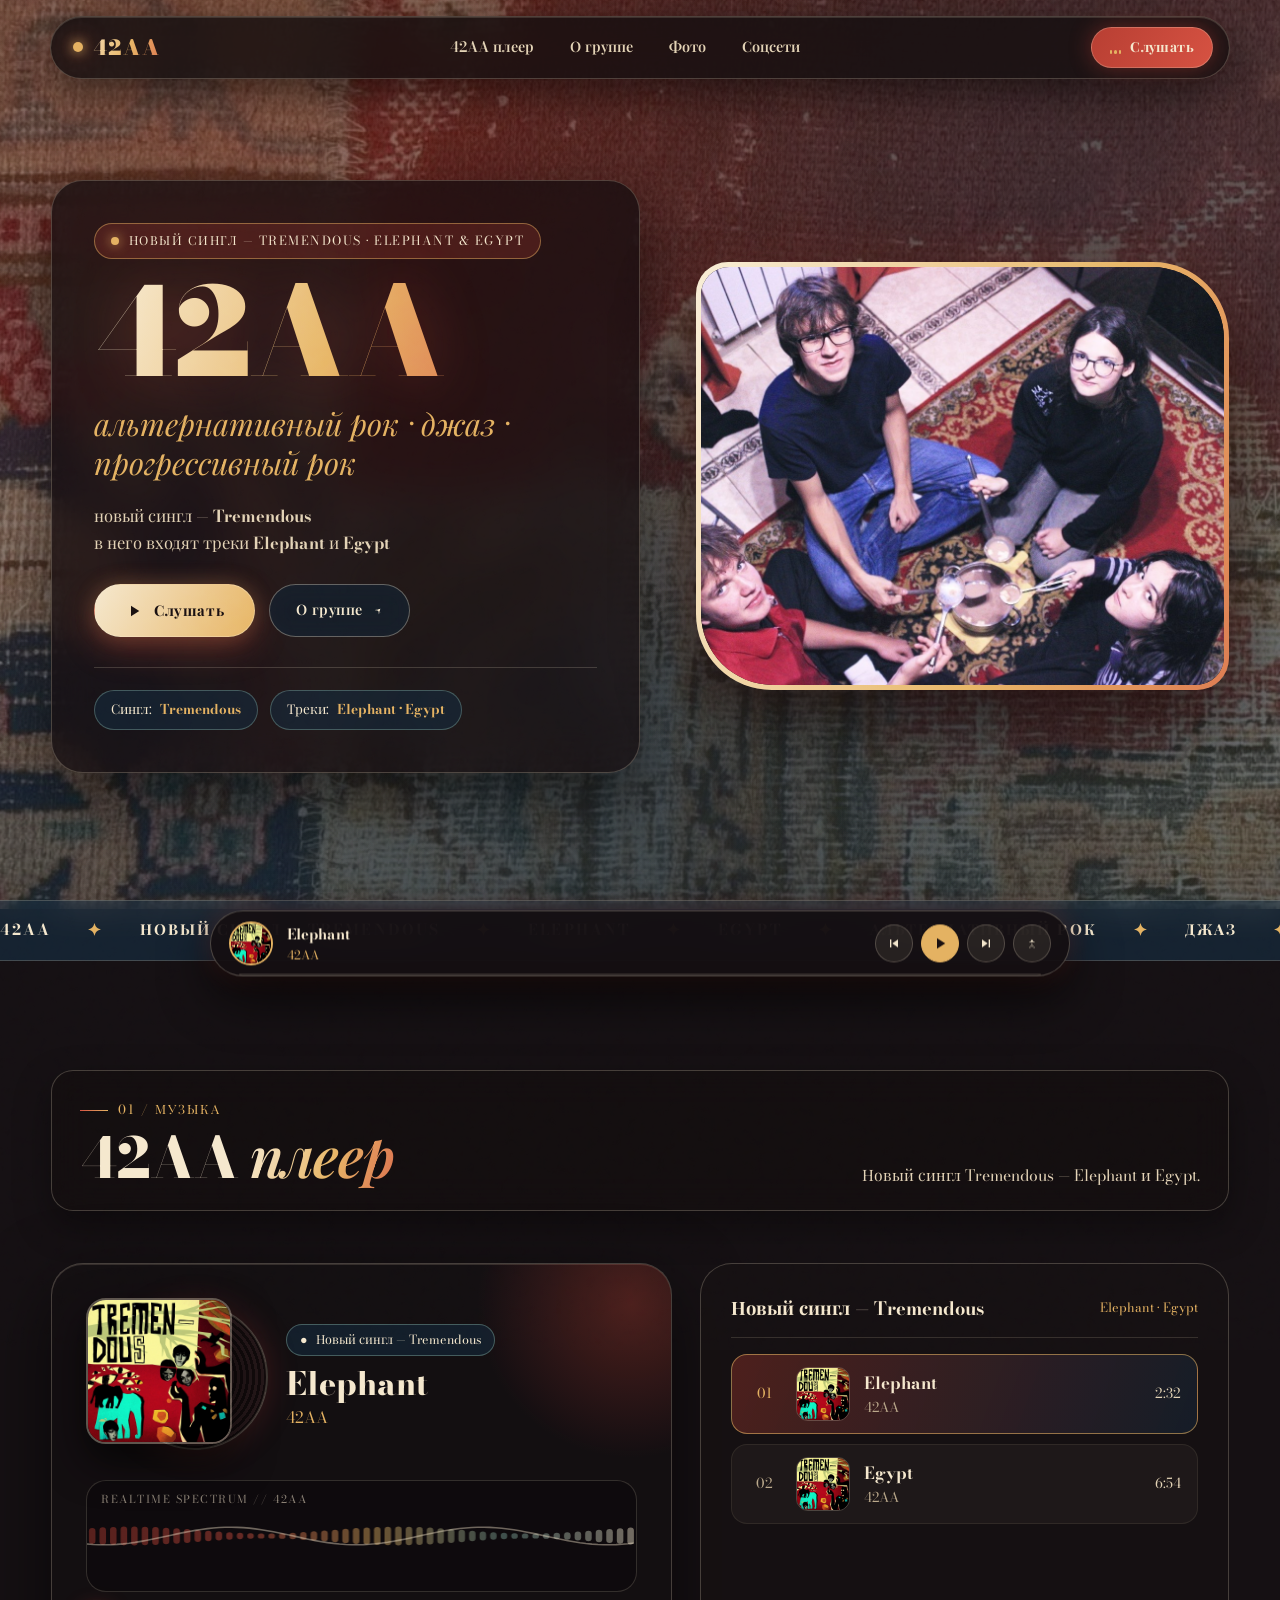
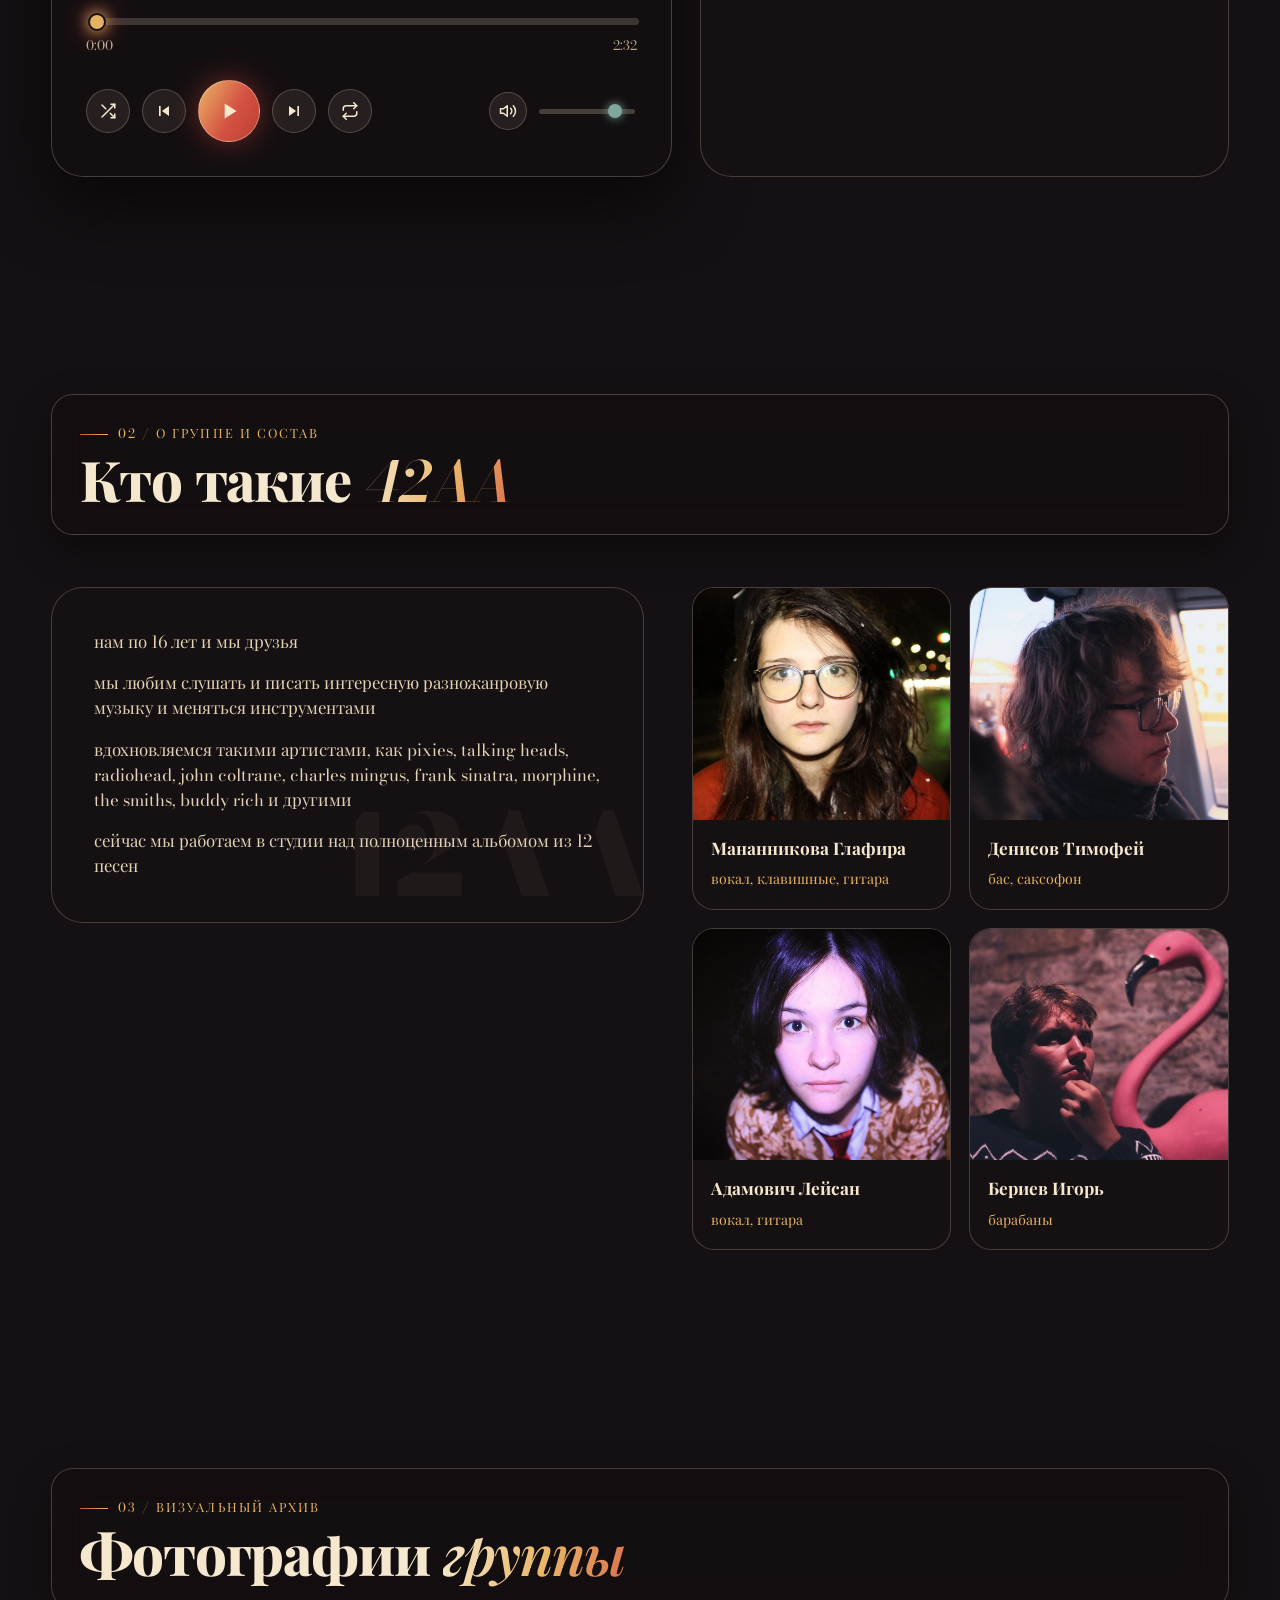
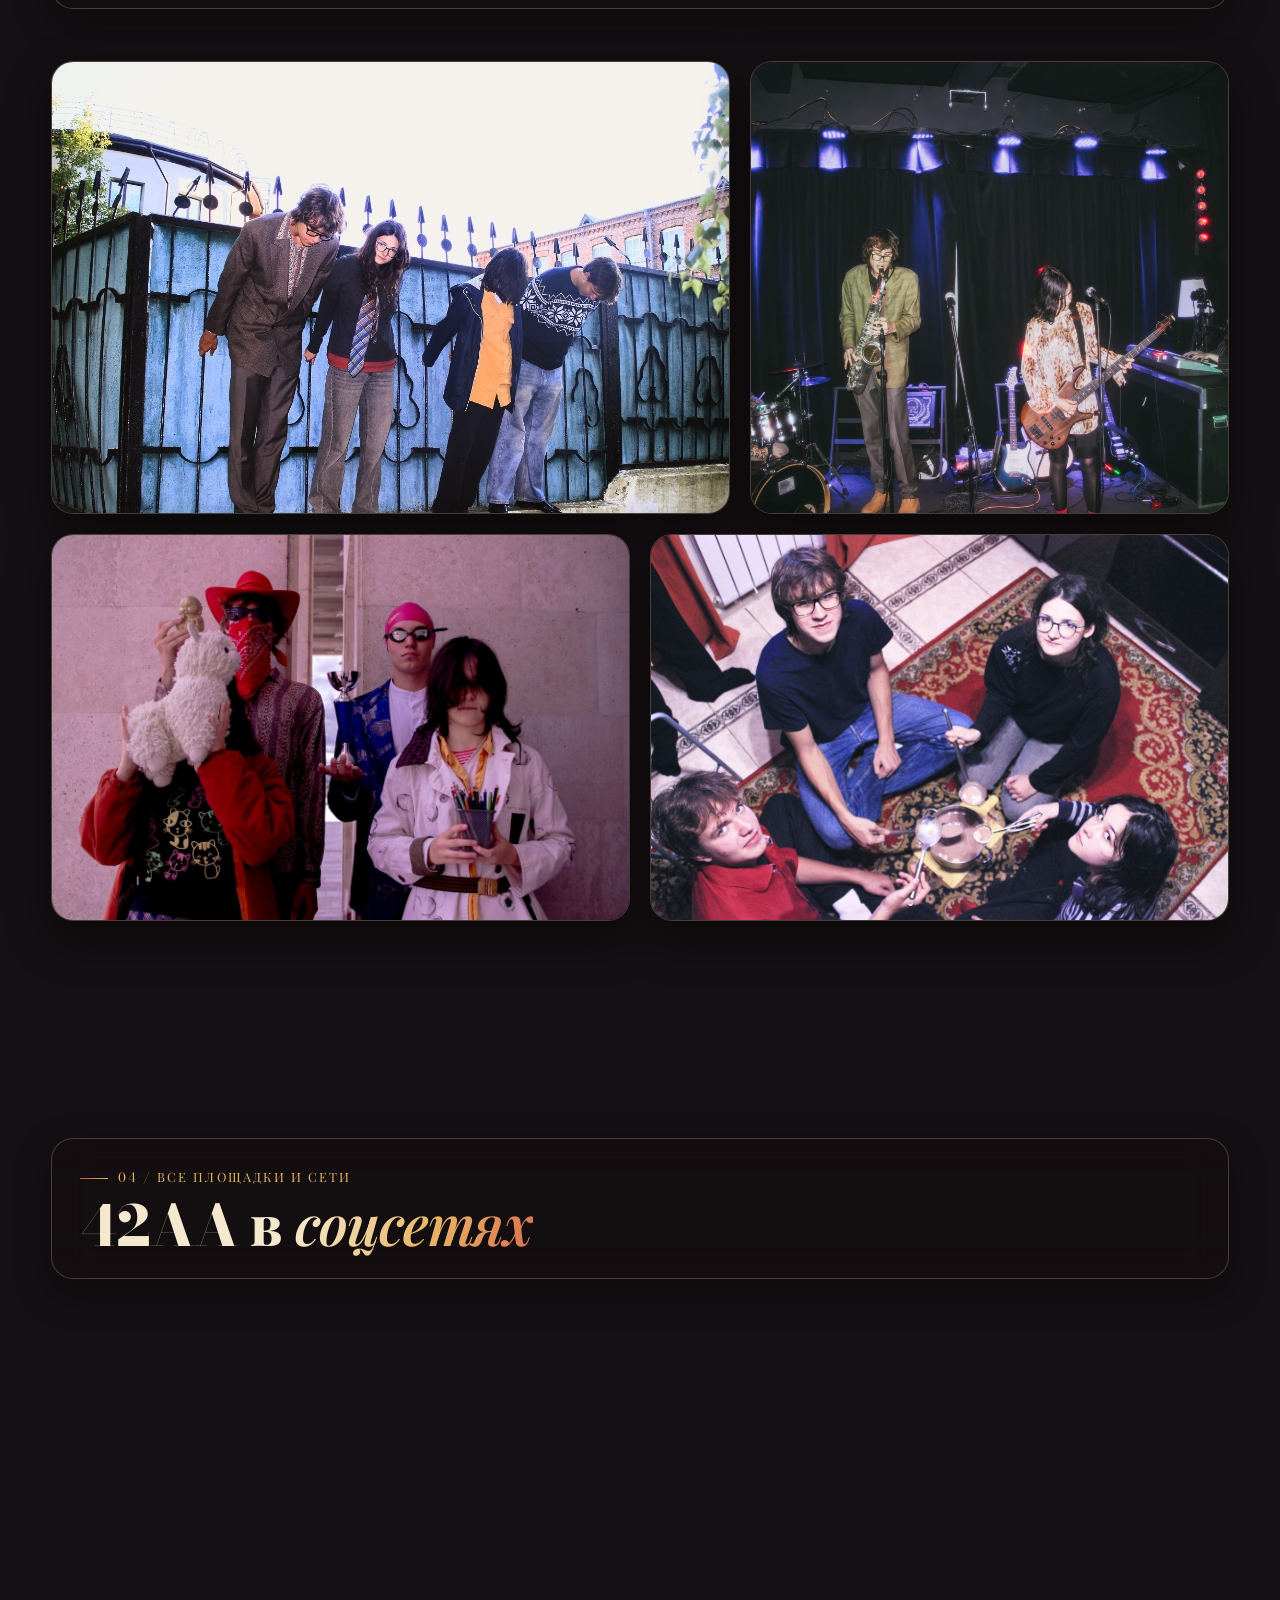
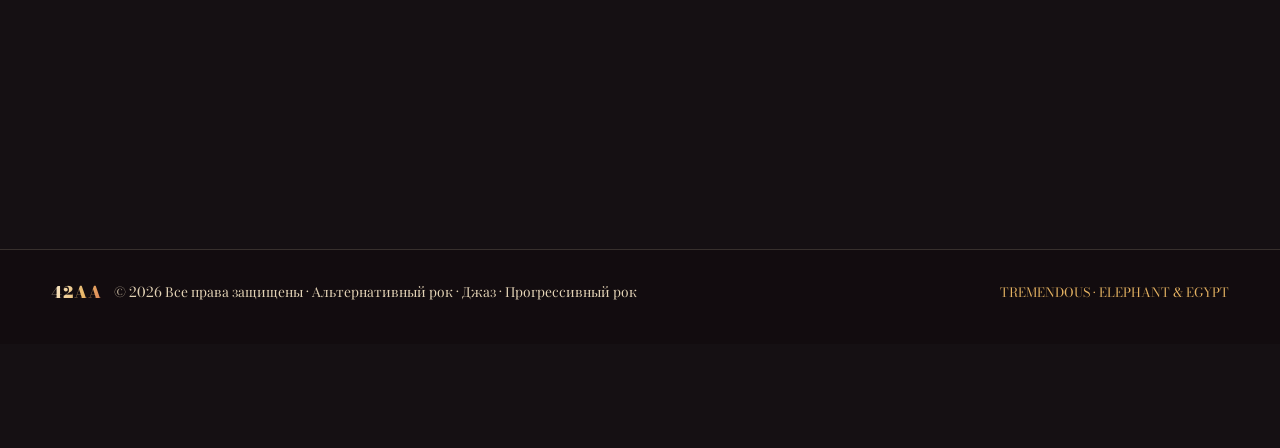
==== index.html @ 9f724779 "Add files via upload" ====
<!DOCTYPE html>
<html lang="ru">
<head>
  <meta charset="UTF-8" />
  <meta name="viewport" content="width=device-width, initial-scale=1.0" />
  <title>42AA — Альтернативный рок · Джаз · Прогрессивный рок</title>
  <meta name="description" content="Официальный сайт-визитка группы 42AA: новый сингл Tremendous (Elephant и Egypt), плеер, участники, фотографии и все соцсети." />

  <link rel="preconnect" href="https://fonts.googleapis.com" />
  <link rel="preconnect" href="https://fonts.gstatic.com" crossorigin />
  <link href="https://fonts.googleapis.com/css2?family=Bodoni+Moda:ital,opsz,wght@0,6..96,400..900;1,6..96,400..900&family=Playfair+Display:ital,wght@0,400..900;1,400..900&display=swap" rel="stylesheet" />

  <link rel="stylesheet" href="css/style.css?v=6" />
</head>
<body>
  <!-- Tapestry Background (Horizontal on Desktop, Vertical on Mobile) -->
  <div class="site-bg" aria-hidden="true"></div>
  <div class="ambient-vignette" aria-hidden="true"></div>
  <div class="grain-overlay" aria-hidden="true"></div>
  <div class="scroll-progress" id="scroll-progress" aria-hidden="true"></div>

  <!-- Navigation -->
  <header class="site-header" id="site-header">
    <nav class="nav-shell" aria-label="Основная навигация">
      <a href="#hero" class="brand-logo" aria-label="42AA на главную">
        <span class="brand-dot" aria-hidden="true"></span>
        <span>42AA</span>
      </a>

      <ul class="nav-links" id="nav-links">
        <li><a href="#music">42AA плеер</a></li>
        <li><a href="#about">О группе</a></li>
        <li><a href="#gallery">Фото</a></li>
        <li><a href="#socials">Соцсети</a></li>
      </ul>

      <div class="nav-actions">
        <button class="nav-listen-btn" id="nav-play-btn" type="button">
          <span class="eq-mini" aria-hidden="true">
            <span></span><span></span><span></span>
          </span>
          <span class="label-text" id="nav-play-label">Слушать</span>
        </button>
        <button class="burger-btn" id="burger-btn" type="button" aria-label="Открыть меню" aria-expanded="false">
          <span></span>
          <span></span>
          <span></span>
        </button>
      </div>
    </nav>
  </header>

  <!-- Mobile Menu Drawer -->
  <div class="mobile-drawer" id="mobile-drawer" aria-hidden="true">
    <a href="#music">42AA плеер</a>
    <a href="#about">О группе</a>
    <a href="#gallery">Фото</a>
    <a href="#socials">Соцсети</a>
  </div>

  <main>
    <!-- ====================================================================
         HERO SECTION
         ==================================================================== -->
    <section class="hero" id="hero">
      <div class="container hero-grid">
        <div class="hero-copy reveal is-visible">
          <div class="hero-badge">
            <span class="pulse-dot" aria-hidden="true"></span>
            <span>НОВЫЙ СИНГЛ — TREMENDOUS · ELEPHANT &amp; EGYPT</span>
          </div>

          <h1 class="hero-title">
            <span class="glitch-word">42AA</span>
          </h1>

          <p class="hero-subtitle">
            альтернативный рок · джаз · прогрессивный рок
          </p>

          <p class="hero-desc">
            новый сингл — <strong>Tremendous</strong><br />
            в него входят треки <strong>Elephant</strong> и <strong>Egypt</strong>
          </p>

          <div class="hero-ctas">
            <button class="btn-primary" id="hero-play-cta" type="button">
              <svg width="18" height="18" viewBox="0 0 24 24" fill="currentColor" aria-hidden="true"><path d="M8 5v14l11-7z"/></svg>
              <span>Слушать</span>
            </button>
            <a class="btn-ghost" href="#about">
              <span>О группе</span>
              <span aria-hidden="true">↗</span>
            </a>
          </div>

          <div class="hero-release-strip">
            <span class="release-pill">Сингл: <strong>Tremendous</strong></span>
            <span class="release-pill">Треки: <strong>Elephant · Egypt</strong></span>
          </div>
        </div>

        <div class="hero-visual reveal is-visible" data-parallax="0.05">
          <div class="hero-frame">
            <div class="hero-frame-inner">
              <img src="assets/images/group-4.jpg" alt="Группа 42AA" />
            </div>
          </div>
        </div>
      </div>
    </section>

    <!-- Kinetic Marquee Ribbon -->
    <div class="marquee-band" aria-hidden="true">
      <div class="marquee-track">
        <div class="marquee-item">
          <span>42AA</span><span class="marquee-star">✦</span>
          <span>НОВЫЙ СИНГЛ — TREMENDOUS</span><span class="marquee-star">✦</span>
          <span>ELEPHANT</span><span class="marquee-star">✦</span>
          <span>EGYPT</span><span class="marquee-star">✦</span>
          <span>АЛЬТЕРНАТИВНЫЙ РОК</span><span class="marquee-star">✦</span>
          <span>ДЖАЗ</span><span class="marquee-star">✦</span>
          <span>ПРОГРЕССИВНЫЙ РОК</span><span class="marquee-star">✦</span>
        </div>
        <div class="marquee-item">
          <span>42AA</span><span class="marquee-star">✦</span>
          <span>НОВЫЙ СИНГЛ — TREMENDOUS</span><span class="marquee-star">✦</span>
          <span>ELEPHANT</span><span class="marquee-star">✦</span>
          <span>EGYPT</span><span class="marquee-star">✦</span>
          <span>АЛЬТЕРНАТИВНЫЙ РОК</span><span class="marquee-star">✦</span>
          <span>ДЖАЗ</span><span class="marquee-star">✦</span>
          <span>ПРОГРЕССИВНЫЙ РОК</span><span class="marquee-star">✦</span>
        </div>
      </div>
    </div>

    <!-- ====================================================================
         42AA PLAYER SECTION
         ==================================================================== -->
    <section class="section" id="music">
      <div class="container">
        <div class="section-header reveal">
          <div>
            <div class="eyebrow">01 / Музыка</div>
            <h2 class="section-title">42AA <span class="italic-art">плеер</span></h2>
          </div>
          <p class="section-lead">
            Новый сингл Tremendous — Elephant и Egypt.
          </p>
        </div>

        <div class="player-grid reveal">
          <!-- Main Deck -->
          <div class="player-deck" id="player-deck">
            <div class="deck-top">
              <div class="vinyl-stage">
                <div class="vinyl-disc" aria-hidden="true"></div>
                <div class="cover-sleeve">
                  <img id="deck-cover" src="assets/images/cover-tremendous.jpg" alt="Обложка сингла Tremendous" />
                </div>
              </div>

              <div class="deck-info">
                <div class="deck-playlist-pill">
                  <span>●</span>
                  <span id="deck-playlist-name">Новый сингл — Tremendous</span>
                </div>
                <h3 class="deck-track-title" id="deck-title">Elephant</h3>
                <p class="deck-track-sub" id="deck-sub">42AA</p>
              </div>
            </div>

            <!-- Live Spectrum Visualizer -->
            <div class="visualizer-box">
              <canvas id="audio-visualizer"></canvas>
              <span class="visualizer-label">REALTIME SPECTRUM // 42AA</span>
            </div>

            <!-- Seek Bar -->
            <div class="progress-wrap">
              <input
                type="range"
                id="seek-slider"
                class="seek-slider"
                min="0"
                max="152"
                value="0"
                step="0.5"
                aria-label="Перемотка трека"
              />
              <div class="time-row">
                <span id="time-current">0:00</span>
                <span id="time-total">2:32</span>
              </div>
            </div>

            <!-- Transport Controls -->
            <div class="transport-row">
              <div class="transport-main">
                <button class="icon-ctrl" id="btn-shuffle" type="button" title="Перемешать" aria-label="Перемешать">
                  <svg width="18" height="18" viewBox="0 0 24 24" fill="none" stroke="currentColor" stroke-width="2" stroke-linecap="round" stroke-linejoin="round"><polyline points="16 3 21 3 21 8"/><line x1="4" y1="20" x2="21" y2="3"/><polyline points="21 16 21 21 16 21"/><line x1="15" y1="15" x2="21" y2="21"/><line x1="4" y1="4" x2="9" y2="9"/></svg>
                </button>
                <button class="icon-ctrl" id="btn-prev" type="button" title="Предыдущий трек" aria-label="Предыдущий трек">
                  <svg width="20" height="20" viewBox="0 0 24 24" fill="currentColor"><path d="M6 6h2v12H6zm3.5 6 8.5 6V6z"/></svg>
                </button>
                <button class="play-main-btn" id="btn-play-main" type="button" title="Играть / Пауза" aria-label="Играть или пауза">
                  <svg id="icon-play-main" width="26" height="26" viewBox="0 0 24 24" fill="currentColor"><path d="M8 5v14l11-7z"/></svg>
                </button>
                <button class="icon-ctrl" id="btn-next" type="button" title="Следующий трек" aria-label="Следующий трек">
                  <svg width="20" height="20" viewBox="0 0 24 24" fill="currentColor"><path d="M6 18l8.5-6L6 6v12zM16 6v12h2V6h-2z"/></svg>
                </button>
                <button class="icon-ctrl" id="btn-repeat" type="button" title="Повтор трека" aria-label="Повтор трека">
                  <svg width="18" height="18" viewBox="0 0 24 24" fill="none" stroke="currentColor" stroke-width="2" stroke-linecap="round" stroke-linejoin="round"><polyline points="17 1 21 5 17 9"/><path d="M3 11V9a4 4 0 0 1 4-4h14"/><polyline points="7 23 3 19 7 15"/><path d="M21 13v2a4 4 0 0 1-4 4H3"/></svg>
                </button>
              </div>

              <div class="volume-box">
                <button class="icon-ctrl" id="btn-mute" type="button" title="Звук" aria-label="Отключить звук" style="width: 38px; height: 38px;">
                  <svg id="icon-volume" width="18" height="18" viewBox="0 0 24 24" fill="none" stroke="currentColor" stroke-width="2" stroke-linecap="round" stroke-linejoin="round"><polygon points="11 5 6 9 2 9 2 15 6 15 11 19 11 5"/><path d="M15.54 8.46a5 5 0 0 1 0 7.07"/><path d="M19.07 4.93a10 10 0 0 1 0 14.14"/></svg>
                </button>
                <input
                  type="range"
                  id="volume-slider"
                  class="volume-slider"
                  min="0"
                  max="1"
                  step="0.01"
                  value="0.85"
                  aria-label="Громкость"
                />
              </div>
            </div>
          </div>

          <!-- Active Tracklist -->
          <div class="tracklist-panel">
            <div class="tracklist-head">
              <h3 id="tracklist-heading">Новый сингл — Tremendous</h3>
              <span class="tracklist-count" id="tracklist-count">Elephant · Egypt</span>
            </div>
            <div class="track-items" id="track-items" role="list">
              <!-- Populated by main.js -->
            </div>
          </div>
        </div>
      </div>
    </section>

    <!-- ====================================================================
         ABOUT THE BAND SECTION
         ==================================================================== -->
    <section class="section" id="about">
      <div class="container">
        <div class="section-header reveal">
          <div>
            <div class="eyebrow">02 / О группе и состав</div>
            <h2 class="section-title">Кто такие <span class="italic-art">42AA</span></h2>
          </div>
        </div>

        <div class="about-layout">
          <div class="about-story reveal">
            <p>нам по 16 лет и мы друзья</p>
            <p>мы любим слушать и писать интересную разножанровую музыку и меняться инструментами</p>
            <p>вдохновляемся такими артистами, как pixies, talking heads, radiohead, john coltrane, charles mingus, frank sinatra, morphine, the smiths, buddy rich и другими</p>
            <p>сейчас мы работаем в студии над полноценным альбомом из 12 песен</p>
          </div>

          <div class="members-grid reveal" id="members-grid">
            <!-- Populated by main.js -->
          </div>
        </div>
      </div>
    </section>

    <!-- ====================================================================
         PHOTO GALLERY SECTION
         ==================================================================== -->
    <section class="section" id="gallery">
      <div class="container">
        <div class="section-header reveal">
          <div>
            <div class="eyebrow">03 / Визуальный архив</div>
            <h2 class="section-title">Фотографии <span class="italic-art">группы</span></h2>
          </div>
        </div>

        <div class="gallery-bento reveal" id="gallery-bento">
          <!-- Populated by main.js -->
        </div>
      </div>
    </section>

    <!-- ====================================================================
         SOCIALS & LINKS SECTION
         ==================================================================== -->
    <section class="section" id="socials">
      <div class="container">
        <div class="section-header reveal">
          <div>
            <div class="eyebrow">04 / Все площадки и сети</div>
            <h2 class="section-title">42AA в <span class="italic-art">соцсетях</span></h2>
          </div>
        </div>

        <div class="socials-grid reveal" id="socials-grid">
          <!-- Populated by main.js -->
        </div>

        <div class="booking-banner reveal">
          <div>
            <h3 style="margin: 0; font-family: var(--font-display); font-size: 1.25rem; font-weight: 600; color: var(--cream);">
              связаться с группой можно в любой соцсети либо по почте
            </h3>
          </div>
          <div class="booking-emails">
            <a class="email-chip" href="mailto:42aaband@mail.ru">42aaband@mail.ru</a>
          </div>
        </div>
      </div>
    </section>
  </main>

  <footer class="site-footer">
    <div class="container footer-inner">
      <div style="display: flex; align-items: center; gap: 12px;">
        <span class="brand-logo" style="font-size: 1rem;">42AA</span>
        <span>© 2026 Все права защищены · Альтернативный рок · Джаз · Прогрессивный рок</span>
      </div>
      <div style="font-size: 0.8rem; color: var(--ochre);">
        TREMENDOUS · ELEPHANT &amp; EGYPT
      </div>
    </div>
  </footer>

  <!-- Persistent Floating Mini-Player -->
  <aside class="mini-player" id="mini-player" aria-label="Мини-плеер">
    <div class="mini-left">
      <img class="mini-cover" id="mini-cover" src="assets/images/cover-tremendous.jpg" alt="" />
      <div class="mini-meta">
        <div class="mini-title" id="mini-title">Elephant</div>
        <div class="mini-sub" id="mini-sub">42AA</div>
      </div>
    </div>
    <div class="mini-controls">
      <button class="mini-btn" id="mini-prev" type="button" aria-label="Предыдущий трек">
        <svg width="16" height="16" viewBox="0 0 24 24" fill="currentColor"><path d="M6 6h2v12H6zm3.5 6 8.5 6V6z"/></svg>
      </button>
      <button class="mini-btn play" id="mini-play" type="button" aria-label="Играть или пауза">
        <svg id="icon-play-mini" width="18" height="18" viewBox="0 0 24 24" fill="currentColor"><path d="M8 5v14l11-7z"/></svg>
      </button>
      <button class="mini-btn" id="mini-next" type="button" aria-label="Следующий трек">
        <svg width="16" height="16" viewBox="0 0 24 24" fill="currentColor"><path d="M6 18l8.5-6L6 6v12zM16 6v12h2V6h-2z"/></svg>
      </button>
      <a class="mini-btn" href="#music" title="Перейти к плееру" aria-label="Перейти к плееру">↑</a>
    </div>
    <div class="mini-progress-bar" aria-hidden="true">
      <div class="mini-progress-fill" id="mini-progress-fill"></div>
    </div>
  </aside>

  <!-- Photo Lightbox Modal -->
  <div class="modal-backdrop" id="lightbox-modal" role="dialog" aria-modal="true" aria-label="Просмотр фотографии">
    <div class="lightbox-shell">
      <div class="lightbox-img-wrap">
        <img id="lightbox-img" src="" alt="" />
        <button class="modal-close" id="lightbox-close" type="button" aria-label="Закрыть">✕</button>
      </div>
      <div class="lightbox-bar">
        <button class="icon-ctrl" id="lightbox-prev" type="button" aria-label="Предыдущее фото">←</button>
        <button class="icon-ctrl" id="lightbox-next" type="button" aria-label="Следующее фото">→</button>
      </div>
    </div>
  </div>

  <!-- Toast Notification -->
  <div class="toast" id="toast" role="status" aria-live="polite"></div>

  <script src="js/data.js?v=6"></script>
  <script src="js/audio-engine.js?v=6"></script>
  <script src="js/main.js?v=6"></script>
</body>
</html>
---- css/style.css ----
/* ==========================================================================
   42AA — Vintage Tapestry Psychedelic Arthouse Stylesheet
   Palette strictly derived from background.jpg:
   - Madder Terracotta Crimson: #B83F33 / #D65242
   - Deep Tapestry Indigo-Navy: #162839 / #1E374D
   - Antique Ochre Gold:        #D8A356 / #ECC078
   - Warm Parchment Cream:      #F5E8CE / #E4D0AE
   - Muted Verdigris Sage:      #6F978E / #8BB8AD
   ========================================================================== */

:root {
  --bg-void: #151013;
  --bg-indigo: #162839;
  --bg-card: rgba(23, 17, 19, 0.78);
  --bg-card-strong: rgba(20, 15, 18, 0.88);
  --border-glass: rgba(245, 232, 206, 0.22);
  --border-glow: rgba(216, 163, 86, 0.58);

  --text-main: #f8eed8;
  --text-soft: #e3d3b6;
  --text-muted: #bba98c;

  --crimson: #b83f33;
  --terracotta: #d65242;
  --ochre: #e4b262;
  --cream: #f5e8ce;
  --sage: #7ea89d;
  --indigo: #1e374d;

  --grad-psych: linear-gradient(110deg, #f8eed8 0%, #e8b768 28%, #d65242 58%, #7ea89d 85%, #f8eed8 100%);
  --grad-btn: linear-gradient(120deg, #e8b768 0%, #d65242 55%, #b83f33 100%);

  --font-display: "Bodoni Moda", "Playfair Display", Georgia, serif;
  --font-serif: "Bodoni Moda", "Playfair Display", Georgia, serif;
  --font-body: "Bodoni Moda", "Playfair Display", Georgia, serif;
  --font-mono: "Bodoni Moda", "Playfair Display", Georgia, serif;

  --radius-sm: 12px;
  --radius-md: 22px;
  --radius-lg: 32px;
  --radius-pill: 999px;

  --ease-fluid: cubic-bezier(0.22, 1, 0.36, 1);
  --container: min(1240px, 92vw);
}

/* Custom Scrollbar */
::-webkit-scrollbar {
  width: 9px;
}
::-webkit-scrollbar-track {
  background: #141013;
}
::-webkit-scrollbar-thumb {
  background: linear-gradient(180deg, var(--terracotta), var(--ochre), var(--sage));
  border-radius: 999px;
}

*,
*::before,
*::after {
  box-sizing: border-box;
}

html {
  scroll-behavior: smooth;
  background: var(--bg-void);
  color: var(--text-main);
  font-family: var(--font-body);
  font-optical-sizing: auto;
  -webkit-font-smoothing: antialiased;
  overflow-x: hidden;
}

body {
  margin: 0;
  padding: 0;
  min-height: 100vh;
  background: transparent;
  color: var(--text-main);
  line-height: 1.6;
  overflow-x: hidden;
  padding-bottom: 104px;
}

img {
  max-width: 100%;
  display: block;
}

button,
input {
  font-family: inherit;
  color: inherit;
}

a {
  color: inherit;
  text-decoration: none;
}

/* ==========================================================================
   Tapestry Background Image (Horizontal on Desktop, Vertical on Mobile)
   ========================================================================== */

.site-bg {
  position: fixed;
  inset: 0;
  width: 100%;
  height: 100%;
  z-index: -3;
  pointer-events: none;
  background-color: var(--bg-void);
  background-image: url("../assets/images/background-horizontal.jpg");
  background-size: cover;
  background-position: center center;
  background-repeat: no-repeat;
  transform: scale(1.02);
  transition: filter 0.6s ease;
}

/* Vertical orientation on mobile / portrait viewports */
@media (max-width: 768px), (orientation: portrait) {
  .site-bg {
    background-image: url("../assets/images/background.jpg");
    background-size: cover;
    background-position: center center;
  }
}

.ambient-vignette {
  position: fixed;
  inset: 0;
  z-index: -2;
  pointer-events: none;
  background:
    radial-gradient(circle at 18% 16%, rgba(184, 63, 51, 0.24), transparent 52%),
    radial-gradient(circle at 84% 25%, rgba(22, 40, 57, 0.42), transparent 54%),
    radial-gradient(circle at 50% 86%, rgba(22, 40, 57, 0.48), transparent 58%),
    linear-gradient(180deg, rgba(18, 12, 14, 0.56) 0%, rgba(18, 13, 16, 0.44) 48%, rgba(16, 22, 30, 0.66) 100%);
  transition: opacity 0.6s ease;
}

body.is-transitioning .site-bg {
  filter: hue-rotate(28deg) saturate(1.45) contrast(1.1);
}

.grain-overlay {
  position: fixed;
  inset: -50%;
  width: 200%;
  height: 200%;
  z-index: 90;
  pointer-events: none;
  opacity: 0.045;
  background-image: url("data:image/svg+xml,%3Csvg viewBox='0 0 220 220' xmlns='http://www.w3.org/2000/svg'%3E%3Cfilter id='n'%3E%3CfeTurbulence type='fractalNoise' baseFrequency='0.82' numOctaves='3' stitchTiles='stitch'/%3E%3C/filter%3E%3Crect width='100%25' height='100%25' filter='url(%23n)'/%3E%3C/svg%3E");
  mix-blend-mode: overlay;
}

/* Top Reading / Scroll Progress Bar */
.scroll-progress {
  position: fixed;
  top: 0;
  left: 0;
  height: 3px;
  width: 0%;
  z-index: 120;
  background: var(--grad-psych);
  box-shadow: 0 0 16px rgba(228, 178, 98, 0.75);
  transition: width 0.08s linear;
}

/* ==========================================================================
   Navigation
   ========================================================================== */

.site-header {
  position: fixed;
  top: 16px;
  left: 50%;
  transform: translateX(-50%);
  width: min(1180px, 94vw);
  z-index: 100;
  transition: transform 0.45s var(--ease-fluid);
}

.nav-shell {
  display: flex;
  align-items: center;
  justify-content: space-between;
  gap: 20px;
  padding: 10px 16px 10px 22px;
  border-radius: var(--radius-pill);
  background: rgba(20, 15, 17, 0.82);
  backdrop-filter: blur(20px) saturate(135%);
  -webkit-backdrop-filter: blur(20px) saturate(135%);
  border: 1px solid rgba(245, 232, 206, 0.22);
  box-shadow: 0 14px 40px rgba(0, 0, 0, 0.5), inset 0 1px 0 rgba(245, 232, 206, 0.14);
}

.brand-logo {
  display: inline-flex;
  align-items: center;
  gap: 10px;
  font-family: var(--font-display);
  font-weight: 900;
  font-size: 1.3rem;
  letter-spacing: 0.06em;
  background: var(--grad-psych);
  background-size: 220% 220%;
  -webkit-background-clip: text;
  background-clip: text;
  color: transparent;
  animation: prismShift 8s ease infinite;
}

.brand-dot {
  width: 10px;
  height: 10px;
  border-radius: 50%;
  background: var(--ochre);
  box-shadow: 0 0 12px var(--ochre), 0 0 24px var(--terracotta);
  flex-shrink: 0;
}

.nav-links {
  display: flex;
  align-items: center;
  gap: 6px;
  list-style: none;
  margin: 0;
  padding: 0;
}

.nav-links a {
  display: inline-block;
  padding: 8px 15px;
  border-radius: var(--radius-pill);
  font-size: 0.9rem;
  font-weight: 600;
  color: var(--text-soft);
  transition: color 0.25s ease, background 0.25s ease, transform 0.25s var(--ease-fluid);
}

.nav-links a:hover,
.nav-links a.active {
  color: var(--cream);
  background: rgba(245, 232, 206, 0.12);
}

.nav-links a.active {
  box-shadow: inset 0 0 0 1px rgba(228, 178, 98, 0.55);
  color: var(--ochre);
}

.nav-actions {
  display: flex;
  align-items: center;
  gap: 10px;
}

.nav-listen-btn {
  display: inline-flex;
  align-items: center;
  gap: 9px;
  padding: 9px 18px;
  border-radius: var(--radius-pill);
  border: 1px solid rgba(245, 232, 206, 0.25);
  cursor: pointer;
  font-size: 0.86rem;
  font-weight: 700;
  letter-spacing: 0.03em;
  background: linear-gradient(120deg, var(--crimson), var(--terracotta));
  color: var(--cream);
  box-shadow: 0 0 22px rgba(184, 63, 51, 0.45);
  transition: transform 0.28s var(--ease-fluid), box-shadow 0.28s ease;
}

.nav-listen-btn:hover {
  transform: translateY(-2px) scale(1.03);
  box-shadow: 0 0 30px rgba(214, 82, 66, 0.72);
}

.eq-mini {
  display: inline-flex;
  align-items: flex-end;
  gap: 2px;
  height: 12px;
}

.eq-mini span {
  width: 2.5px;
  height: 4px;
  border-radius: 2px;
  background: var(--ochre);
  transition: height 0.2s ease;
}

body.is-playing .eq-mini span:nth-child(1) { animation: eqBounce 0.65s ease-in-out infinite; }
body.is-playing .eq-mini span:nth-child(2) { animation: eqBounce 0.5s ease-in-out 0.15s infinite; }
body.is-playing .eq-mini span:nth-child(3) { animation: eqBounce 0.72s ease-in-out 0.3s infinite; }

.burger-btn {
  display: none;
  width: 40px;
  height: 40px;
  border-radius: 50%;
  border: 1px solid rgba(245, 232, 206, 0.28);
  background: rgba(245, 232, 206, 0.08);
  align-items: center;
  justify-content: center;
  flex-direction: column;
  gap: 5px;
  cursor: pointer;
}

.burger-btn span {
  width: 18px;
  height: 2px;
  background: var(--cream);
  border-radius: 2px;
}

/* Mobile Drawer */
.mobile-drawer {
  position: fixed;
  inset: 0;
  z-index: 98;
  background: rgba(20, 14, 16, 0.94);
  backdrop-filter: blur(26px);
  display: flex;
  flex-direction: column;
  align-items: center;
  justify-content: center;
  gap: 24px;
  opacity: 0;
  pointer-events: none;
  transition: opacity 0.35s var(--ease-fluid);
}

.mobile-drawer.open {
  opacity: 1;
  pointer-events: auto;
}

.mobile-drawer a {
  font-family: var(--font-display);
  font-size: 1.65rem;
  font-weight: 700;
  color: var(--cream);
  transition: color 0.2s ease, transform 0.2s ease;
}

.mobile-drawer a:hover {
  color: var(--ochre);
  transform: scale(1.06);
}

/* ==========================================================================
   Shared Layout & Section Headings
   ========================================================================== */

.container {
  width: var(--container);
  margin-inline: auto;
}

.section {
  position: relative;
  padding: clamp(68px, 8.5vw, 118px) 0;
}

.section-header {
  display: flex;
  flex-wrap: wrap;
  align-items: flex-end;
  justify-content: space-between;
  gap: 20px;
  margin-bottom: clamp(32px, 4.2vw, 52px);
  padding: 22px 28px;
  border-radius: var(--radius-md);
  background: rgba(20, 14, 16, 0.74);
  backdrop-filter: blur(18px);
  border: 1px solid var(--border-glass);
  box-shadow: 0 14px 36px rgba(0, 0, 0, 0.36);
}

.eyebrow {
  display: inline-flex;
  align-items: center;
  gap: 10px;
  font-family: var(--font-mono);
  font-size: 0.8rem;
  letter-spacing: 0.16em;
  text-transform: uppercase;
  color: var(--ochre);
  margin-bottom: 8px;
}

.eyebrow::before {
  content: "";
  width: 28px;
  height: 1.5px;
  background: linear-gradient(90deg, var(--terracotta), var(--ochre));
}

.section-title {
  margin: 0;
  font-family: var(--font-display);
  font-size: clamp(2rem, 4.4vw, 3.5rem);
  font-weight: 800;
  line-height: 1.06;
  letter-spacing: -0.02em;
  color: var(--cream);
}

.section-title .italic-art {
  font-style: italic;
  font-weight: 600;
  background: var(--grad-psych);
  background-size: 200% 200%;
  -webkit-background-clip: text;
  background-clip: text;
  color: transparent;
  animation: prismShift 8s ease infinite;
}

.section-lead {
  max-width: 440px;
  margin: 0;
  color: var(--text-soft);
  font-size: 0.98rem;
}

/* Buttons */
.btn-primary {
  display: inline-flex;
  align-items: center;
  justify-content: center;
  gap: 11px;
  padding: 14px 30px;
  border-radius: var(--radius-pill);
  border: 1px solid rgba(245, 232, 206, 0.35);
  cursor: pointer;
  font-family: var(--font-display);
  font-size: 0.92rem;
  font-weight: 700;
  letter-spacing: 0.04em;
  color: #191011;
  background: linear-gradient(120deg, #f5e8ce 0%, #e8b768 48%, #d65242 100%);
  background-size: 200% 200%;
  box-shadow: 0 12px 32px rgba(184, 63, 51, 0.38), 0 0 20px rgba(228, 178, 98, 0.25);
  transition: transform 0.35s var(--ease-fluid), box-shadow 0.35s ease, background-position 0.5s ease;
}

.btn-primary:hover {
  transform: translateY(-3px) scale(1.02);
  background-position: 100% 50%;
  box-shadow: 0 16px 40px rgba(214, 82, 66, 0.55);
}

.btn-ghost {
  display: inline-flex;
  align-items: center;
  justify-content: center;
  gap: 10px;
  padding: 14px 26px;
  border-radius: var(--radius-pill);
  border: 1px solid rgba(245, 232, 206, 0.34);
  background: rgba(22, 40, 57, 0.58);
  backdrop-filter: blur(12px);
  color: var(--cream);
  cursor: pointer;
  font-family: var(--font-display);
  font-size: 0.9rem;
  font-weight: 600;
  letter-spacing: 0.03em;
  transition: transform 0.32s var(--ease-fluid), border-color 0.3s ease, background 0.3s ease;
}

.btn-ghost:hover {
  transform: translateY(-3px);
  border-color: var(--ochre);
  background: rgba(184, 63, 51, 0.35);
}

/* Scroll Reveal Animations */
.reveal {
  opacity: 0;
  transform: translateY(30px) scale(0.99);
  transition: opacity 0.8s var(--ease-fluid), transform 0.8s var(--ease-fluid);
  will-change: opacity, transform;
}

.reveal.is-visible {
  opacity: 1;
  transform: translateY(0) scale(1);
}

/* ==========================================================================
   HERO SECTION
   ========================================================================== */

.hero {
  position: relative;
  min-height: 100vh;
  display: flex;
  align-items: center;
  padding: 120px 0 68px;
  overflow: hidden;
}

.hero-grid {
  display: grid;
  grid-template-columns: minmax(0, 1.05fr) minmax(0, 0.95fr);
  align-items: center;
  gap: clamp(28px, 4.5vw, 56px);
}

.hero-copy {
  padding: clamp(26px, 3.6vw, 42px);
  border-radius: var(--radius-lg);
  background: rgba(21, 14, 16, 0.78);
  backdrop-filter: blur(22px) saturate(130%);
  -webkit-backdrop-filter: blur(22px) saturate(130%);
  border: 1px solid var(--border-glass);
  box-shadow: 0 24px 64px rgba(0, 0, 0, 0.55);
}

.hero-badge {
  display: inline-flex;
  align-items: center;
  gap: 10px;
  padding: 7px 16px;
  border-radius: var(--radius-pill);
  border: 1px solid rgba(228, 178, 98, 0.48);
  background: rgba(184, 63, 51, 0.24);
  font-size: 0.78rem;
  letter-spacing: 0.12em;
  text-transform: uppercase;
  color: var(--cream);
  margin-bottom: 18px;
}

.hero-badge .pulse-dot {
  width: 8px;
  height: 8px;
  border-radius: 50%;
  background: var(--ochre);
  box-shadow: 0 0 12px var(--ochre);
  animation: pulseDot 1.8s ease-in-out infinite;
}

.hero-title {
  margin: 0;
  font-family: var(--font-display);
  font-weight: 900;
  font-size: clamp(3.8rem, 9.5vw, 7.6rem);
  line-height: 0.92;
  letter-spacing: -0.03em;
}

.hero-title .glitch-word {
  display: inline-block;
  background: var(--grad-psych);
  background-size: 240% 240%;
  -webkit-background-clip: text;
  background-clip: text;
  color: transparent;
  animation: prismShift 7.5s ease infinite;
  filter: drop-shadow(0 0 28px rgba(184, 63, 51, 0.35));
}

.hero-subtitle {
  margin: 16px 0 20px;
  font-style: italic;
  font-size: clamp(1.35rem, 2.4vw, 1.95rem);
  line-height: 1.28;
  color: var(--ochre);
}

.hero-desc {
  margin: 0 0 28px;
  max-width: 520px;
  color: var(--text-soft);
  font-size: 1.03rem;
}

.hero-ctas {
  display: flex;
  flex-wrap: wrap;
  gap: 14px;
  margin-bottom: 30px;
}

.hero-release-strip {
  display: flex;
  flex-wrap: wrap;
  align-items: center;
  gap: 12px;
  padding-top: 22px;
  border-top: 1px solid rgba(245, 232, 206, 0.18);
}

.release-pill {
  display: inline-flex;
  align-items: center;
  gap: 8px;
  padding: 8px 16px;
  border-radius: var(--radius-pill);
  background: rgba(22, 40, 57, 0.65);
  border: 1px solid rgba(126, 168, 157, 0.42);
  font-size: 0.84rem;
  color: var(--cream);
}

.release-pill strong {
  color: var(--ochre);
}

/* Hero Visual Arthouse Frame */
.hero-visual {
  position: relative;
}

.hero-frame {
  position: relative;
  border-radius: 32px 76px 32px 76px;
  padding: 5px;
  background: var(--grad-psych);
  background-size: 220% 220%;
  animation: prismShift 10s ease infinite;
  box-shadow:
    0 28px 75px rgba(0, 0, 0, 0.68),
    0 0 54px rgba(184, 63, 51, 0.28);
  transition: transform 0.6s var(--ease-fluid);
}

.hero-frame:hover {
  transform: translateY(-6px) rotate(-0.5deg);
}

.hero-frame-inner {
  position: relative;
  border-radius: 28px 72px 28px 72px;
  overflow: hidden;
  aspect-ratio: 4 / 3.2;
  background: #161012;
}

.hero-frame-inner img {
  width: 100%;
  height: 100%;
  object-fit: cover;
  transform: scale(1.02);
  transition: transform 1.2s var(--ease-fluid);
}

.hero-frame:hover .hero-frame-inner img {
  transform: scale(1.06);
}

/* Psychedelic Kinetic Marquee */
.marquee-band {
  position: relative;
  overflow: hidden;
  padding: 16px 0;
  border-top: 1px solid rgba(245, 232, 206, 0.2);
  border-bottom: 1px solid rgba(245, 232, 206, 0.2);
  background: rgba(22, 40, 57, 0.78);
  backdrop-filter: blur(14px);
}

.marquee-track {
  display: flex;
  width: max-content;
  gap: 36px;
  animation: marqueeScroll 28s linear infinite;
}

.marquee-item {
  display: inline-flex;
  align-items: center;
  gap: 36px;
  font-family: var(--font-display);
  font-size: 0.94rem;
  font-weight: 700;
  letter-spacing: 0.14em;
  text-transform: uppercase;
  white-space: nowrap;
  color: var(--cream);
}

.marquee-star {
  color: var(--ochre);
  font-size: 1.05rem;
}

/* ==========================================================================
   MUSIC PLAYER SECTION
   ========================================================================== */

.player-grid {
  display: grid;
  grid-template-columns: minmax(0, 1.08fr) minmax(0, 0.92fr);
  gap: 28px;
  align-items: stretch;
}

.player-deck {
  position: relative;
  border-radius: var(--radius-lg);
  padding: clamp(22px, 3vw, 34px);
  background: var(--bg-card-strong);
  backdrop-filter: blur(24px) saturate(135%);
  border: 1px solid var(--border-glass);
  box-shadow: 0 24px 70px rgba(0, 0, 0, 0.58), inset 0 1px 0 rgba(245, 232, 206, 0.14);
  overflow: hidden;
  display: flex;
  flex-direction: column;
  justify-content: space-between;
  gap: 24px;
  transition: box-shadow 0.5s ease, border-color 0.5s ease;
}

body.is-transitioning .player-deck {
  border-color: var(--ochre);
  box-shadow: 0 0 46px rgba(228, 178, 98, 0.48), 0 0 80px rgba(184, 63, 51, 0.42);
}

.player-deck::before {
  content: "";
  position: absolute;
  top: -120px;
  right: -120px;
  width: 320px;
  height: 320px;
  border-radius: 50%;
  background: radial-gradient(circle, var(--player-glow, rgba(184, 63, 51, 0.34)), transparent 68%);
  pointer-events: none;
  transition: background 0.6s ease;
}

.deck-top {
  display: flex;
  align-items: center;
  gap: 24px;
  position: relative;
  z-index: 2;
}

/* Vinyl + Cover Art */
.vinyl-stage {
  position: relative;
  width: 158px;
  height: 158px;
  flex-shrink: 0;
}

.vinyl-disc {
  position: absolute;
  inset: 6px;
  border-radius: 50%;
  background: repeating-radial-gradient(circle at center, #26181a 0 3px, #120b0c 3px 6px);
  border: 2px solid rgba(245, 232, 206, 0.2);
  transform: translateX(30px);
  transition: transform 0.7s var(--ease-fluid);
  box-shadow: 0 0 30px rgba(184, 63, 51, 0.25);
}

.vinyl-disc::after {
  content: "";
  position: absolute;
  inset: 34%;
  border-radius: 50%;
  background: var(--grad-psych);
  box-shadow: inset 0 0 0 8px #181012;
}

body.is-playing .vinyl-disc {
  transform: translateX(46px);
  animation: spinVinyl 7s linear infinite;
}

.cover-sleeve {
  position: relative;
  z-index: 2;
  width: 146px;
  height: 146px;
  border-radius: 20px;
  overflow: hidden;
  border: 2px solid rgba(245, 232, 206, 0.32);
  box-shadow: 0 18px 40px rgba(0, 0, 0, 0.65);
}

.cover-sleeve img {
  width: 100%;
  height: 100%;
  object-fit: cover;
  transition: transform 0.6s var(--ease-fluid);
}

.deck-info {
  flex: 1;
  min-width: 0;
  padding-left: 18px;
}

.deck-playlist-pill {
  display: inline-flex;
  align-items: center;
  gap: 8px;
  padding: 5px 13px;
  border-radius: var(--radius-pill);
  background: rgba(22, 40, 57, 0.65);
  border: 1px solid rgba(126, 168, 157, 0.45);
  font-size: 0.78rem;
  color: var(--cream);
  margin-bottom: 10px;
}

.deck-track-title {
  margin: 0 0 4px;
  font-family: var(--font-display);
  font-size: clamp(1.45rem, 2.5vw, 2.05rem);
  font-weight: 800;
  line-height: 1.12;
  color: var(--cream);
}

.deck-track-sub {
  margin: 0;
  color: var(--ochre);
  font-size: 0.98rem;
}

/* Audio Visualizer Canvas */
.visualizer-box {
  position: relative;
  height: 112px;
  border-radius: 20px;
  background: rgba(15, 11, 13, 0.72);
  border: 1px solid rgba(245, 232, 206, 0.16);
  overflow: hidden;
}

#audio-visualizer {
  width: 100%;
  height: 100%;
  display: block;
}

.visualizer-label {
  position: absolute;
  top: 10px;
  left: 14px;
  font-size: 0.68rem;
  letter-spacing: 0.14em;
  text-transform: uppercase;
  color: rgba(245, 232, 206, 0.55);
  pointer-events: none;
}

/* Progress / Seek Bar */
.progress-wrap {
  display: flex;
  flex-direction: column;
  gap: 8px;
}

.seek-slider {
  -webkit-appearance: none;
  appearance: none;
  width: 100%;
  height: 7px;
  border-radius: 999px;
  background: rgba(245, 232, 206, 0.18);
  outline: none;
  cursor: pointer;
}

.seek-slider::-webkit-slider-thumb {
  -webkit-appearance: none;
  appearance: none;
  width: 18px;
  height: 18px;
  border-radius: 50%;
  background: var(--ochre);
  border: 2px solid #181012;
  box-shadow: 0 0 14px var(--ochre), 0 0 24px var(--terracotta);
  cursor: pointer;
  transition: transform 0.2s ease;
}

.seek-slider::-webkit-slider-thumb:hover {
  transform: scale(1.2);
}

.time-row {
  display: flex;
  justify-content: space-between;
  font-size: 0.82rem;
  color: var(--text-muted);
}

/* Transport Controls */
.transport-row {
  display: flex;
  align-items: center;
  justify-content: space-between;
  gap: 14px;
  flex-wrap: wrap;
}

.transport-main {
  display: flex;
  align-items: center;
  gap: 12px;
}

.icon-ctrl {
  width: 44px;
  height: 44px;
  border-radius: 50%;
  border: 1px solid rgba(245, 232, 206, 0.22);
  background: rgba(245, 232, 206, 0.08);
  display: inline-flex;
  align-items: center;
  justify-content: center;
  cursor: pointer;
  color: var(--cream);
  transition: transform 0.25s var(--ease-fluid), background 0.25s ease, border-color 0.25s ease, color 0.25s ease;
}

.icon-ctrl:hover {
  transform: scale(1.08);
  background: rgba(184, 63, 51, 0.28);
  border-color: var(--ochre);
}

.icon-ctrl.active-toggle {
  color: var(--ochre);
  border-color: var(--ochre);
  background: rgba(228, 178, 98, 0.16);
}

.play-main-btn {
  width: 62px;
  height: 62px;
  border-radius: 50%;
  border: 1px solid rgba(245, 232, 206, 0.38);
  cursor: pointer;
  display: inline-flex;
  align-items: center;
  justify-content: center;
  background: var(--grad-btn);
  color: var(--cream);
  box-shadow: 0 0 28px rgba(184, 63, 51, 0.55);
  transition: transform 0.3s var(--ease-fluid), box-shadow 0.3s ease;
}

.play-main-btn:hover {
  transform: scale(1.08);
  box-shadow: 0 0 42px rgba(228, 178, 98, 0.65);
}

.volume-box {
  display: flex;
  align-items: center;
  gap: 10px;
}

.volume-slider {
  -webkit-appearance: none;
  appearance: none;
  width: 96px;
  height: 5px;
  border-radius: 999px;
  background: rgba(245, 232, 206, 0.22);
  cursor: pointer;
}

.volume-slider::-webkit-slider-thumb {
  -webkit-appearance: none;
  appearance: none;
  width: 14px;
  height: 14px;
  border-radius: 50%;
  background: var(--sage);
  box-shadow: 0 0 10px var(--sage);
}

/* Tracklist Panel */
.tracklist-panel {
  border-radius: var(--radius-lg);
  padding: clamp(20px, 2.6vw, 30px);
  background: var(--bg-card);
  backdrop-filter: blur(22px);
  border: 1px solid var(--border-glass);
  display: flex;
  flex-direction: column;
  gap: 16px;
}

.tracklist-head {
  display: flex;
  align-items: center;
  justify-content: space-between;
  gap: 12px;
  padding-bottom: 14px;
  border-bottom: 1px solid rgba(245, 232, 206, 0.14);
}

.tracklist-head h3 {
  margin: 0;
  font-family: var(--font-display);
  font-size: 1.15rem;
  color: var(--cream);
}

.tracklist-count {
  font-size: 0.8rem;
  color: var(--ochre);
}

.track-items {
  display: flex;
  flex-direction: column;
  gap: 10px;
}

.track-row {
  display: grid;
  grid-template-columns: 34px 54px minmax(0, 1fr) auto;
  align-items: center;
  gap: 14px;
  padding: 12px 16px;
  border-radius: 16px;
  border: 1px solid rgba(245, 232, 206, 0.08);
  background: rgba(245, 232, 206, 0.04);
  cursor: pointer;
  transition: background 0.25s ease, border-color 0.25s ease, transform 0.25s var(--ease-fluid);
}

.track-row:hover {
  background: rgba(184, 63, 51, 0.2);
  transform: translateX(4px);
}

.track-row.active {
  background: linear-gradient(110deg, rgba(184, 63, 51, 0.34), rgba(22, 40, 57, 0.55));
  border-color: rgba(228, 178, 98, 0.58);
}

.track-num {
  font-size: 0.86rem;
  color: var(--text-muted);
  text-align: center;
}

.track-row.active .track-num {
  color: var(--ochre);
}

.track-thumb {
  width: 54px;
  height: 54px;
  border-radius: 12px;
  overflow: hidden;
  border: 1px solid rgba(245, 232, 206, 0.22);
}

.track-thumb img {
  width: 100%;
  height: 100%;
  object-fit: cover;
}

.track-meta {
  min-width: 0;
}

.track-name {
  font-weight: 700;
  font-size: 1.05rem;
  color: var(--cream);
  white-space: nowrap;
  overflow: hidden;
  text-overflow: ellipsis;
}

.track-subline {
  font-size: 0.84rem;
  color: var(--text-muted);
}

.track-dur {
  font-size: 0.86rem;
  color: var(--text-soft);
}

.transition-hint {
  margin-top: auto;
  padding: 14px 16px;
  border-radius: 16px;
  background: rgba(22, 40, 57, 0.52);
  border: 1px dashed rgba(228, 178, 98, 0.38);
  font-size: 0.84rem;
  color: var(--text-soft);
}

.transition-hint strong {
  color: var(--ochre);
}

/* ==========================================================================
   ABOUT THE BAND & MEMBER PORTRAITS SECTION
   ========================================================================== */

.about-layout {
  display: grid;
  grid-template-columns: minmax(0, 1.05fr) minmax(0, 0.95fr);
  gap: clamp(26px, 4vw, 48px);
  align-items: start;
}

.about-story {
  padding: clamp(26px, 3.5vw, 42px);
  border-radius: var(--radius-lg);
  background: var(--bg-card);
  backdrop-filter: blur(22px);
  border: 1px solid var(--border-glass);
  position: relative;
  overflow: hidden;
}

.about-story::after {
  content: "42AA";
  position: absolute;
  right: -10px;
  bottom: -24px;
  font-family: var(--font-display);
  font-size: 7rem;
  font-weight: 900;
  color: rgba(245, 232, 206, 0.045);
  pointer-events: none;
}

.manifesto-lead {
  font-style: italic;
  font-size: clamp(1.35rem, 2.3vw, 1.85rem);
  line-height: 1.32;
  color: var(--cream);
  margin: 0 0 22px;
}

.about-story p {
  color: var(--text-soft);
  margin: 0 0 16px;
  font-size: 1.05rem;
  line-height: 1.5;
}

.about-story p:last-child {
  margin-bottom: 0;
}

.quote-box {
  margin-top: 26px;
  padding: 20px 24px;
  border-radius: 20px;
  background: linear-gradient(120deg, rgba(184, 63, 51, 0.24), rgba(22, 40, 57, 0.52));
  border-left: 4px solid var(--ochre);
}

.quote-box blockquote {
  margin: 0 0 8px;
  font-style: italic;
  color: var(--cream);
  font-size: 1.02rem;
}

.quote-box cite {
  font-style: normal;
  font-size: 0.78rem;
  letter-spacing: 0.08em;
  color: var(--ochre);
}

.members-grid {
  display: grid;
  grid-template-columns: repeat(2, minmax(0, 1fr));
  gap: 18px;
}

.member-card {
  border-radius: var(--radius-md);
  background: var(--bg-card);
  backdrop-filter: blur(20px);
  border: 1px solid var(--border-glass);
  overflow: hidden;
  display: flex;
  flex-direction: column;
  transition: transform 0.35s var(--ease-fluid), border-color 0.3s ease, box-shadow 0.35s ease;
}

.member-card:hover {
  transform: translateY(-6px);
  border-color: var(--member-accent, var(--ochre));
  box-shadow: 0 20px 44px rgba(0, 0, 0, 0.55);
}

.member-photo-wrap {
  width: 100%;
  aspect-ratio: 4 / 3.6;
  overflow: hidden;
  background: #140f11;
}

.member-photo-wrap img {
  width: 100%;
  height: 100%;
  object-fit: cover;
  object-position: center 22%;
  transition: transform 0.75s var(--ease-fluid);
}

.member-card:hover .member-photo-wrap img {
  transform: scale(1.06);
}

.member-body {
  padding: 16px 18px 18px;
}

.member-name {
  margin: 0 0 5px;
  font-family: var(--font-display);
  font-size: 1.08rem;
  font-weight: 700;
  color: var(--cream);
}

.member-role {
  margin: 0;
  font-size: 0.88rem;
  color: var(--ochre);
}

/* ==========================================================================
   PHOTO GALLERY SECTION (PURE PHOTOS, ZERO OVERLAY TEXT)
   ========================================================================== */

.gallery-bento {
  display: grid;
  grid-template-columns: repeat(12, minmax(0, 1fr));
  gap: 20px;
}

.photo-card {
  position: relative;
  border-radius: var(--radius-md);
  overflow: hidden;
  border: 1px solid var(--border-glass);
  background: #140f11;
  cursor: pointer;
  min-height: 310px;
  grid-column: span 6;
  box-shadow: 0 18px 46px rgba(0, 0, 0, 0.45);
  transition: transform 0.45s var(--ease-fluid), border-color 0.35s ease, box-shadow 0.45s ease;
}

.photo-card.span-wide {
  grid-column: span 7;
  min-height: 390px;
}

.photo-card.span-tall {
  grid-column: span 5;
  min-height: 390px;
}

.photo-card:hover {
  transform: translateY(-6px);
  border-color: var(--ochre);
  box-shadow: 0 24px 56px rgba(0, 0, 0, 0.65), 0 0 32px rgba(184, 63, 51, 0.32);
}

.photo-card img {
  width: 100%;
  height: 100%;
  object-fit: cover;
  transition: transform 0.9s var(--ease-fluid);
}

.photo-card:hover img {
  transform: scale(1.06);
}

/* ==========================================================================
   SOCIALS & CONTACT HUB
   ========================================================================== */

.socials-grid {
  display: grid;
  grid-template-columns: repeat(4, minmax(0, 1fr));
  gap: 16px;
}

.social-card {
  position: relative;
  padding: 20px;
  border-radius: var(--radius-md);
  background: var(--bg-card);
  backdrop-filter: blur(18px);
  border: 1px solid var(--border-glass);
  display: flex;
  flex-direction: column;
  gap: 14px;
  overflow: hidden;
  transition: transform 0.35s var(--ease-fluid), border-color 0.3s ease, box-shadow 0.35s ease;
}

.social-card::before {
  content: "";
  position: absolute;
  inset: 0;
  background: radial-gradient(circle at top right, var(--social-color, var(--ochre)), transparent 68%);
  opacity: 0.16;
  transition: opacity 0.35s ease;
}

.social-card:hover {
  transform: translateY(-6px);
  border-color: var(--social-color, var(--ochre));
  box-shadow: 0 18px 40px rgba(0, 0, 0, 0.5);
}

.social-card:hover::before {
  opacity: 0.3;
}

.social-top {
  display: flex;
  align-items: center;
  justify-content: space-between;
  position: relative;
  z-index: 1;
}

.social-icon-wrap {
  width: 44px;
  height: 44px;
  border-radius: 14px;
  display: flex;
  align-items: center;
  justify-content: center;
  background: rgba(245, 232, 206, 0.08);
  color: var(--social-color, var(--ochre));
  border: 1px solid rgba(245, 232, 206, 0.16);
}

.social-arrow {
  font-size: 1.1rem;
  color: var(--text-muted);
  transition: transform 0.3s var(--ease-fluid), color 0.3s ease;
}

.social-card:hover .social-arrow {
  transform: translate(3px, -3px);
  color: var(--cream);
}

.social-name {
  font-family: var(--font-display);
  font-size: 1rem;
  font-weight: 700;
  color: var(--cream);
  position: relative;
  z-index: 1;
}

.social-handle {
  font-size: 0.78rem;
  color: var(--ochre);
  position: relative;
  z-index: 1;
}

.social-desc {
  font-size: 0.84rem;
  color: var(--text-soft);
  margin: 0;
  position: relative;
  z-index: 1;
}

/* Clean Booking Contact Banner (no email input form) */
.booking-banner {
  margin-top: 28px;
  padding: clamp(24px, 3.2vw, 34px);
  border-radius: var(--radius-lg);
  background: linear-gradient(125deg, rgba(184, 63, 51, 0.32), rgba(20, 14, 16, 0.88) 48%, rgba(22, 40, 57, 0.72));
  border: 1px solid var(--border-glass);
  display: flex;
  flex-wrap: wrap;
  align-items: center;
  justify-content: space-between;
  gap: 24px;
}

.booking-emails {
  display: flex;
  flex-wrap: wrap;
  gap: 14px;
}

.email-chip {
  padding: 10px 20px;
  border-radius: var(--radius-pill);
  background: rgba(245, 232, 206, 0.1);
  border: 1px solid rgba(245, 232, 206, 0.26);
  font-size: 0.88rem;
  color: var(--cream);
  transition: border-color 0.25s ease, color 0.25s ease, background 0.25s ease;
}

.email-chip:hover {
  border-color: var(--ochre);
  color: var(--ochre);
  background: rgba(228, 178, 98, 0.14);
}

/* Footer */
.site-footer {
  padding: 30px 0 38px;
  border-top: 1px solid rgba(245, 232, 206, 0.16);
  background: rgba(18, 12, 14, 0.72);
  backdrop-filter: blur(14px);
}

.footer-inner {
  display: flex;
  flex-wrap: wrap;
  align-items: center;
  justify-content: space-between;
  gap: 16px;
  font-size: 0.86rem;
  color: var(--text-soft);
}

/* ==========================================================================
   FLOATING PERSISTENT MINI-PLAYER
   ========================================================================== */

.mini-player {
  position: fixed;
  left: 50%;
  bottom: 16px;
  transform: translate(-50%, 140%);
  width: min(860px, 94vw);
  z-index: 96;
  padding: 10px 18px;
  border-radius: var(--radius-pill);
  background: rgba(20, 14, 16, 0.9);
  backdrop-filter: blur(24px) saturate(140%);
  -webkit-backdrop-filter: blur(24px) saturate(140%);
  border: 1px solid rgba(245, 232, 206, 0.26);
  box-shadow: 0 20px 50px rgba(0, 0, 0, 0.68), 0 0 26px rgba(184, 63, 51, 0.28);
  display: flex;
  align-items: center;
  justify-content: space-between;
  gap: 16px;
  transition: transform 0.55s var(--ease-fluid);
}

.mini-player.visible {
  transform: translate(-50%, 0);
}

.mini-left {
  display: flex;
  align-items: center;
  gap: 14px;
  min-width: 0;
  flex: 1;
}

.mini-cover {
  width: 44px;
  height: 44px;
  border-radius: 50%;
  object-fit: cover;
  border: 2px solid var(--ochre);
  flex-shrink: 0;
  position: relative;
  z-index: 1;
}

body.is-playing .mini-cover {
  animation: spinCover 9s linear infinite;
}

.mini-meta {
  min-width: 0;
  position: relative;
  z-index: 2;
}

.mini-title {
  font-family: var(--font-display);
  font-size: 0.92rem;
  font-weight: 700;
  color: var(--cream);
  white-space: nowrap;
  overflow: hidden;
  text-overflow: ellipsis;
}

.mini-sub {
  font-size: 0.76rem;
  color: var(--ochre);
}

.mini-controls {
  display: flex;
  align-items: center;
  gap: 8px;
}

.mini-btn {
  width: 38px;
  height: 38px;
  border-radius: 50%;
  border: 1px solid rgba(245, 232, 206, 0.22);
  background: rgba(245, 232, 206, 0.08);
  color: var(--cream);
  display: inline-flex;
  align-items: center;
  justify-content: center;
  cursor: pointer;
  transition: transform 0.2s ease, background 0.2s ease;
}

.mini-btn.play {
  background: var(--ochre);
  color: #191011;
  border-color: var(--ochre);
}

.mini-btn:hover {
  transform: scale(1.08);
}

.mini-progress-bar {
  position: absolute;
  left: 28px;
  right: 28px;
  bottom: 0;
  height: 2.5px;
  background: rgba(245, 232, 206, 0.14);
  border-radius: 999px;
  overflow: hidden;
}

.mini-progress-fill {
  height: 100%;
  width: 0%;
  background: var(--grad-psych);
}

/* ==========================================================================
   MODAL LIGHTBOX & TOAST
   ========================================================================== */

.modal-backdrop {
  position: fixed;
  inset: 0;
  z-index: 140;
  background: rgba(14, 10, 12, 0.9);
  backdrop-filter: blur(18px);
  display: flex;
  align-items: center;
  justify-content: center;
  padding: 24px;
  opacity: 0;
  pointer-events: none;
  transition: opacity 0.32s var(--ease-fluid);
}

.modal-backdrop.open {
  opacity: 1;
  pointer-events: auto;
}

.lightbox-shell {
  position: relative;
  max-width: min(1040px, 94vw);
  width: 100%;
  display: flex;
  flex-direction: column;
  gap: 16px;
}

.lightbox-img-wrap {
  position: relative;
  border-radius: 24px;
  overflow: hidden;
  border: 1px solid rgba(245, 232, 206, 0.28);
  box-shadow: 0 30px 90px rgba(0, 0, 0, 0.82);
  max-height: 78vh;
  display: flex;
  align-items: center;
  justify-content: center;
  background: #140e10;
}

.lightbox-img-wrap img {
  max-height: 78vh;
  width: auto;
  max-width: 100%;
  object-fit: contain;
}

.lightbox-bar {
  display: flex;
  align-items: center;
  justify-content: flex-end;
  gap: 12px;
}

.modal-close {
  position: absolute;
  top: 16px;
  right: 16px;
  width: 40px;
  height: 40px;
  border-radius: 50%;
  border: 1px solid rgba(245, 232, 206, 0.3);
  background: rgba(20, 14, 16, 0.78);
  color: var(--cream);
  font-size: 1.2rem;
  cursor: pointer;
}

.toast {
  position: fixed;
  top: 90px;
  right: 24px;
  z-index: 160;
  padding: 14px 22px;
  border-radius: 16px;
  background: rgba(22, 16, 18, 0.94);
  border: 1px solid var(--ochre);
  color: var(--cream);
  font-size: 0.9rem;
  box-shadow: 0 18px 44px rgba(0, 0, 0, 0.58);
  transform: translateY(-20px);
  opacity: 0;
  pointer-events: none;
  transition: all 0.35s var(--ease-fluid);
}

.toast.show {
  transform: translateY(0);
  opacity: 1;
}

/* ==========================================================================
   KEYFRAMES & RESPONSIVE
   ========================================================================== */

@keyframes prismShift {
  0% { background-position: 0% 50%; }
  50% { background-position: 100% 50%; }
  100% { background-position: 0% 50%; }
}

@keyframes pulseDot {
  0%, 100% { transform: scale(1); opacity: 1; }
  50% { transform: scale(1.45); opacity: 0.65; }
}

@keyframes marqueeScroll {
  0% { transform: translateX(0); }
  100% { transform: translateX(-50%); }
}

@keyframes spinVinyl {
  from { transform: translateX(46px) rotate(0deg); }
  to { transform: translateX(46px) rotate(360deg); }
}

@keyframes spinCover {
  from { transform: rotate(0deg); }
  to { transform: rotate(360deg); }
}

@keyframes eqBounce {
  0%, 100% { height: 4px; }
  50% { height: 12px; }
}

@media (max-width: 1120px) {
  .socials-grid {
    grid-template-columns: repeat(2, minmax(0, 1fr));
  }
}

@media (max-width: 920px) {
  .nav-links {
    display: none;
  }
  .burger-btn {
    display: inline-flex;
  }
  .hero-grid,
  .player-grid,
  .about-layout {
    grid-template-columns: 1fr;
  }
  .hero {
    padding-top: 110px;
  }
  .photo-card,
  .photo-card.span-wide,
  .photo-card.span-tall {
    grid-column: span 12;
    min-height: 270px;
  }
  .deck-top {
    flex-direction: column;
    align-items: flex-start;
  }
  .deck-info {
    padding-left: 0;
  }
  .vinyl-stage {
    width: 148px;
    height: 148px;
  }
}

@media (max-width: 600px) {
  .members-grid,
  .socials-grid {
    grid-template-columns: 1fr;
  }
  .nav-listen-btn span.label-text {
    display: none;
  }
  .mini-sub {
    display: none;
  }
}

@media (prefers-reduced-motion: reduce) {
  html {
    scroll-behavior: auto;
  }
  *,
  *::before,
  *::after {
    animation-duration: 0.01ms !important;
    animation-iteration-count: 1 !important;
    transition-duration: 0.01ms !important;
  }
}
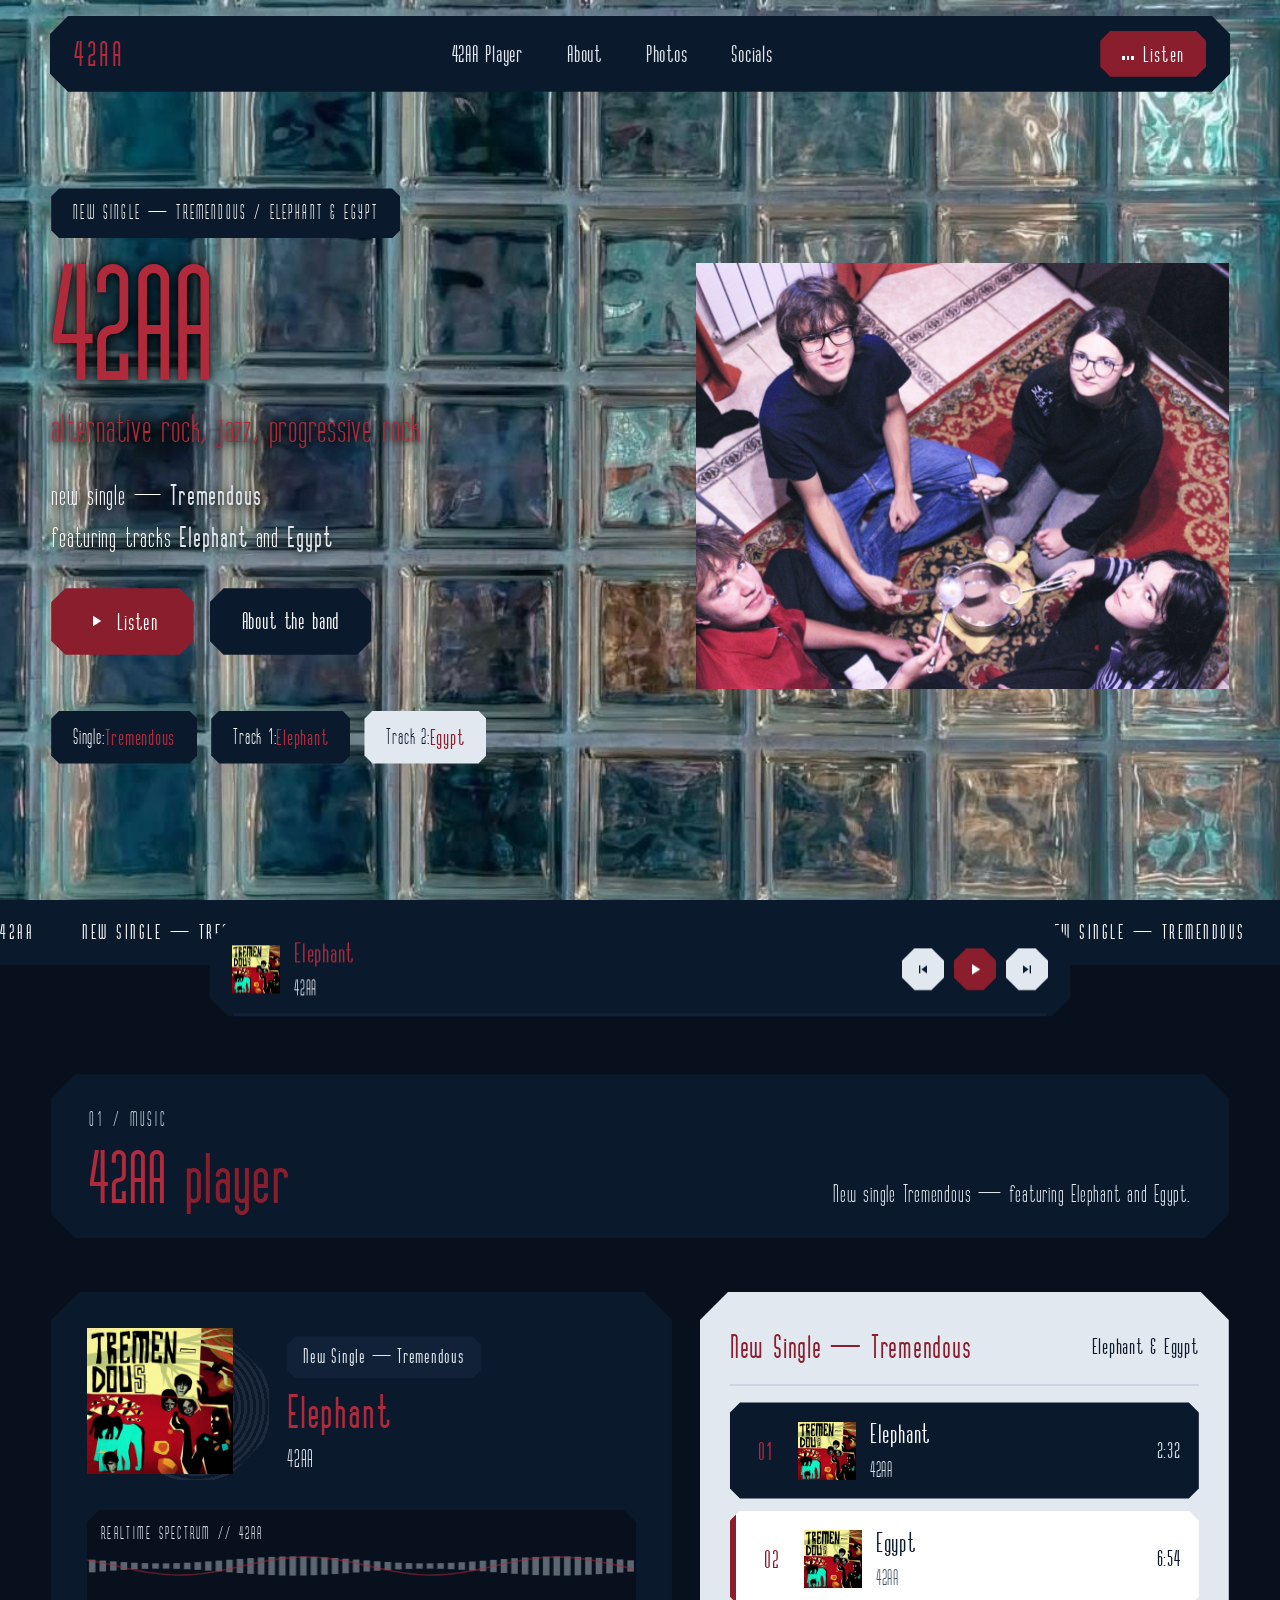
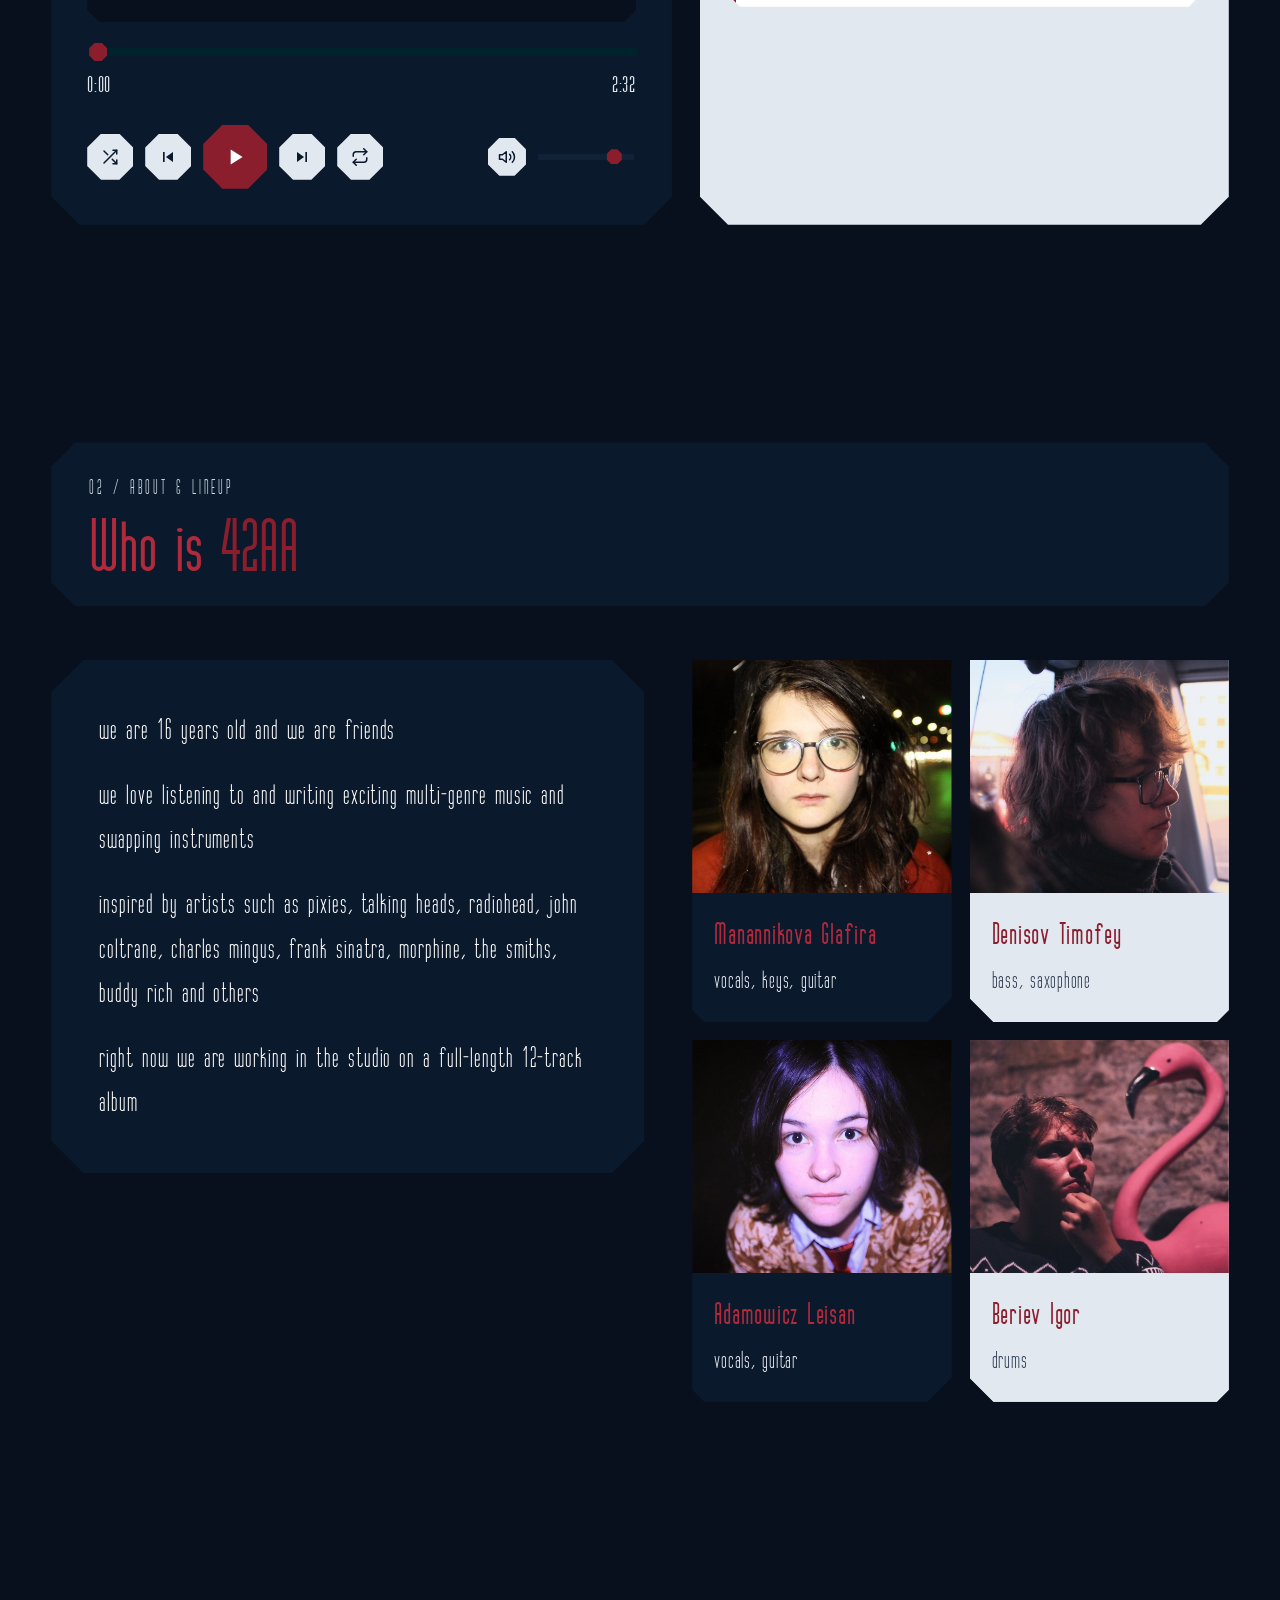
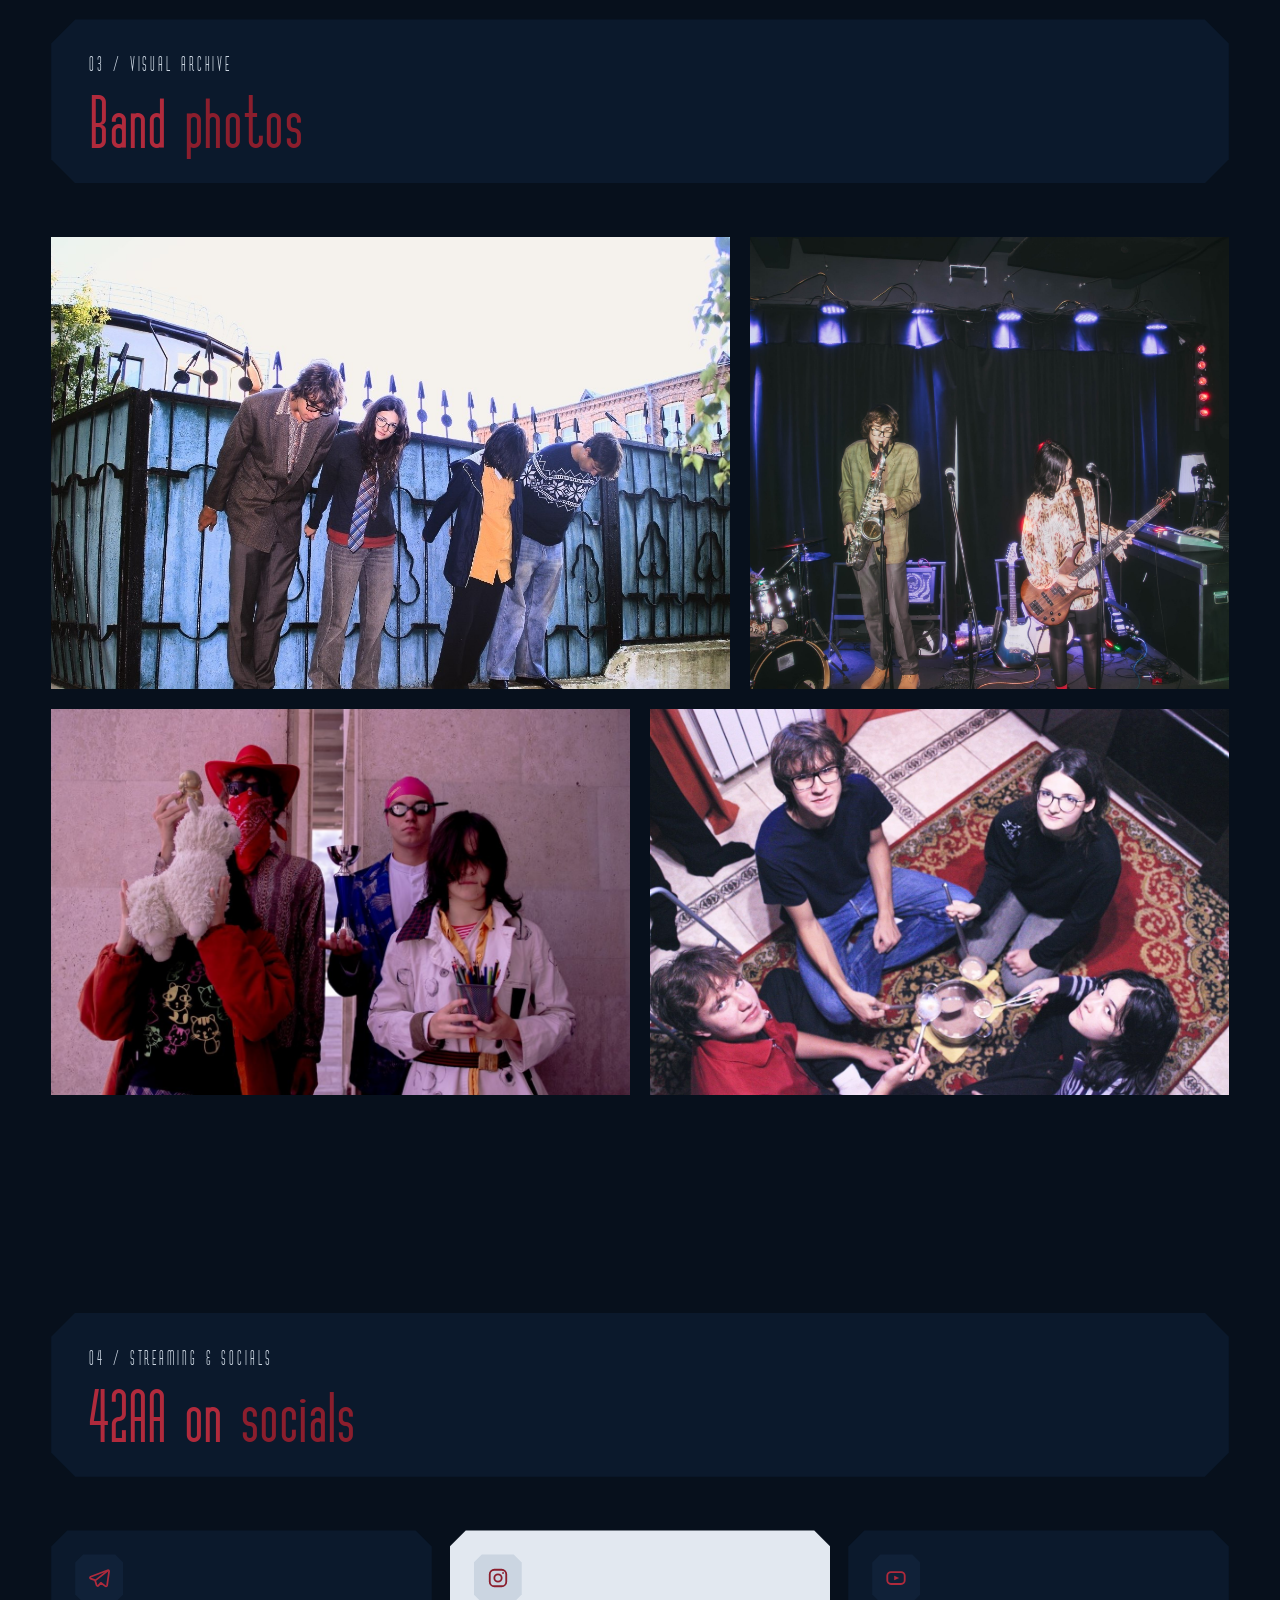
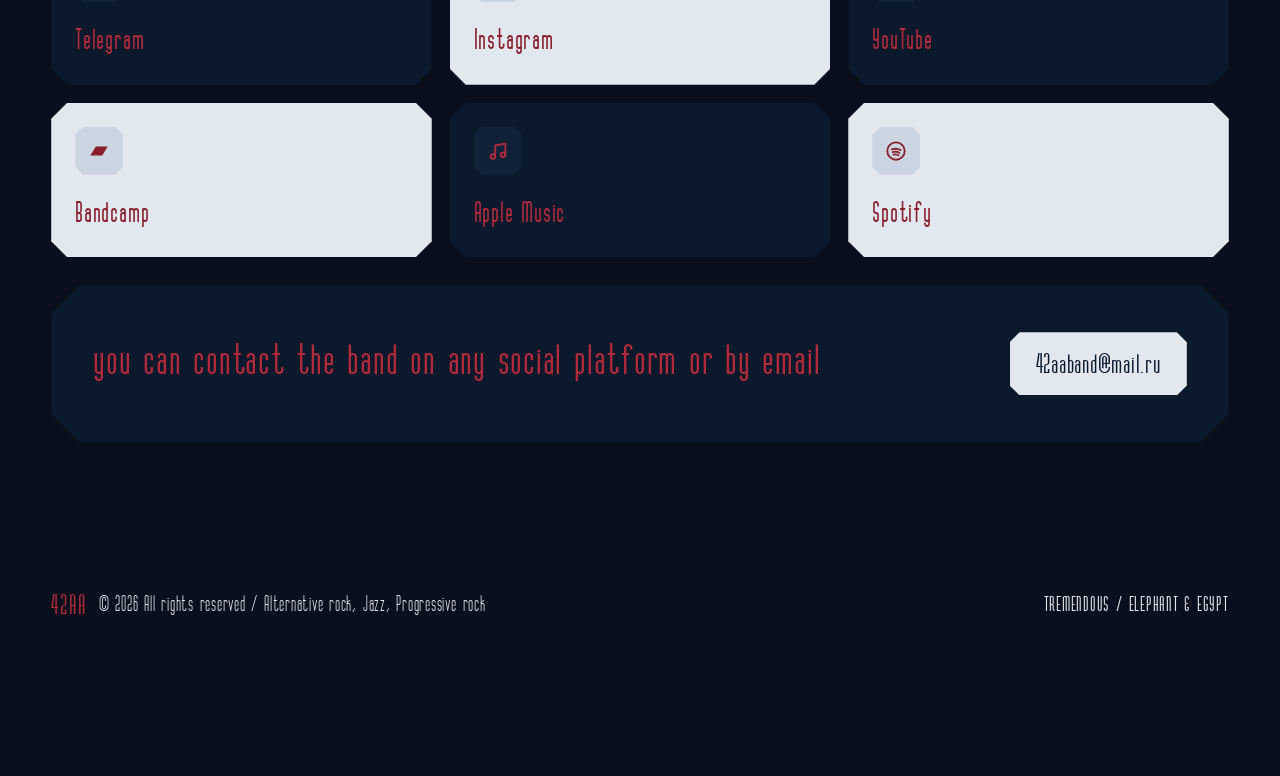
==== commit 935edc0c: "Add files via upload" ====
--- a/index.html
+++ b/index.html
@@ -1,16 +1,16 @@
 <!DOCTYPE html>
-<html lang="ru">
+<html lang="en">
 <head>
   <meta charset="UTF-8" />
   <meta name="viewport" content="width=device-width, initial-scale=1.0" />
-  <title>42AA — Альтернативный рок · Джаз · Прогрессивный рок</title>
-  <meta name="description" content="Официальный сайт-визитка группы 42AA: новый сингл Tremendous (Elephant и Egypt), плеер, участники, фотографии и все соцсети." />
+  <title>42AA — Alternative Rock / Jazz / Progressive Rock</title>
+  <meta name="description" content="Official website of 42AA: new single Tremendous (Elephant &amp; Egypt), audio player, band members, gallery, and streaming links." />
 
   <link rel="preconnect" href="https://fonts.googleapis.com" />
   <link rel="preconnect" href="https://fonts.gstatic.com" crossorigin />
   <link href="https://fonts.googleapis.com/css2?family=Bodoni+Moda:ital,opsz,wght@0,6..96,400..900;1,6..96,400..900&family=Playfair+Display:ital,wght@0,400..900;1,400..900&display=swap" rel="stylesheet" />
 
-  <link rel="stylesheet" href="css/style.css?v=6" />
+  <link rel="stylesheet" href="css/style.css?v=15" />
 </head>
 <body>
   <!-- Tapestry Background (Horizontal on Desktop, Vertical on Mobile) -->
@@ -21,17 +21,16 @@
 
   <!-- Navigation -->
   <header class="site-header" id="site-header">
-    <nav class="nav-shell" aria-label="Основная навигация">
-      <a href="#hero" class="brand-logo" aria-label="42AA на главную">
-        <span class="brand-dot" aria-hidden="true"></span>
+    <nav class="nav-shell" aria-label="Main Navigation">
+      <a href="#hero" class="brand-logo" aria-label="42AA Home">
         <span>42AA</span>
       </a>
 
       <ul class="nav-links" id="nav-links">
-        <li><a href="#music">42AA плеер</a></li>
-        <li><a href="#about">О группе</a></li>
-        <li><a href="#gallery">Фото</a></li>
-        <li><a href="#socials">Соцсети</a></li>
+        <li><a href="#music">42AA Player</a></li>
+        <li><a href="#about">About</a></li>
+        <li><a href="#gallery">Photos</a></li>
+        <li><a href="#socials">Socials</a></li>
       </ul>
 
       <div class="nav-actions">
@@ -39,9 +38,9 @@
           <span class="eq-mini" aria-hidden="true">
             <span></span><span></span><span></span>
           </span>
-          <span class="label-text" id="nav-play-label">Слушать</span>
+          <span class="label-text" id="nav-play-label">Listen</span>
         </button>
-        <button class="burger-btn" id="burger-btn" type="button" aria-label="Открыть меню" aria-expanded="false">
+        <button class="burger-btn" id="burger-btn" type="button" aria-label="Open menu" aria-expanded="false">
           <span></span>
           <span></span>
           <span></span>
@@ -52,10 +51,10 @@
 
   <!-- Mobile Menu Drawer -->
   <div class="mobile-drawer" id="mobile-drawer" aria-hidden="true">
-    <a href="#music">42AA плеер</a>
-    <a href="#about">О группе</a>
-    <a href="#gallery">Фото</a>
-    <a href="#socials">Соцсети</a>
+    <a href="#music">42AA Player</a>
+    <a href="#about">About</a>
+    <a href="#gallery">Photos</a>
+    <a href="#socials">Socials</a>
   </div>
 
   <main>
@@ -64,10 +63,9 @@
          ==================================================================== -->
     <section class="hero" id="hero">
       <div class="container hero-grid">
-        <div class="hero-copy reveal is-visible">
+        <div class="hero-copy">
           <div class="hero-badge">
-            <span class="pulse-dot" aria-hidden="true"></span>
-            <span>НОВЫЙ СИНГЛ — TREMENDOUS · ELEPHANT &amp; EGYPT</span>
+            <span>NEW SINGLE — TREMENDOUS / ELEPHANT &amp; EGYPT</span>
           </div>
 
           <h1 class="hero-title">
@@ -75,35 +73,35 @@
           </h1>
 
           <p class="hero-subtitle">
-            альтернативный рок · джаз · прогрессивный рок
+            alternative rock, jazz, progressive rock
           </p>
 
           <p class="hero-desc">
-            новый сингл — <strong>Tremendous</strong><br />
-            в него входят треки <strong>Elephant</strong> и <strong>Egypt</strong>
+            new single — <strong>Tremendous</strong><br />
+            featuring tracks <strong>Elephant</strong> and <strong>Egypt</strong>
           </p>
 
           <div class="hero-ctas">
             <button class="btn-primary" id="hero-play-cta" type="button">
               <svg width="18" height="18" viewBox="0 0 24 24" fill="currentColor" aria-hidden="true"><path d="M8 5v14l11-7z"/></svg>
-              <span>Слушать</span>
+              <span>Listen</span>
             </button>
             <a class="btn-ghost" href="#about">
-              <span>О группе</span>
-              <span aria-hidden="true">↗</span>
+              <span>About the band</span>
             </a>
           </div>
 
           <div class="hero-release-strip">
-            <span class="release-pill">Сингл: <strong>Tremendous</strong></span>
-            <span class="release-pill">Треки: <strong>Elephant · Egypt</strong></span>
-          </div>
-        </div>
-
-        <div class="hero-visual reveal is-visible" data-parallax="0.05">
+            <span class="release-pill">Single: <strong>Tremendous</strong></span>
+            <span class="release-pill pill-elephant">Track 1: <strong>Elephant</strong></span>
+            <span class="release-pill pill-egypt">Track 2: <strong>Egypt</strong></span>
+          </div>
+        </div>
+
+        <div class="hero-visual">
           <div class="hero-frame">
             <div class="hero-frame-inner">
-              <img src="assets/images/group-4.jpg" alt="Группа 42AA" />
+              <img src="assets/images/group-4.jpg" alt="42AA band" />
             </div>
           </div>
         </div>
@@ -114,22 +112,22 @@
     <div class="marquee-band" aria-hidden="true">
       <div class="marquee-track">
         <div class="marquee-item">
-          <span>42AA</span><span class="marquee-star">✦</span>
-          <span>НОВЫЙ СИНГЛ — TREMENDOUS</span><span class="marquee-star">✦</span>
-          <span>ELEPHANT</span><span class="marquee-star">✦</span>
-          <span>EGYPT</span><span class="marquee-star">✦</span>
-          <span>АЛЬТЕРНАТИВНЫЙ РОК</span><span class="marquee-star">✦</span>
-          <span>ДЖАЗ</span><span class="marquee-star">✦</span>
-          <span>ПРОГРЕССИВНЫЙ РОК</span><span class="marquee-star">✦</span>
+          <span>42AA</span>
+          <span>NEW SINGLE — TREMENDOUS</span>
+          <span>ELEPHANT</span>
+          <span>EGYPT</span>
+          <span>ALTERNATIVE ROCK</span>
+          <span>JAZZ</span>
+          <span>PROGRESSIVE ROCK</span>
         </div>
         <div class="marquee-item">
-          <span>42AA</span><span class="marquee-star">✦</span>
-          <span>НОВЫЙ СИНГЛ — TREMENDOUS</span><span class="marquee-star">✦</span>
-          <span>ELEPHANT</span><span class="marquee-star">✦</span>
-          <span>EGYPT</span><span class="marquee-star">✦</span>
-          <span>АЛЬТЕРНАТИВНЫЙ РОК</span><span class="marquee-star">✦</span>
-          <span>ДЖАЗ</span><span class="marquee-star">✦</span>
-          <span>ПРОГРЕССИВНЫЙ РОК</span><span class="marquee-star">✦</span>
+          <span>42AA</span>
+          <span>NEW SINGLE — TREMENDOUS</span>
+          <span>ELEPHANT</span>
+          <span>EGYPT</span>
+          <span>ALTERNATIVE ROCK</span>
+          <span>JAZZ</span>
+          <span>PROGRESSIVE ROCK</span>
         </div>
       </div>
     </div>
@@ -141,11 +139,11 @@
       <div class="container">
         <div class="section-header reveal">
           <div>
-            <div class="eyebrow">01 / Музыка</div>
-            <h2 class="section-title">42AA <span class="italic-art">плеер</span></h2>
+            <div class="eyebrow">01 / Music</div>
+            <h2 class="section-title">42AA <span class="italic-art">player</span></h2>
           </div>
           <p class="section-lead">
-            Новый сингл Tremendous — Elephant и Egypt.
+            New single Tremendous — featuring Elephant and Egypt.
           </p>
         </div>
 
@@ -156,14 +154,13 @@
               <div class="vinyl-stage">
                 <div class="vinyl-disc" aria-hidden="true"></div>
                 <div class="cover-sleeve">
-                  <img id="deck-cover" src="assets/images/cover-tremendous.jpg" alt="Обложка сингла Tremendous" />
+                  <img id="deck-cover" src="assets/images/cover-tremendous.jpg" alt="Tremendous single cover" />
                 </div>
               </div>
 
               <div class="deck-info">
                 <div class="deck-playlist-pill">
-                  <span>●</span>
-                  <span id="deck-playlist-name">Новый сингл — Tremendous</span>
+                  <span id="deck-playlist-name">New Single — Tremendous</span>
                 </div>
                 <h3 class="deck-track-title" id="deck-title">Elephant</h3>
                 <p class="deck-track-sub" id="deck-sub">42AA</p>
@@ -186,7 +183,7 @@
                 max="152"
                 value="0"
                 step="0.5"
-                aria-label="Перемотка трека"
+                aria-label="Seek track"
               />
               <div class="time-row">
                 <span id="time-current">0:00</span>
@@ -197,25 +194,25 @@
             <!-- Transport Controls -->
             <div class="transport-row">
               <div class="transport-main">
-                <button class="icon-ctrl" id="btn-shuffle" type="button" title="Перемешать" aria-label="Перемешать">
+                <button class="icon-ctrl" id="btn-shuffle" type="button" title="Shuffle" aria-label="Shuffle">
                   <svg width="18" height="18" viewBox="0 0 24 24" fill="none" stroke="currentColor" stroke-width="2" stroke-linecap="round" stroke-linejoin="round"><polyline points="16 3 21 3 21 8"/><line x1="4" y1="20" x2="21" y2="3"/><polyline points="21 16 21 21 16 21"/><line x1="15" y1="15" x2="21" y2="21"/><line x1="4" y1="4" x2="9" y2="9"/></svg>
                 </button>
-                <button class="icon-ctrl" id="btn-prev" type="button" title="Предыдущий трек" aria-label="Предыдущий трек">
+                <button class="icon-ctrl" id="btn-prev" type="button" title="Previous track" aria-label="Previous track">
                   <svg width="20" height="20" viewBox="0 0 24 24" fill="currentColor"><path d="M6 6h2v12H6zm3.5 6 8.5 6V6z"/></svg>
                 </button>
-                <button class="play-main-btn" id="btn-play-main" type="button" title="Играть / Пауза" aria-label="Играть или пауза">
+                <button class="play-main-btn" id="btn-play-main" type="button" title="Play / Pause" aria-label="Play or pause">
                   <svg id="icon-play-main" width="26" height="26" viewBox="0 0 24 24" fill="currentColor"><path d="M8 5v14l11-7z"/></svg>
                 </button>
-                <button class="icon-ctrl" id="btn-next" type="button" title="Следующий трек" aria-label="Следующий трек">
+                <button class="icon-ctrl" id="btn-next" type="button" title="Next track" aria-label="Next track">
                   <svg width="20" height="20" viewBox="0 0 24 24" fill="currentColor"><path d="M6 18l8.5-6L6 6v12zM16 6v12h2V6h-2z"/></svg>
                 </button>
-                <button class="icon-ctrl" id="btn-repeat" type="button" title="Повтор трека" aria-label="Повтор трека">
+                <button class="icon-ctrl" id="btn-repeat" type="button" title="Repeat track" aria-label="Repeat track">
                   <svg width="18" height="18" viewBox="0 0 24 24" fill="none" stroke="currentColor" stroke-width="2" stroke-linecap="round" stroke-linejoin="round"><polyline points="17 1 21 5 17 9"/><path d="M3 11V9a4 4 0 0 1 4-4h14"/><polyline points="7 23 3 19 7 15"/><path d="M21 13v2a4 4 0 0 1-4 4H3"/></svg>
                 </button>
               </div>
 
               <div class="volume-box">
-                <button class="icon-ctrl" id="btn-mute" type="button" title="Звук" aria-label="Отключить звук" style="width: 38px; height: 38px;">
+                <button class="icon-ctrl" id="btn-mute" type="button" title="Sound" aria-label="Mute sound" style="width: 38px; height: 38px;">
                   <svg id="icon-volume" width="18" height="18" viewBox="0 0 24 24" fill="none" stroke="currentColor" stroke-width="2" stroke-linecap="round" stroke-linejoin="round"><polygon points="11 5 6 9 2 9 2 15 6 15 11 19 11 5"/><path d="M15.54 8.46a5 5 0 0 1 0 7.07"/><path d="M19.07 4.93a10 10 0 0 1 0 14.14"/></svg>
                 </button>
                 <input
@@ -226,7 +223,7 @@
                   max="1"
                   step="0.01"
                   value="0.85"
-                  aria-label="Громкость"
+                  aria-label="Volume"
                 />
               </div>
             </div>
@@ -235,8 +232,8 @@
           <!-- Active Tracklist -->
           <div class="tracklist-panel">
             <div class="tracklist-head">
-              <h3 id="tracklist-heading">Новый сингл — Tremendous</h3>
-              <span class="tracklist-count" id="tracklist-count">Elephant · Egypt</span>
+              <h3 id="tracklist-heading">New Single — Tremendous</h3>
+              <span class="tracklist-count" id="tracklist-count">Elephant &amp; Egypt</span>
             </div>
             <div class="track-items" id="track-items" role="list">
               <!-- Populated by main.js -->
@@ -253,17 +250,17 @@
       <div class="container">
         <div class="section-header reveal">
           <div>
-            <div class="eyebrow">02 / О группе и состав</div>
-            <h2 class="section-title">Кто такие <span class="italic-art">42AA</span></h2>
+            <div class="eyebrow">02 / About &amp; Lineup</div>
+            <h2 class="section-title">Who is <span class="italic-art">42AA</span></h2>
           </div>
         </div>
 
         <div class="about-layout">
           <div class="about-story reveal">
-            <p>нам по 16 лет и мы друзья</p>
-            <p>мы любим слушать и писать интересную разножанровую музыку и меняться инструментами</p>
-            <p>вдохновляемся такими артистами, как pixies, talking heads, radiohead, john coltrane, charles mingus, frank sinatra, morphine, the smiths, buddy rich и другими</p>
-            <p>сейчас мы работаем в студии над полноценным альбомом из 12 песен</p>
+            <p>we are 16 years old and we are friends</p>
+            <p>we love listening to and writing exciting multi-genre music and swapping instruments</p>
+            <p>inspired by artists such as pixies, talking heads, radiohead, john coltrane, charles mingus, frank sinatra, morphine, the smiths, buddy rich and others</p>
+            <p>right now we are working in the studio on a full-length 12-track album</p>
           </div>
 
           <div class="members-grid reveal" id="members-grid">
@@ -280,8 +277,8 @@
       <div class="container">
         <div class="section-header reveal">
           <div>
-            <div class="eyebrow">03 / Визуальный архив</div>
-            <h2 class="section-title">Фотографии <span class="italic-art">группы</span></h2>
+            <div class="eyebrow">03 / Visual Archive</div>
+            <h2 class="section-title">Band <span class="italic-art">photos</span></h2>
           </div>
         </div>
 
@@ -298,8 +295,8 @@
       <div class="container">
         <div class="section-header reveal">
           <div>
-            <div class="eyebrow">04 / Все площадки и сети</div>
-            <h2 class="section-title">42AA в <span class="italic-art">соцсетях</span></h2>
+            <div class="eyebrow">04 / Streaming &amp; Socials</div>
+            <h2 class="section-title">42AA on <span class="italic-art">socials</span></h2>
           </div>
         </div>
 
@@ -308,10 +305,8 @@
         </div>
 
         <div class="booking-banner reveal">
-          <div>
-            <h3 style="margin: 0; font-family: var(--font-display); font-size: 1.25rem; font-weight: 600; color: var(--cream);">
-              связаться с группой можно в любой соцсети либо по почте
-            </h3>
+          <div class="booking-info">
+            <h3>you can contact the band on any social platform or by email</h3>
           </div>
           <div class="booking-emails">
             <a class="email-chip" href="mailto:42aaband@mail.ru">42aaband@mail.ru</a>
@@ -324,17 +319,17 @@
   <footer class="site-footer">
     <div class="container footer-inner">
       <div style="display: flex; align-items: center; gap: 12px;">
-        <span class="brand-logo" style="font-size: 1rem;">42AA</span>
-        <span>© 2026 Все права защищены · Альтернативный рок · Джаз · Прогрессивный рок</span>
-      </div>
-      <div style="font-size: 0.8rem; color: var(--ochre);">
-        TREMENDOUS · ELEPHANT &amp; EGYPT
+        <span class="brand-logo" style="font-size: 1.25rem;">42AA</span>
+        <span>© 2026 All rights reserved / Alternative rock, Jazz, Progressive rock</span>
+      </div>
+      <div style="font-size: 0.95rem; color: var(--c-gray-plaque); font-weight: 600;">
+        TREMENDOUS / ELEPHANT &amp; EGYPT
       </div>
     </div>
   </footer>
 
   <!-- Persistent Floating Mini-Player -->
-  <aside class="mini-player" id="mini-player" aria-label="Мини-плеер">
+  <aside class="mini-player" id="mini-player" aria-label="Mini player">
     <div class="mini-left">
       <img class="mini-cover" id="mini-cover" src="assets/images/cover-tremendous.jpg" alt="" />
       <div class="mini-meta">
@@ -343,16 +338,15 @@
       </div>
     </div>
     <div class="mini-controls">
-      <button class="mini-btn" id="mini-prev" type="button" aria-label="Предыдущий трек">
+      <button class="mini-btn" id="mini-prev" type="button" aria-label="Previous track">
         <svg width="16" height="16" viewBox="0 0 24 24" fill="currentColor"><path d="M6 6h2v12H6zm3.5 6 8.5 6V6z"/></svg>
       </button>
-      <button class="mini-btn play" id="mini-play" type="button" aria-label="Играть или пауза">
+      <button class="mini-btn play" id="mini-play" type="button" aria-label="Play or pause">
         <svg id="icon-play-mini" width="18" height="18" viewBox="0 0 24 24" fill="currentColor"><path d="M8 5v14l11-7z"/></svg>
       </button>
-      <button class="mini-btn" id="mini-next" type="button" aria-label="Следующий трек">
+      <button class="mini-btn" id="mini-next" type="button" aria-label="Next track">
         <svg width="16" height="16" viewBox="0 0 24 24" fill="currentColor"><path d="M6 18l8.5-6L6 6v12zM16 6v12h2V6h-2z"/></svg>
       </button>
-      <a class="mini-btn" href="#music" title="Перейти к плееру" aria-label="Перейти к плееру">↑</a>
     </div>
     <div class="mini-progress-bar" aria-hidden="true">
       <div class="mini-progress-fill" id="mini-progress-fill"></div>
@@ -360,15 +354,15 @@
   </aside>
 
   <!-- Photo Lightbox Modal -->
-  <div class="modal-backdrop" id="lightbox-modal" role="dialog" aria-modal="true" aria-label="Просмотр фотографии">
+  <div class="modal-backdrop" id="lightbox-modal" role="dialog" aria-modal="true" aria-label="Photo preview">
     <div class="lightbox-shell">
       <div class="lightbox-img-wrap">
         <img id="lightbox-img" src="" alt="" />
-        <button class="modal-close" id="lightbox-close" type="button" aria-label="Закрыть">✕</button>
+        <button class="modal-close" id="lightbox-close" type="button" aria-label="Close">✕</button>
       </div>
       <div class="lightbox-bar">
-        <button class="icon-ctrl" id="lightbox-prev" type="button" aria-label="Предыдущее фото">←</button>
-        <button class="icon-ctrl" id="lightbox-next" type="button" aria-label="Следующее фото">→</button>
+        <button class="icon-ctrl" id="lightbox-prev" type="button" aria-label="Previous photo">←</button>
+        <button class="icon-ctrl" id="lightbox-next" type="button" aria-label="Next photo">→</button>
       </div>
     </div>
   </div>
@@ -376,8 +370,8 @@
   <!-- Toast Notification -->
   <div class="toast" id="toast" role="status" aria-live="polite"></div>
 
-  <script src="js/data.js?v=6"></script>
-  <script src="js/audio-engine.js?v=6"></script>
-  <script src="js/main.js?v=6"></script>
+  <script src="js/data.js?v=15"></script>
+  <script src="js/audio-engine.js?v=15"></script>
+  <script src="js/main.js?v=15"></script>
 </body>
-</html>
+</html>
--- a/css/style.css
+++ b/css/style.css
@@ -1,46 +1,68 @@
 /* ==========================================================================
-   42AA — Vintage Tapestry Psychedelic Arthouse Stylesheet
-   Palette strictly derived from background.jpg:
-   - Madder Terracotta Crimson: #B83F33 / #D65242
-   - Deep Tapestry Indigo-Navy: #162839 / #1E374D
-   - Antique Ochre Gold:        #D8A356 / #ECC078
-   - Warm Parchment Cream:      #F5E8CE / #E4D0AE
-   - Muted Verdigris Sage:      #6F978E / #8BB8AD
+   42AA — Glass Block Wall & Authentic Palette Stylesheet
+   Palette:
+   - Burgundy (Headings & Primary CTA): #8B1E2D / #B02A3C / #63121C
+   - Dark Navy Blue (Plaques & Surfaces): #0B192C / #102138 / #162B47
+   - Light Gray (Plaques, Cards & Accents): #E2E8F0 / #F1F5F9 / #CBD5E1
+   - High Contrast Text: Pure White (#FFFFFF) on dark, Navy (#0B192C) on light
+   - ZERO Yellow Shades
+   - Background: Horizontal on PC, Vertical on Mobile
+   - ALL Photos: Rectangular (clip-path: none !important; border-radius: 0 !important;)
+   - Typography: Vertigo FLF with enlarged readable scaling
    ========================================================================== */
 
+@font-face {
+  font-family: 'Vertigo FLF';
+  src: url('../assets/fonts/VertigoFLF.ttf') format('truetype');
+  font-weight: 400;
+  font-style: normal;
+  font-display: swap;
+}
+
+@font-face {
+  font-family: 'Vertigo FLF';
+  src: url('../assets/fonts/VertigoFLF_Bold.ttf') format('truetype');
+  font-weight: 700;
+  font-style: normal;
+  font-display: swap;
+}
+
 :root {
-  --bg-void: #151013;
-  --bg-indigo: #162839;
-  --bg-card: rgba(23, 17, 19, 0.78);
-  --bg-card-strong: rgba(20, 15, 18, 0.88);
-  --border-glass: rgba(245, 232, 206, 0.22);
-  --border-glow: rgba(216, 163, 86, 0.58);
-
-  --text-main: #f8eed8;
-  --text-soft: #e3d3b6;
-  --text-muted: #bba98c;
-
-  --crimson: #b83f33;
-  --terracotta: #d65242;
-  --ochre: #e4b262;
-  --cream: #f5e8ce;
-  --sage: #7ea89d;
-  --indigo: #1e374d;
-
-  --grad-psych: linear-gradient(110deg, #f8eed8 0%, #e8b768 28%, #d65242 58%, #7ea89d 85%, #f8eed8 100%);
-  --grad-btn: linear-gradient(120deg, #e8b768 0%, #d65242 55%, #b83f33 100%);
-
-  --font-display: "Bodoni Moda", "Playfair Display", Georgia, serif;
-  --font-serif: "Bodoni Moda", "Playfair Display", Georgia, serif;
-  --font-body: "Bodoni Moda", "Playfair Display", Georgia, serif;
-  --font-mono: "Bodoni Moda", "Playfair Display", Georgia, serif;
-
-  --radius-sm: 12px;
-  --radius-md: 22px;
-  --radius-lg: 32px;
-  --radius-pill: 999px;
-
-  --ease-fluid: cubic-bezier(0.22, 1, 0.36, 1);
+  /* Burgundy for Headings */
+  --c-burgundy: #8B1E2D;
+  --c-burgundy-light: #B02A3C;
+  --c-burgundy-dark: #63121C;
+
+  /* Dark Navy Blue for Plaques */
+  --c-navy: #0B192C;
+  --c-navy-alt: #102138;
+  --c-navy-deep: #07101C;
+  --c-navy-hover: #162B47;
+
+  /* Light Gray for Plaques */
+  --c-gray-plaque: #E2E8F0;
+  --c-gray-card: #F1F5F9;
+  --c-gray-border: #CBD5E1;
+  --c-gray-hover: #D8DFE9;
+
+  /* Plaque Defaults */
+  --bg-card: #0B192C;
+  --bg-card-alt: #102138;
+  --bg-card-strong: #162B47;
+
+  /* High-Contrast Text */
+  --text-main: #FFFFFF;
+  --text-soft: #E2E8F0;
+  --text-muted: #CBD5E1;
+  --text-dark: #0B192C;
+  --text-dark-soft: #334155;
+
+  /* Fonts */
+  --font-display: "Vertigo FLF", "VertigoFLF", Georgia, serif;
+  --font-serif: "Vertigo FLF", "VertigoFLF", Georgia, serif;
+  --font-body: "Vertigo FLF", "VertigoFLF", sans-serif;
+  --font-mono: "Vertigo FLF", "VertigoFLF", monospace;
+
   --container: min(1240px, 92vw);
 }
 
@@ -49,27 +71,31 @@
   width: 9px;
 }
 ::-webkit-scrollbar-track {
-  background: #141013;
+  background: var(--c-navy-deep);
 }
 ::-webkit-scrollbar-thumb {
-  background: linear-gradient(180deg, var(--terracotta), var(--ochre), var(--sage));
-  border-radius: 999px;
+  background: var(--c-burgundy);
+  border-radius: 0;
 }
 
 *,
 *::before,
 *::after {
   box-sizing: border-box;
+  font-style: normal !important;
 }
 
 html {
+  font-size: 19px; /* Generous readable scaling */
   scroll-behavior: smooth;
-  background: var(--bg-void);
+  background: var(--c-navy-deep);
   color: var(--text-main);
   font-family: var(--font-body);
   font-optical-sizing: auto;
+  font-style: normal;
   -webkit-font-smoothing: antialiased;
   overflow-x: hidden;
+  letter-spacing: 0.035em;
 }
 
 body {
@@ -78,29 +104,37 @@
   min-height: 100vh;
   background: transparent;
   color: var(--text-main);
-  line-height: 1.6;
+  font-size: 1.15rem;
+  line-height: 1.65;
+  letter-spacing: 0.035em;
+  font-style: normal;
   overflow-x: hidden;
-  padding-bottom: 104px;
-}
-
+  padding-bottom: 110px;
+}
+
+/* ALL PHOTOS STRICTLY RECTANGULAR */
 img {
   max-width: 100%;
   display: block;
+  clip-path: none !important;
+  border-radius: 0 !important;
 }
 
 button,
 input {
   font-family: inherit;
   color: inherit;
+  font-style: normal;
 }
 
 a {
   color: inherit;
   text-decoration: none;
+  font-style: normal;
 }
 
 /* ==========================================================================
-   Tapestry Background Image (Horizontal on Desktop, Vertical on Mobile)
+   Background: Horizontal on PC, Vertical on Mobile
    ========================================================================== */
 
 .site-bg {
@@ -110,68 +144,39 @@
   height: 100%;
   z-index: -3;
   pointer-events: none;
-  background-color: var(--bg-void);
-  background-image: url("../assets/images/background-horizontal.jpg");
+  background-color: var(--c-navy-deep);
+  background-image: url("../assets/images/new-background-h.jpg"); /* PC Horizontal */
   background-size: cover;
   background-position: center center;
   background-repeat: no-repeat;
-  transform: scale(1.02);
-  transition: filter 0.6s ease;
-}
-
-/* Vertical orientation on mobile / portrait viewports */
-@media (max-width: 768px), (orientation: portrait) {
+  transform: none !important;
+}
+
+@media (max-width: 768px) {
   .site-bg {
-    background-image: url("../assets/images/background.jpg");
-    background-size: cover;
-    background-position: center center;
+    background-image: url("../assets/images/new-background.jpg"); /* Mobile Vertical */
   }
 }
 
-.ambient-vignette {
-  position: fixed;
-  inset: 0;
-  z-index: -2;
-  pointer-events: none;
-  background:
-    radial-gradient(circle at 18% 16%, rgba(184, 63, 51, 0.24), transparent 52%),
-    radial-gradient(circle at 84% 25%, rgba(22, 40, 57, 0.42), transparent 54%),
-    radial-gradient(circle at 50% 86%, rgba(22, 40, 57, 0.48), transparent 58%),
-    linear-gradient(180deg, rgba(18, 12, 14, 0.56) 0%, rgba(18, 13, 16, 0.44) 48%, rgba(16, 22, 30, 0.66) 100%);
-  transition: opacity 0.6s ease;
-}
-
-body.is-transitioning .site-bg {
-  filter: hue-rotate(28deg) saturate(1.45) contrast(1.1);
-}
-
+.ambient-vignette,
 .grain-overlay {
-  position: fixed;
-  inset: -50%;
-  width: 200%;
-  height: 200%;
-  z-index: 90;
-  pointer-events: none;
-  opacity: 0.045;
-  background-image: url("data:image/svg+xml,%3Csvg viewBox='0 0 220 220' xmlns='http://www.w3.org/2000/svg'%3E%3Cfilter id='n'%3E%3CfeTurbulence type='fractalNoise' baseFrequency='0.82' numOctaves='3' stitchTiles='stitch'/%3E%3C/filter%3E%3Crect width='100%25' height='100%25' filter='url(%23n)'/%3E%3C/svg%3E");
-  mix-blend-mode: overlay;
-}
-
-/* Top Reading / Scroll Progress Bar */
+  display: none;
+}
+
+/* Scroll Reading Progress (Solid Burgundy) */
 .scroll-progress {
   position: fixed;
   top: 0;
   left: 0;
-  height: 3px;
-  width: 0%;
+  height: 4px;
   z-index: 120;
-  background: var(--grad-psych);
-  box-shadow: 0 0 16px rgba(228, 178, 98, 0.75);
+  background: var(--c-burgundy);
+  box-shadow: none;
   transition: width 0.08s linear;
 }
 
 /* ==========================================================================
-   Navigation
+   Navigation (Dark Blue Plaque, Zero Yellow, Zero Outlines)
    ========================================================================== */
 
 .site-header {
@@ -181,7 +186,6 @@
   transform: translateX(-50%);
   width: min(1180px, 94vw);
   z-index: 100;
-  transition: transform 0.45s var(--ease-fluid);
 }
 
 .nav-shell {
@@ -189,44 +193,30 @@
   align-items: center;
   justify-content: space-between;
   gap: 20px;
-  padding: 10px 16px 10px 22px;
-  border-radius: var(--radius-pill);
-  background: rgba(20, 15, 17, 0.82);
-  backdrop-filter: blur(20px) saturate(135%);
-  -webkit-backdrop-filter: blur(20px) saturate(135%);
-  border: 1px solid rgba(245, 232, 206, 0.22);
-  box-shadow: 0 14px 40px rgba(0, 0, 0, 0.5), inset 0 1px 0 rgba(245, 232, 206, 0.14);
+  padding: 12px 24px;
+  border-radius: 0 !important;
+  clip-path: polygon(18px 0, calc(100% - 18px) 0, 100% 18px, 100% calc(100% - 18px), calc(100% - 18px) 100%, 18px 100%, 0 calc(100% - 18px), 0 18px);
+  background: var(--c-navy); /* Dark Blue */
+  border: none !important;
+  box-shadow: none !important;
 }
 
 .brand-logo {
   display: inline-flex;
   align-items: center;
-  gap: 10px;
   font-family: var(--font-display);
   font-weight: 900;
-  font-size: 1.3rem;
-  letter-spacing: 0.06em;
-  background: var(--grad-psych);
-  background-size: 220% 220%;
-  -webkit-background-clip: text;
-  background-clip: text;
-  color: transparent;
-  animation: prismShift 8s ease infinite;
-}
-
-.brand-dot {
-  width: 10px;
-  height: 10px;
-  border-radius: 50%;
-  background: var(--ochre);
-  box-shadow: 0 0 12px var(--ochre), 0 0 24px var(--terracotta);
-  flex-shrink: 0;
+  font-size: 1.65rem;
+  letter-spacing: 0.08em;
+  background: none;
+  color: var(--c-burgundy-light) !important;
+  font-style: normal;
 }
 
 .nav-links {
   display: flex;
   align-items: center;
-  gap: 6px;
+  gap: 8px;
   list-style: none;
   margin: 0;
   padding: 0;
@@ -234,23 +224,21 @@
 
 .nav-links a {
   display: inline-block;
-  padding: 8px 15px;
-  border-radius: var(--radius-pill);
-  font-size: 0.9rem;
+  padding: 8px 18px;
+  border-radius: 0 !important;
+  clip-path: polygon(8px 0, calc(100% - 8px) 0, 100% 8px, 100% calc(100% - 8px), calc(100% - 8px) 100%, 8px 100%, 0 calc(100% - 8px), 0 8px);
+  font-size: 1.1rem;
   font-weight: 600;
-  color: var(--text-soft);
-  transition: color 0.25s ease, background 0.25s ease, transform 0.25s var(--ease-fluid);
+  font-style: normal;
+  color: var(--c-gray-plaque);
+  border: none !important;
+  transition: color 0.2s ease, background 0.2s ease;
 }
 
 .nav-links a:hover,
 .nav-links a.active {
-  color: var(--cream);
-  background: rgba(245, 232, 206, 0.12);
-}
-
-.nav-links a.active {
-  box-shadow: inset 0 0 0 1px rgba(228, 178, 98, 0.55);
-  color: var(--ochre);
+  color: #FFFFFF;
+  background: var(--c-navy-alt);
 }
 
 .nav-actions {
@@ -263,22 +251,24 @@
   display: inline-flex;
   align-items: center;
   gap: 9px;
-  padding: 9px 18px;
-  border-radius: var(--radius-pill);
-  border: 1px solid rgba(245, 232, 206, 0.25);
+  padding: 10px 22px;
+  border-radius: 0 !important;
+  clip-path: polygon(10px 0, calc(100% - 10px) 0, 100% 10px, 100% calc(100% - 10px), calc(100% - 10px) 100%, 10px 100%, 0 calc(100% - 10px), 0 10px);
+  border: none !important;
   cursor: pointer;
-  font-size: 0.86rem;
+  font-size: 1.05rem;
   font-weight: 700;
-  letter-spacing: 0.03em;
-  background: linear-gradient(120deg, var(--crimson), var(--terracotta));
-  color: var(--cream);
-  box-shadow: 0 0 22px rgba(184, 63, 51, 0.45);
-  transition: transform 0.28s var(--ease-fluid), box-shadow 0.28s ease;
+  font-style: normal;
+  letter-spacing: 0.06em;
+  background: var(--c-burgundy);
+  color: #FFFFFF;
+  box-shadow: none !important;
+  transition: background 0.2s ease;
 }
 
 .nav-listen-btn:hover {
-  transform: translateY(-2px) scale(1.03);
-  box-shadow: 0 0 30px rgba(214, 82, 66, 0.72);
+  background: var(--c-burgundy-light);
+  box-shadow: none !important;
 }
 
 .eq-mini {
@@ -291,8 +281,8 @@
 .eq-mini span {
   width: 2.5px;
   height: 4px;
-  border-radius: 2px;
-  background: var(--ochre);
+  border-radius: 0 !important;
+  background: #FFFFFF;
   transition: height 0.2s ease;
 }
 
@@ -302,23 +292,25 @@
 
 .burger-btn {
   display: none;
-  width: 40px;
-  height: 40px;
-  border-radius: 50%;
-  border: 1px solid rgba(245, 232, 206, 0.28);
-  background: rgba(245, 232, 206, 0.08);
+  width: 44px;
+  height: 44px;
+  border-radius: 0 !important;
+  clip-path: polygon(30% 0%, 70% 0%, 100% 30%, 100% 70%, 70% 100%, 30% 100%, 0% 70%, 0% 30%);
+  border: none !important;
+  background: var(--c-navy-alt);
   align-items: center;
   justify-content: center;
   flex-direction: column;
   gap: 5px;
   cursor: pointer;
+  box-shadow: none !important;
 }
 
 .burger-btn span {
-  width: 18px;
+  width: 20px;
   height: 2px;
-  background: var(--cream);
-  border-radius: 2px;
+  background: #FFFFFF;
+  border-radius: 0 !important;
 }
 
 /* Mobile Drawer */
@@ -326,16 +318,15 @@
   position: fixed;
   inset: 0;
   z-index: 98;
-  background: rgba(20, 14, 16, 0.94);
-  backdrop-filter: blur(26px);
+  background: var(--c-navy-deep);
   display: flex;
   flex-direction: column;
   align-items: center;
   justify-content: center;
-  gap: 24px;
+  gap: 28px;
   opacity: 0;
   pointer-events: none;
-  transition: opacity 0.35s var(--ease-fluid);
+  transition: opacity 0.25s ease;
 }
 
 .mobile-drawer.open {
@@ -345,19 +336,19 @@
 
 .mobile-drawer a {
   font-family: var(--font-display);
-  font-size: 1.65rem;
+  font-size: 1.85rem;
   font-weight: 700;
-  color: var(--cream);
-  transition: color 0.2s ease, transform 0.2s ease;
+  font-style: normal;
+  color: #FFFFFF;
+  transition: color 0.2s ease;
 }
 
 .mobile-drawer a:hover {
-  color: var(--ochre);
-  transform: scale(1.06);
+  color: var(--c-burgundy-light);
 }
 
 /* ==========================================================================
-   Shared Layout & Section Headings
+   Shared Layout & Section Headings (Dark Blue & Light Gray Plaques, Burgundy Headings)
    ========================================================================== */
 
 .container {
@@ -367,138 +358,135 @@
 
 .section {
   position: relative;
-  padding: clamp(68px, 8.5vw, 118px) 0;
-}
-
+  padding: clamp(72px, 8.5vw, 124px) 0;
+}
+
+/* Section Header: Dark Blue Plaque */
 .section-header {
   display: flex;
   flex-wrap: wrap;
   align-items: flex-end;
   justify-content: space-between;
   gap: 20px;
-  margin-bottom: clamp(32px, 4.2vw, 52px);
-  padding: 22px 28px;
-  border-radius: var(--radius-md);
-  background: rgba(20, 14, 16, 0.74);
-  backdrop-filter: blur(18px);
-  border: 1px solid var(--border-glass);
-  box-shadow: 0 14px 36px rgba(0, 0, 0, 0.36);
+  margin-bottom: clamp(34px, 4.2vw, 56px);
+  padding: 26px 38px;
+  border-radius: 0 !important;
+  clip-path: polygon(24px 0, calc(100% - 24px) 0, 100% 24px, 100% calc(100% - 24px), calc(100% - 24px) 100%, 24px 100%, 0 calc(100% - 24px), 0 24px);
+  background: var(--c-navy); /* Dark Blue */
+  border: none !important;
+  box-shadow: none !important;
 }
 
 .eyebrow {
-  display: inline-flex;
-  align-items: center;
-  gap: 10px;
+  display: inline-block;
   font-family: var(--font-mono);
-  font-size: 0.8rem;
+  font-size: 0.95rem;
   letter-spacing: 0.16em;
   text-transform: uppercase;
-  color: var(--ochre);
+  color: var(--c-gray-border);
   margin-bottom: 8px;
+  font-style: normal;
 }
 
 .eyebrow::before {
-  content: "";
-  width: 28px;
-  height: 1.5px;
-  background: linear-gradient(90deg, var(--terracotta), var(--ochre));
-}
-
+  display: none !important;
+}
+
+/* Section Title: Burgundy */
 .section-title {
   margin: 0;
   font-family: var(--font-display);
-  font-size: clamp(2rem, 4.4vw, 3.5rem);
+  font-size: clamp(2.4rem, 5vw, 4.2rem);
   font-weight: 800;
-  line-height: 1.06;
-  letter-spacing: -0.02em;
-  color: var(--cream);
+  font-style: normal;
+  line-height: 1.08;
+  letter-spacing: -0.01em;
+  color: var(--c-burgundy-light) !important;
 }
 
 .section-title .italic-art {
-  font-style: italic;
-  font-weight: 600;
-  background: var(--grad-psych);
-  background-size: 200% 200%;
-  -webkit-background-clip: text;
-  background-clip: text;
-  color: transparent;
-  animation: prismShift 8s ease infinite;
+  font-style: normal;
+  font-weight: 700;
+  background: none;
+  color: var(--c-burgundy) !important;
 }
 
 .section-lead {
-  max-width: 440px;
+  max-width: 480px;
   margin: 0;
   color: var(--text-soft);
-  font-size: 0.98rem;
-}
-
-/* Buttons */
+  font-size: 1.15rem;
+  line-height: 1.6;
+  font-style: normal;
+}
+
+/* Buttons (Solid, Zero Glow, Zero Gradient, Zero Yellow, Burgundy & Dark Navy) */
 .btn-primary {
   display: inline-flex;
   align-items: center;
   justify-content: center;
-  gap: 11px;
-  padding: 14px 30px;
-  border-radius: var(--radius-pill);
-  border: 1px solid rgba(245, 232, 206, 0.35);
+  gap: 12px;
+  padding: 16px 36px;
+  border-radius: 0 !important;
+  clip-path: polygon(14px 0, calc(100% - 14px) 0, 100% 14px, 100% calc(100% - 14px), calc(100% - 14px) 100%, 14px 100%, 0 calc(100% - 14px), 0 14px);
+  border: none !important;
   cursor: pointer;
   font-family: var(--font-display);
-  font-size: 0.92rem;
+  font-size: 1.12rem;
   font-weight: 700;
-  letter-spacing: 0.04em;
-  color: #191011;
-  background: linear-gradient(120deg, #f5e8ce 0%, #e8b768 48%, #d65242 100%);
-  background-size: 200% 200%;
-  box-shadow: 0 12px 32px rgba(184, 63, 51, 0.38), 0 0 20px rgba(228, 178, 98, 0.25);
-  transition: transform 0.35s var(--ease-fluid), box-shadow 0.35s ease, background-position 0.5s ease;
+  font-style: normal;
+  letter-spacing: 0.05em;
+  color: #FFFFFF;
+  background: var(--c-burgundy);
+  box-shadow: none !important;
+  transition: background 0.2s ease;
 }
 
 .btn-primary:hover {
-  transform: translateY(-3px) scale(1.02);
-  background-position: 100% 50%;
-  box-shadow: 0 16px 40px rgba(214, 82, 66, 0.55);
+  background: var(--c-burgundy-light);
+  box-shadow: none !important;
 }
 
 .btn-ghost {
   display: inline-flex;
   align-items: center;
   justify-content: center;
-  gap: 10px;
-  padding: 14px 26px;
-  border-radius: var(--radius-pill);
-  border: 1px solid rgba(245, 232, 206, 0.34);
-  background: rgba(22, 40, 57, 0.58);
-  backdrop-filter: blur(12px);
-  color: var(--cream);
+  gap: 11px;
+  padding: 16px 32px;
+  border-radius: 0 !important;
+  clip-path: polygon(14px 0, calc(100% - 14px) 0, 100% 14px, 100% calc(100% - 14px), calc(100% - 14px) 100%, 14px 100%, 0 calc(100% - 14px), 0 14px);
+  border: none !important;
+  background: var(--c-navy);
+  color: #FFFFFF;
   cursor: pointer;
   font-family: var(--font-display);
-  font-size: 0.9rem;
+  font-size: 1.1rem;
   font-weight: 600;
-  letter-spacing: 0.03em;
-  transition: transform 0.32s var(--ease-fluid), border-color 0.3s ease, background 0.3s ease;
+  font-style: normal;
+  letter-spacing: 0.04em;
+  box-shadow: none !important;
+  transition: background 0.2s ease;
 }
 
 .btn-ghost:hover {
-  transform: translateY(-3px);
-  border-color: var(--ochre);
-  background: rgba(184, 63, 51, 0.35);
-}
-
-/* Scroll Reveal Animations */
+  background: var(--c-navy-alt);
+  box-shadow: none !important;
+}
+
+/* Static Reading: Zero Movement on Scroll! */
 .reveal {
-  opacity: 0;
-  transform: translateY(30px) scale(0.99);
-  transition: opacity 0.8s var(--ease-fluid), transform 0.8s var(--ease-fluid);
-  will-change: opacity, transform;
+  opacity: 1 !important;
+  transform: none !important;
+  transition: none !important;
 }
 
 .reveal.is-visible {
-  opacity: 1;
-  transform: translateY(0) scale(1);
+  opacity: 1 !important;
+  transform: none !important;
 }
 
 /* ==========================================================================
-   HERO SECTION
+   HERO SECTION (Typography sits directly on background - Zero Plaque)
    ========================================================================== */
 
 .hero {
@@ -506,7 +494,7 @@
   min-height: 100vh;
   display: flex;
   align-items: center;
-  padding: 120px 0 68px;
+  padding: 124px 0 72px;
   overflow: hidden;
 }
 
@@ -518,186 +506,193 @@
 }
 
 .hero-copy {
-  padding: clamp(26px, 3.6vw, 42px);
-  border-radius: var(--radius-lg);
-  background: rgba(21, 14, 16, 0.78);
-  backdrop-filter: blur(22px) saturate(130%);
-  -webkit-backdrop-filter: blur(22px) saturate(130%);
-  border: 1px solid var(--border-glass);
-  box-shadow: 0 24px 64px rgba(0, 0, 0, 0.55);
+  padding: 0 !important;
+  border-radius: 0 !important;
+  background: transparent !important;
+  border: none !important;
+  box-shadow: none !important;
+  backdrop-filter: none !important;
+  -webkit-backdrop-filter: none !important;
 }
 
 .hero-badge {
   display: inline-flex;
   align-items: center;
-  gap: 10px;
-  padding: 7px 16px;
-  border-radius: var(--radius-pill);
-  border: 1px solid rgba(228, 178, 98, 0.48);
-  background: rgba(184, 63, 51, 0.24);
-  font-size: 0.78rem;
+  padding: 10px 22px;
+  border-radius: 0 !important;
+  clip-path: polygon(8px 0, calc(100% - 8px) 0, 100% 8px, 100% calc(100% - 8px), calc(100% - 8px) 100%, 8px 100%, 0 calc(100% - 8px), 0 8px);
+  border: none !important;
+  background: var(--c-navy); /* Dark Blue */
+  font-size: 0.95rem;
   letter-spacing: 0.12em;
   text-transform: uppercase;
-  color: var(--cream);
-  margin-bottom: 18px;
-}
-
-.hero-badge .pulse-dot {
-  width: 8px;
-  height: 8px;
-  border-radius: 50%;
-  background: var(--ochre);
-  box-shadow: 0 0 12px var(--ochre);
-  animation: pulseDot 1.8s ease-in-out infinite;
-}
-
+  color: #FFFFFF;
+  margin-bottom: 20px;
+  font-style: normal;
+}
+
+/* Hero Title: Burgundy */
 .hero-title {
   margin: 0;
   font-family: var(--font-display);
   font-weight: 900;
-  font-size: clamp(3.8rem, 9.5vw, 7.6rem);
+  font-style: normal;
+  font-size: clamp(4.5rem, 11vw, 8.8rem);
   line-height: 0.92;
-  letter-spacing: -0.03em;
+  letter-spacing: -0.02em;
+  color: var(--c-burgundy-light) !important;
+  text-shadow: 0 4px 20px rgba(0, 0, 0, 0.98), 0 0 8px rgba(0, 0, 0, 0.9);
 }
 
 .hero-title .glitch-word {
   display: inline-block;
-  background: var(--grad-psych);
-  background-size: 240% 240%;
-  -webkit-background-clip: text;
-  background-clip: text;
-  color: transparent;
-  animation: prismShift 7.5s ease infinite;
-  filter: drop-shadow(0 0 28px rgba(184, 63, 51, 0.35));
+  background: none;
+  color: var(--c-burgundy-light) !important;
+  font-style: normal;
 }
 
 .hero-subtitle {
-  margin: 16px 0 20px;
-  font-style: italic;
-  font-size: clamp(1.35rem, 2.4vw, 1.95rem);
+  margin: 18px 0 22px;
+  font-style: normal;
+  font-size: clamp(1.6rem, 2.8vw, 2.4rem);
   line-height: 1.28;
-  color: var(--ochre);
+  color: var(--c-burgundy-light) !important;
+  text-shadow: 0 2px 14px rgba(0, 0, 0, 0.98), 0 0 6px rgba(0, 0, 0, 0.9);
 }
 
 .hero-desc {
-  margin: 0 0 28px;
-  max-width: 520px;
-  color: var(--text-soft);
-  font-size: 1.03rem;
+  margin: 0 0 30px;
+  max-width: 560px;
+  color: #FFFFFF;
+  font-size: 1.35rem;
+  line-height: 1.65;
+  letter-spacing: 0.035em;
+  font-style: normal;
+  text-shadow: 0 2px 10px rgba(0, 0, 0, 0.9);
+}
+
+.hero-desc strong {
+  color: var(--c-gray-plaque);
 }
 
 .hero-ctas {
   display: flex;
   flex-wrap: wrap;
+  gap: 16px;
+  margin-bottom: 32px;
+}
+
+.hero-release-strip {
+  display: flex;
+  flex-wrap: wrap;
+  align-items: center;
   gap: 14px;
-  margin-bottom: 30px;
-}
-
-.hero-release-strip {
-  display: flex;
-  flex-wrap: wrap;
-  align-items: center;
-  gap: 12px;
-  padding-top: 22px;
-  border-top: 1px solid rgba(245, 232, 206, 0.18);
+  padding-top: 24px;
 }
 
 .release-pill {
   display: inline-flex;
   align-items: center;
-  gap: 8px;
-  padding: 8px 16px;
-  border-radius: var(--radius-pill);
-  background: rgba(22, 40, 57, 0.65);
-  border: 1px solid rgba(126, 168, 157, 0.42);
-  font-size: 0.84rem;
-  color: var(--cream);
+  padding: 10px 22px;
+  border-radius: 0 !important;
+  clip-path: polygon(8px 0, calc(100% - 8px) 0, 100% 8px, 100% calc(100% - 8px), calc(100% - 8px) 100%, 8px 100%, 0 calc(100% - 8px), 0 8px);
+  background: var(--c-navy);
+  border: none !important;
+  font-size: 1.05rem;
+  color: #FFFFFF;
+  font-style: normal;
+  box-shadow: none !important;
 }
 
 .release-pill strong {
-  color: var(--ochre);
-}
-
-/* Hero Visual Arthouse Frame */
+  color: var(--c-burgundy-light);
+}
+
+/* Distinct Track Colors in Hero Release Strip */
+.release-pill.pill-elephant {
+  background: var(--c-navy) !important;
+  color: #FFFFFF !important;
+}
+.release-pill.pill-elephant strong {
+  color: var(--c-burgundy-light) !important;
+}
+
+.release-pill.pill-egypt {
+  background: var(--c-gray-plaque) !important;
+  color: var(--c-navy) !important;
+}
+.release-pill.pill-egypt strong {
+  color: var(--c-burgundy) !important;
+}
+
+/* Hero Visual: ALL PHOTOS RECTANGULAR */
 .hero-visual {
   position: relative;
+  transform: none !important;
 }
 
 .hero-frame {
   position: relative;
-  border-radius: 32px 76px 32px 76px;
-  padding: 5px;
-  background: var(--grad-psych);
-  background-size: 220% 220%;
-  animation: prismShift 10s ease infinite;
-  box-shadow:
-    0 28px 75px rgba(0, 0, 0, 0.68),
-    0 0 54px rgba(184, 63, 51, 0.28);
-  transition: transform 0.6s var(--ease-fluid);
-}
-
-.hero-frame:hover {
-  transform: translateY(-6px) rotate(-0.5deg);
+  border-radius: 0 !important;
+  clip-path: none !important; /* Pure Rectangle */
+  padding: 0;
+  background: none;
+  border: none !important;
+  box-shadow: none !important;
+  transform: none !important;
+  overflow: hidden;
 }
 
 .hero-frame-inner {
   position: relative;
-  border-radius: 28px 72px 28px 72px;
+  border-radius: 0 !important;
+  clip-path: none !important; /* Pure Rectangle */
   overflow: hidden;
   aspect-ratio: 4 / 3.2;
-  background: #161012;
+  background: var(--c-navy);
 }
 
 .hero-frame-inner img {
   width: 100%;
   height: 100%;
   object-fit: cover;
-  transform: scale(1.02);
-  transition: transform 1.2s var(--ease-fluid);
-}
-
-.hero-frame:hover .hero-frame-inner img {
-  transform: scale(1.06);
-}
-
-/* Psychedelic Kinetic Marquee */
+  border-radius: 0 !important;
+  clip-path: none !important; /* Pure Rectangle */
+  transform: none !important;
+}
+
+/* Kinetic Marquee Ribbon (Dark Blue, Burgundy Text) */
 .marquee-band {
   position: relative;
   overflow: hidden;
-  padding: 16px 0;
-  border-top: 1px solid rgba(245, 232, 206, 0.2);
-  border-bottom: 1px solid rgba(245, 232, 206, 0.2);
-  background: rgba(22, 40, 57, 0.78);
-  backdrop-filter: blur(14px);
+  padding: 18px 0;
+  border: none !important;
+  background: var(--c-navy); /* Dark Blue */
 }
 
 .marquee-track {
   display: flex;
   width: max-content;
-  gap: 36px;
+  gap: 48px;
   animation: marqueeScroll 28s linear infinite;
 }
 
 .marquee-item {
   display: inline-flex;
   align-items: center;
-  gap: 36px;
+  gap: 48px; /* Clean Spacing instead of Symbols */
   font-family: var(--font-display);
   font-size: 0.94rem;
   font-weight: 700;
+  font-style: normal;
   letter-spacing: 0.14em;
   text-transform: uppercase;
   white-space: nowrap;
-  color: var(--cream);
-}
-
-.marquee-star {
-  color: var(--ochre);
-  font-size: 1.05rem;
+  color: var(--c-cream);
 }
 
 /* ==========================================================================
-   MUSIC PLAYER SECTION
+   MUSIC PLAYER SECTION (Sculpted Deck & Diverse Complementary Tracklist)
    ========================================================================== */
 
 .player-grid {
@@ -707,38 +702,20 @@
   align-items: stretch;
 }
 
+/* Player Deck: Polygonal Octagonal Silhouette, Dark Blue Plaque, Zero Borders */
 .player-deck {
   position: relative;
-  border-radius: var(--radius-lg);
-  padding: clamp(22px, 3vw, 34px);
-  background: var(--bg-card-strong);
-  backdrop-filter: blur(24px) saturate(135%);
-  border: 1px solid var(--border-glass);
-  box-shadow: 0 24px 70px rgba(0, 0, 0, 0.58), inset 0 1px 0 rgba(245, 232, 206, 0.14);
+  border-radius: 0 !important;
+  clip-path: polygon(28px 0, calc(100% - 28px) 0, 100% 28px, 100% calc(100% - 28px), calc(100% - 28px) 100%, 28px 100%, 0 calc(100% - 28px), 0 28px);
+  padding: clamp(24px, 3.2vw, 36px);
+  background: var(--c-navy); /* Dark Blue Plaque */
+  border: none !important;
+  box-shadow: none !important;
   overflow: hidden;
   display: flex;
   flex-direction: column;
   justify-content: space-between;
   gap: 24px;
-  transition: box-shadow 0.5s ease, border-color 0.5s ease;
-}
-
-body.is-transitioning .player-deck {
-  border-color: var(--ochre);
-  box-shadow: 0 0 46px rgba(228, 178, 98, 0.48), 0 0 80px rgba(184, 63, 51, 0.42);
-}
-
-.player-deck::before {
-  content: "";
-  position: absolute;
-  top: -120px;
-  right: -120px;
-  width: 320px;
-  height: 320px;
-  border-radius: 50%;
-  background: radial-gradient(circle, var(--player-glow, rgba(184, 63, 51, 0.34)), transparent 68%);
-  pointer-events: none;
-  transition: background 0.6s ease;
 }
 
 .deck-top {
@@ -760,21 +737,23 @@
 .vinyl-disc {
   position: absolute;
   inset: 6px;
-  border-radius: 50%;
-  background: repeating-radial-gradient(circle at center, #26181a 0 3px, #120b0c 3px 6px);
-  border: 2px solid rgba(245, 232, 206, 0.2);
+  border-radius: 0 !important;
+  clip-path: polygon(30% 0%, 70% 0%, 100% 30%, 100% 70%, 70% 100%, 30% 100%, 0% 70%, 0% 30%);
+  background: repeating-radial-gradient(circle at center, #1E293B 0 3px, #0B192C 3px 6px);
+  border: none;
   transform: translateX(30px);
-  transition: transform 0.7s var(--ease-fluid);
-  box-shadow: 0 0 30px rgba(184, 63, 51, 0.25);
+  transition: transform 0.7s ease;
+  box-shadow: none !important;
 }
 
 .vinyl-disc::after {
   content: "";
   position: absolute;
   inset: 34%;
-  border-radius: 50%;
-  background: var(--grad-psych);
-  box-shadow: inset 0 0 0 8px #181012;
+  border-radius: 0 !important;
+  clip-path: polygon(30% 0%, 70% 0%, 100% 30%, 100% 70%, 70% 100%, 30% 100%, 0% 70%, 0% 30%);
+  background: var(--c-burgundy);
+  box-shadow: inset 0 0 0 8px #0B192C;
 }
 
 body.is-playing .vinyl-disc {
@@ -782,22 +761,25 @@
   animation: spinVinyl 7s linear infinite;
 }
 
+/* Cover Sleeve: ALL PHOTOS STRICTLY RECTANGULAR */
 .cover-sleeve {
   position: relative;
   z-index: 2;
   width: 146px;
   height: 146px;
-  border-radius: 20px;
+  border-radius: 0 !important;
+  clip-path: none !important; /* Pure Rectangle */
   overflow: hidden;
-  border: 2px solid rgba(245, 232, 206, 0.32);
-  box-shadow: 0 18px 40px rgba(0, 0, 0, 0.65);
+  border: none !important;
+  box-shadow: none !important;
 }
 
 .cover-sleeve img {
   width: 100%;
   height: 100%;
   object-fit: cover;
-  transition: transform 0.6s var(--ease-fluid);
+  border-radius: 0 !important;
+  clip-path: none !important; /* Pure Rectangle */
 }
 
 .deck-info {
@@ -809,38 +791,45 @@
 .deck-playlist-pill {
   display: inline-flex;
   align-items: center;
-  gap: 8px;
-  padding: 5px 13px;
-  border-radius: var(--radius-pill);
-  background: rgba(22, 40, 57, 0.65);
-  border: 1px solid rgba(126, 168, 157, 0.45);
-  font-size: 0.78rem;
-  color: var(--cream);
+  padding: 6px 16px;
+  border-radius: 0 !important;
+  clip-path: polygon(8px 0, calc(100% - 8px) 0, 100% 8px, 100% calc(100% - 8px), calc(100% - 8px) 100%, 8px 100%, 0 calc(100% - 8px), 0 8px);
+  background: var(--c-navy-alt);
+  border: none !important;
+  font-size: 0.95rem;
+  font-weight: 600;
+  color: var(--c-gray-plaque);
   margin-bottom: 10px;
-}
-
+  font-style: normal;
+}
+
+/* Deck Track Title: Burgundy Heading */
 .deck-track-title {
-  margin: 0 0 4px;
+  margin: 0 0 6px;
   font-family: var(--font-display);
-  font-size: clamp(1.45rem, 2.5vw, 2.05rem);
+  font-size: clamp(1.8rem, 3.2vw, 2.5rem);
   font-weight: 800;
-  line-height: 1.12;
-  color: var(--cream);
+  font-style: normal;
+  line-height: 1.15;
+  color: var(--c-burgundy-light) !important;
 }
 
 .deck-track-sub {
   margin: 0;
-  color: var(--ochre);
-  font-size: 0.98rem;
-}
-
-/* Audio Visualizer Canvas */
+  color: var(--c-gray-plaque);
+  font-size: 1.15rem;
+  font-weight: 500;
+  font-style: normal;
+}
+
+/* Audio Visualizer Box */
 .visualizer-box {
   position: relative;
   height: 112px;
-  border-radius: 20px;
-  background: rgba(15, 11, 13, 0.72);
-  border: 1px solid rgba(245, 232, 206, 0.16);
+  border-radius: 0 !important;
+  clip-path: polygon(12px 0, calc(100% - 12px) 0, 100% 12px, 100% calc(100% - 12px), calc(100% - 12px) 100%, 12px 100%, 0 calc(100% - 12px), 0 12px);
+  background: var(--c-navy-deep);
+  border: none !important;
   overflow: hidden;
 }
 
@@ -854,28 +843,30 @@
   position: absolute;
   top: 10px;
   left: 14px;
-  font-size: 0.68rem;
+  font-size: 0.85rem;
   letter-spacing: 0.14em;
   text-transform: uppercase;
-  color: rgba(245, 232, 206, 0.55);
+  color: var(--c-gray-plaque);
   pointer-events: none;
+  font-style: normal;
 }
 
 /* Progress / Seek Bar */
 .progress-wrap {
   display: flex;
   flex-direction: column;
-  gap: 8px;
+  gap: 10px;
 }
 
 .seek-slider {
   -webkit-appearance: none;
   appearance: none;
   width: 100%;
-  height: 7px;
-  border-radius: 999px;
-  background: rgba(245, 232, 206, 0.18);
+  height: 8px;
+  border-radius: 0 !important;
+  background: var(--c-navy-alt);
   outline: none;
+  border: none !important;
   cursor: pointer;
 }
 
@@ -884,26 +875,24 @@
   appearance: none;
   width: 18px;
   height: 18px;
-  border-radius: 50%;
-  background: var(--ochre);
-  border: 2px solid #181012;
-  box-shadow: 0 0 14px var(--ochre), 0 0 24px var(--terracotta);
+  border-radius: 0 !important;
+  clip-path: polygon(30% 0%, 70% 0%, 100% 30%, 100% 70%, 70% 100%, 30% 100%, 0% 70%, 0% 30%);
+  background: var(--c-burgundy);
+  border: none;
+  box-shadow: none;
   cursor: pointer;
-  transition: transform 0.2s ease;
-}
-
-.seek-slider::-webkit-slider-thumb:hover {
-  transform: scale(1.2);
 }
 
 .time-row {
   display: flex;
   justify-content: space-between;
-  font-size: 0.82rem;
-  color: var(--text-muted);
-}
-
-/* Transport Controls */
+  font-size: 1.05rem;
+  color: var(--c-gray-plaque);
+  font-weight: 600;
+  font-style: normal;
+}
+
+/* Transport Controls: Light Gray & Burgundy */
 .transport-row {
   display: flex;
   align-items: center;
@@ -919,49 +908,52 @@
 }
 
 .icon-ctrl {
-  width: 44px;
-  height: 44px;
-  border-radius: 50%;
-  border: 1px solid rgba(245, 232, 206, 0.22);
-  background: rgba(245, 232, 206, 0.08);
+  width: 46px;
+  height: 46px;
+  border-radius: 0 !important;
+  clip-path: polygon(30% 0%, 70% 0%, 100% 30%, 100% 70%, 70% 100%, 30% 100%, 0% 70%, 0% 30%);
+  border: none !important;
+  background: var(--c-gray-plaque); /* Light Gray */
   display: inline-flex;
   align-items: center;
   justify-content: center;
   cursor: pointer;
-  color: var(--cream);
-  transition: transform 0.25s var(--ease-fluid), background 0.25s ease, border-color 0.25s ease, color 0.25s ease;
+  color: var(--c-navy);
+  box-shadow: none !important;
+  transition: background 0.2s ease, color 0.2s ease;
 }
 
 .icon-ctrl:hover {
-  transform: scale(1.08);
-  background: rgba(184, 63, 51, 0.28);
-  border-color: var(--ochre);
+  background: #FFFFFF;
+  color: var(--c-navy-deep);
+  box-shadow: none !important;
 }
 
 .icon-ctrl.active-toggle {
-  color: var(--ochre);
-  border-color: var(--ochre);
-  background: rgba(228, 178, 98, 0.16);
+  color: #FFFFFF;
+  background: var(--c-burgundy);
+  box-shadow: none !important;
 }
 
 .play-main-btn {
-  width: 62px;
-  height: 62px;
-  border-radius: 50%;
-  border: 1px solid rgba(245, 232, 206, 0.38);
+  width: 64px;
+  height: 64px;
+  border-radius: 0 !important;
+  clip-path: polygon(30% 0%, 70% 0%, 100% 30%, 100% 70%, 70% 100%, 30% 100%, 0% 70%, 0% 30%);
+  border: none !important;
   cursor: pointer;
   display: inline-flex;
   align-items: center;
   justify-content: center;
-  background: var(--grad-btn);
-  color: var(--cream);
-  box-shadow: 0 0 28px rgba(184, 63, 51, 0.55);
-  transition: transform 0.3s var(--ease-fluid), box-shadow 0.3s ease;
+  background: var(--c-burgundy); /* Burgundy */
+  color: #FFFFFF;
+  box-shadow: none !important;
+  transition: background 0.2s ease;
 }
 
 .play-main-btn:hover {
-  transform: scale(1.08);
-  box-shadow: 0 0 42px rgba(228, 178, 98, 0.65);
+  background: var(--c-burgundy-light);
+  box-shadow: none !important;
 }
 
 .volume-box {
@@ -974,29 +966,33 @@
   -webkit-appearance: none;
   appearance: none;
   width: 96px;
-  height: 5px;
-  border-radius: 999px;
-  background: rgba(245, 232, 206, 0.22);
+  height: 6px;
+  border-radius: 0 !important;
+  background: var(--c-navy-alt);
+  border: none !important;
   cursor: pointer;
 }
 
 .volume-slider::-webkit-slider-thumb {
   -webkit-appearance: none;
   appearance: none;
-  width: 14px;
-  height: 14px;
-  border-radius: 50%;
-  background: var(--sage);
-  box-shadow: 0 0 10px var(--sage);
-}
-
-/* Tracklist Panel */
+  width: 15px;
+  height: 15px;
+  border-radius: 0 !important;
+  clip-path: polygon(30% 0%, 70% 0%, 100% 30%, 100% 70%, 70% 100%, 30% 100%, 0% 70%, 0% 30%);
+  background: var(--c-burgundy);
+  border: none;
+  box-shadow: none;
+}
+
+/* Tracklist Panel: Polygonal Octagon Form, Light Gray Plaque */
 .tracklist-panel {
-  border-radius: var(--radius-lg);
+  border-radius: 0 !important;
+  clip-path: polygon(28px 0, calc(100% - 28px) 0, 100% 28px, 100% calc(100% - 28px), calc(100% - 28px) 100%, 28px 100%, 0 calc(100% - 28px), 0 28px);
   padding: clamp(20px, 2.6vw, 30px);
-  background: var(--bg-card);
-  backdrop-filter: blur(22px);
-  border: 1px solid var(--border-glass);
+  background: var(--c-gray-plaque); /* Light Gray Plaque */
+  border: none !important;
+  box-shadow: none !important;
   display: flex;
   flex-direction: column;
   gap: 16px;
@@ -1008,113 +1004,159 @@
   justify-content: space-between;
   gap: 12px;
   padding-bottom: 14px;
-  border-bottom: 1px solid rgba(245, 232, 206, 0.14);
-}
-
+  border-bottom: 2px solid #CBD5E1 !important;
+}
+
+/* Tracklist Heading: Burgundy */
 .tracklist-head h3 {
   margin: 0;
   font-family: var(--font-display);
-  font-size: 1.15rem;
-  color: var(--cream);
+  font-size: 1.55rem;
+  font-weight: 800;
+  font-style: normal;
+  color: var(--c-burgundy) !important;
 }
 
 .tracklist-count {
-  font-size: 0.8rem;
-  color: var(--ochre);
+  font-size: 1.05rem;
+  font-weight: 600;
+  color: var(--c-navy);
+  font-style: normal;
 }
 
 .track-items {
   display: flex;
   flex-direction: column;
-  gap: 10px;
-}
-
+  gap: 12px;
+}
+
+/* Base Track Row */
 .track-row {
   display: grid;
-  grid-template-columns: 34px 54px minmax(0, 1fr) auto;
+  grid-template-columns: 36px 58px minmax(0, 1fr) auto;
   align-items: center;
   gap: 14px;
-  padding: 12px 16px;
-  border-radius: 16px;
-  border: 1px solid rgba(245, 232, 206, 0.08);
-  background: rgba(245, 232, 206, 0.04);
+  padding: 12px 18px;
+  border-radius: 0 !important;
+  clip-path: polygon(10px 0, calc(100% - 10px) 0, 100% 10px, 100% calc(100% - 10px), calc(100% - 10px) 100%, 10px 100%, 0 calc(100% - 10px), 0 10px);
+  border: none !important;
   cursor: pointer;
-  transition: background 0.25s ease, border-color 0.25s ease, transform 0.25s var(--ease-fluid);
-}
-
-.track-row:hover {
-  background: rgba(184, 63, 51, 0.2);
-  transform: translateX(4px);
+  transition: background 0.2s ease, transform 0.2s ease;
+  transform: none !important;
+}
+
+/* Distinct Song Colors: Elephant (Dark Blue Plaque) */
+.track-row.track-row--elephant {
+  background: var(--c-navy) !important;
+  color: #FFFFFF !important;
+}
+
+.track-row.track-row--elephant .track-num {
+  font-size: 1.15rem;
+  font-weight: 700;
+  color: var(--c-burgundy-light) !important;
+  text-align: center;
+  font-style: normal;
+}
+
+.track-row.track-row--elephant .track-name {
+  font-weight: 700;
+  font-size: 1.25rem;
+  font-style: normal;
+  color: #FFFFFF !important;
+  white-space: nowrap;
+  overflow: hidden;
+  text-overflow: ellipsis;
+}
+
+.track-row.track-row--elephant .track-subline {
+  font-size: 1.05rem;
+  color: var(--c-gray-plaque) !important;
+  font-style: normal;
+}
+
+.track-row.track-row--elephant .track-dur {
+  font-size: 1.05rem;
+  font-weight: 600;
+  color: #CBD5E1 !important;
+  font-style: normal;
+}
+
+.track-row.track-row--elephant:hover {
+  background: var(--c-navy-alt) !important;
+}
+
+/* Distinct Song Colors: Egypt (Light Gray/White Plaque) */
+.track-row.track-row--egypt {
+  background: #FFFFFF !important;
+  color: var(--c-navy) !important;
+  border-left: 6px solid var(--c-burgundy) !important;
+}
+
+.track-row.track-row--egypt .track-num {
+  font-size: 1.15rem;
+  font-weight: 700;
+  color: var(--c-burgundy) !important;
+  text-align: center;
+  font-style: normal;
+}
+
+.track-row.track-row--egypt .track-name {
+  font-weight: 700;
+  font-size: 1.25rem;
+  font-style: normal;
+  color: var(--c-navy) !important;
+  white-space: nowrap;
+  overflow: hidden;
+  text-overflow: ellipsis;
+}
+
+.track-row.track-row--egypt .track-subline {
+  font-size: 1.05rem;
+  color: #475569 !important;
+  font-style: normal;
+}
+
+.track-row.track-row--egypt .track-dur {
+  font-size: 1.05rem;
+  font-weight: 700;
+  color: var(--c-navy) !important;
+  font-style: normal;
+}
+
+.track-row.track-row--egypt:hover {
+  background: #F8FAFC !important;
 }
 
 .track-row.active {
-  background: linear-gradient(110deg, rgba(184, 63, 51, 0.34), rgba(22, 40, 57, 0.55));
-  border-color: rgba(228, 178, 98, 0.58);
-}
-
-.track-num {
-  font-size: 0.86rem;
-  color: var(--text-muted);
-  text-align: center;
-}
-
-.track-row.active .track-num {
-  color: var(--ochre);
-}
-
+  outline: 3px solid var(--c-burgundy);
+}
+
+/* Track Thumb: ALL PHOTOS STRICTLY RECTANGULAR */
 .track-thumb {
-  width: 54px;
-  height: 54px;
-  border-radius: 12px;
+  width: 58px;
+  height: 58px;
+  border-radius: 0 !important;
+  clip-path: none !important; /* Pure Rectangle */
   overflow: hidden;
-  border: 1px solid rgba(245, 232, 206, 0.22);
+  border: none !important;
+  flex-shrink: 0;
 }
 
 .track-thumb img {
   width: 100%;
   height: 100%;
   object-fit: cover;
+  border-radius: 0 !important;
+  clip-path: none !important; /* Pure Rectangle */
 }
 
 .track-meta {
   min-width: 0;
 }
 
-.track-name {
-  font-weight: 700;
-  font-size: 1.05rem;
-  color: var(--cream);
-  white-space: nowrap;
-  overflow: hidden;
-  text-overflow: ellipsis;
-}
-
-.track-subline {
-  font-size: 0.84rem;
-  color: var(--text-muted);
-}
-
-.track-dur {
-  font-size: 0.86rem;
-  color: var(--text-soft);
-}
-
-.transition-hint {
-  margin-top: auto;
-  padding: 14px 16px;
-  border-radius: 16px;
-  background: rgba(22, 40, 57, 0.52);
-  border: 1px dashed rgba(228, 178, 98, 0.38);
-  font-size: 0.84rem;
-  color: var(--text-soft);
-}
-
-.transition-hint strong {
-  color: var(--ochre);
-}
-
 /* ==========================================================================
-   ABOUT THE BAND & MEMBER PORTRAITS SECTION
+   ABOUT THE BAND & MEMBER PORTRAITS (No Overlay Text, Rectangular Photos)
    ========================================================================== */
 
 .about-layout {
@@ -1124,69 +1166,39 @@
   align-items: start;
 }
 
+/* About Story Card: Polygonal Octagon Card, Dark Blue Plaque, Zero Watermark Covering Text */
 .about-story {
-  padding: clamp(26px, 3.5vw, 42px);
-  border-radius: var(--radius-lg);
-  background: var(--bg-card);
-  backdrop-filter: blur(22px);
-  border: 1px solid var(--border-glass);
+  padding: clamp(32px, 4vw, 48px);
+  border-radius: 0 !important;
+  clip-path: polygon(32px 0, calc(100% - 32px) 0, 100% 32px, 100% calc(100% - 32px), calc(100% - 32px) 100%, 32px 100%, 0 calc(100% - 32px), 0 32px);
+  background: var(--c-navy); /* Dark Blue Plaque */
+  border: none !important;
+  box-shadow: none !important;
   position: relative;
   overflow: hidden;
 }
 
+/* The .about-story::after watermark is permanently removed */
 .about-story::after {
-  content: "42AA";
-  position: absolute;
-  right: -10px;
-  bottom: -24px;
-  font-family: var(--font-display);
-  font-size: 7rem;
-  font-weight: 900;
-  color: rgba(245, 232, 206, 0.045);
-  pointer-events: none;
-}
-
-.manifesto-lead {
-  font-style: italic;
-  font-size: clamp(1.35rem, 2.3vw, 1.85rem);
-  line-height: 1.32;
-  color: var(--cream);
-  margin: 0 0 22px;
-}
-
+  display: none !important;
+  content: none !important;
+}
+
+/* Enlarged highly readable story paragraphs */
 .about-story p {
-  color: var(--text-soft);
-  margin: 0 0 16px;
-  font-size: 1.05rem;
-  line-height: 1.5;
+  color: #FFFFFF;
+  margin: 0 0 20px;
+  font-size: 1.32rem;
+  line-height: 1.78;
+  letter-spacing: 0.038em;
+  font-style: normal;
 }
 
 .about-story p:last-child {
   margin-bottom: 0;
 }
 
-.quote-box {
-  margin-top: 26px;
-  padding: 20px 24px;
-  border-radius: 20px;
-  background: linear-gradient(120deg, rgba(184, 63, 51, 0.24), rgba(22, 40, 57, 0.52));
-  border-left: 4px solid var(--ochre);
-}
-
-.quote-box blockquote {
-  margin: 0 0 8px;
-  font-style: italic;
-  color: var(--cream);
-  font-size: 1.02rem;
-}
-
-.quote-box cite {
-  font-style: normal;
-  font-size: 0.78rem;
-  letter-spacing: 0.08em;
-  color: var(--ochre);
-}
-
+/* Diverse Member Cards: Alternating Dark Blue and Light Gray Plaques */
 .members-grid {
   display: grid;
   grid-template-columns: repeat(2, minmax(0, 1fr));
@@ -1194,27 +1206,51 @@
 }
 
 .member-card {
-  border-radius: var(--radius-md);
-  background: var(--bg-card);
-  backdrop-filter: blur(20px);
-  border: 1px solid var(--border-glass);
+  border: none !important;
   overflow: hidden;
   display: flex;
   flex-direction: column;
-  transition: transform 0.35s var(--ease-fluid), border-color 0.3s ease, box-shadow 0.35s ease;
-}
-
-.member-card:hover {
-  transform: translateY(-6px);
-  border-color: var(--member-accent, var(--ochre));
-  box-shadow: 0 20px 44px rgba(0, 0, 0, 0.55);
-}
-
+  box-shadow: none !important;
+  transform: none !important;
+  border-radius: 0 !important;
+}
+
+/* Alternating shapes and colors for member cards: Top corners 100% rectangular so photos are completely rectangular */
+.member-card:nth-child(odd) {
+  background: var(--c-navy); /* Dark Blue Plaque */
+  clip-path: polygon(0 0, 100% 0, 100% calc(100% - 24px), calc(100% - 24px) 100%, 12px 100%, 0 calc(100% - 12px));
+}
+.member-card:nth-child(odd) .member-body {
+  background: var(--c-navy);
+}
+.member-card:nth-child(odd) .member-name {
+  color: var(--c-burgundy-light) !important; /* Burgundy Heading */
+}
+.member-card:nth-child(odd) .member-role {
+  color: var(--c-gray-plaque);
+}
+
+.member-card:nth-child(even) {
+  background: var(--c-gray-plaque); /* Light Gray Plaque */
+  clip-path: polygon(0 0, 100% 0, 100% calc(100% - 12px), calc(100% - 12px) 100%, 24px 100%, 0 calc(100% - 24px));
+}
+.member-card:nth-child(even) .member-body {
+  background: var(--c-gray-plaque);
+}
+.member-card:nth-child(even) .member-name {
+  color: var(--c-burgundy) !important; /* Burgundy Heading */
+}
+.member-card:nth-child(even) .member-role {
+  color: #334155;
+}
+
+/* Member Photos: STRICTLY RECTANGULAR */
 .member-photo-wrap {
   width: 100%;
   aspect-ratio: 4 / 3.6;
   overflow: hidden;
-  background: #140f11;
+  border-radius: 0 !important;
+  clip-path: none !important; /* Pure Rectangle */
 }
 
 .member-photo-wrap img {
@@ -1222,33 +1258,33 @@
   height: 100%;
   object-fit: cover;
   object-position: center 22%;
-  transition: transform 0.75s var(--ease-fluid);
-}
-
-.member-card:hover .member-photo-wrap img {
-  transform: scale(1.06);
+  transform: none !important;
+  border-radius: 0 !important;
+  clip-path: none !important; /* Pure Rectangle */
 }
 
 .member-body {
-  padding: 16px 18px 18px;
+  padding: 18px 22px 24px;
+  border-radius: 0 !important;
 }
 
 .member-name {
-  margin: 0 0 5px;
+  margin: 0 0 6px;
   font-family: var(--font-display);
-  font-size: 1.08rem;
-  font-weight: 700;
-  color: var(--cream);
+  font-size: 1.42rem;
+  font-weight: 800;
+  font-style: normal;
 }
 
 .member-role {
   margin: 0;
-  font-size: 0.88rem;
-  color: var(--ochre);
+  font-size: 1.15rem;
+  font-weight: 500;
+  font-style: normal;
 }
 
 /* ==========================================================================
-   PHOTO GALLERY SECTION (PURE PHOTOS, ZERO OVERLAY TEXT)
+   PHOTO GALLERY SECTION (All Photos Strictly Rectangular, Zero Outlines)
    ========================================================================== */
 
 .gallery-bento {
@@ -1257,87 +1293,97 @@
   gap: 20px;
 }
 
+/* All Photo Cards: STRICTLY RECTANGULAR PHOTOS */
 .photo-card {
   position: relative;
-  border-radius: var(--radius-md);
   overflow: hidden;
-  border: 1px solid var(--border-glass);
-  background: #140f11;
+  border: none !important;
+  background: var(--c-navy);
   cursor: pointer;
   min-height: 310px;
   grid-column: span 6;
-  box-shadow: 0 18px 46px rgba(0, 0, 0, 0.45);
-  transition: transform 0.45s var(--ease-fluid), border-color 0.35s ease, box-shadow 0.45s ease;
+  box-shadow: none !important;
+  transform: none !important;
+  border-radius: 0 !important;
+  clip-path: none !important; /* Pure Rectangle */
 }
 
 .photo-card.span-wide {
   grid-column: span 7;
   min-height: 390px;
+  border-radius: 0 !important;
+  clip-path: none !important; /* Pure Rectangle */
 }
 
 .photo-card.span-tall {
   grid-column: span 5;
   min-height: 390px;
-}
-
-.photo-card:hover {
-  transform: translateY(-6px);
-  border-color: var(--ochre);
-  box-shadow: 0 24px 56px rgba(0, 0, 0, 0.65), 0 0 32px rgba(184, 63, 51, 0.32);
+  border-radius: 0 !important;
+  clip-path: none !important; /* Pure Rectangle */
 }
 
 .photo-card img {
   width: 100%;
   height: 100%;
   object-fit: cover;
-  transition: transform 0.9s var(--ease-fluid);
-}
-
-.photo-card:hover img {
-  transform: scale(1.06);
+  border-radius: 0 !important;
+  clip-path: none !important; /* Pure Rectangle */
+  transform: none !important;
 }
 
 /* ==========================================================================
-   SOCIALS & CONTACT HUB
+   SOCIALS & CONTACT HUB (Alternating Dark Blue and Light Gray Plaques)
    ========================================================================== */
 
 .socials-grid {
   display: grid;
-  grid-template-columns: repeat(4, minmax(0, 1fr));
+  grid-template-columns: repeat(3, minmax(0, 1fr));
+  gap: 18px;
+}
+
+.social-card {
+  position: relative;
+  padding: 24px;
+  border: none !important;
+  display: flex;
+  flex-direction: column;
   gap: 16px;
-}
-
-.social-card {
-  position: relative;
-  padding: 20px;
-  border-radius: var(--radius-md);
-  background: var(--bg-card);
-  backdrop-filter: blur(18px);
-  border: 1px solid var(--border-glass);
-  display: flex;
-  flex-direction: column;
-  gap: 14px;
   overflow: hidden;
-  transition: transform 0.35s var(--ease-fluid), border-color 0.3s ease, box-shadow 0.35s ease;
-}
-
-.social-card::before {
-  content: "";
-  position: absolute;
-  inset: 0;
-  background: radial-gradient(circle at top right, var(--social-color, var(--ochre)), transparent 68%);
-  opacity: 0.16;
-  transition: opacity 0.35s ease;
-}
-
-.social-card:hover {
-  transform: translateY(-6px);
-  border-color: var(--social-color, var(--ochre));
-  box-shadow: 0 18px 40px rgba(0, 0, 0, 0.5);
-}
-
-.social-card:hover::before {
-  opacity: 0.3;
+  box-shadow: none !important;
+  transition: background 0.2s ease;
+  transform: none !important;
+  border-radius: 0 !important;
+  clip-path: polygon(16px 0, calc(100% - 16px) 0, 100% 16px, 100% calc(100% - 16px), calc(100% - 16px) 100%, 16px 100%, 0 calc(100% - 16px), 0 16px);
+}
+
+/* Odd Socials: Dark Blue Plaque */
+.social-card:nth-child(odd) {
+  background: var(--c-navy);
+}
+.social-card:nth-child(odd) .social-icon-wrap {
+  background: var(--c-navy-alt);
+  color: var(--c-burgundy-light);
+}
+.social-card:nth-child(odd) .social-name {
+  color: var(--c-burgundy-light) !important;
+}
+.social-card:nth-child(odd):hover {
+  background: var(--c-navy-alt);
+}
+
+/* Even Socials: Light Gray Plaque */
+.social-card:nth-child(even) {
+  background: var(--c-gray-plaque);
+}
+.social-card:nth-child(even) .social-icon-wrap {
+  background: #CBD5E1;
+  color: var(--c-burgundy);
+}
+.social-card:nth-child(even) .social-name {
+  color: var(--c-burgundy) !important;
+}
+.social-card:nth-child(even):hover {
+  background: #FFFFFF;
 }
 
 .social-top {
@@ -1349,59 +1395,34 @@
 }
 
 .social-icon-wrap {
-  width: 44px;
-  height: 44px;
-  border-radius: 14px;
+  width: 48px;
+  height: 48px;
+  border-radius: 0 !important;
+  clip-path: polygon(8px 0, calc(100% - 8px) 0, 100% 8px, 100% calc(100% - 8px), calc(100% - 8px) 100%, 8px 100%, 0 calc(100% - 8px), 0 8px);
   display: flex;
   align-items: center;
   justify-content: center;
-  background: rgba(245, 232, 206, 0.08);
-  color: var(--social-color, var(--ochre));
-  border: 1px solid rgba(245, 232, 206, 0.16);
-}
-
-.social-arrow {
-  font-size: 1.1rem;
-  color: var(--text-muted);
-  transition: transform 0.3s var(--ease-fluid), color 0.3s ease;
-}
-
-.social-card:hover .social-arrow {
-  transform: translate(3px, -3px);
-  color: var(--cream);
+  border: none !important;
 }
 
 .social-name {
   font-family: var(--font-display);
-  font-size: 1rem;
-  font-weight: 700;
-  color: var(--cream);
+  font-size: 1.35rem;
+  font-weight: 800;
+  font-style: normal;
   position: relative;
   z-index: 1;
 }
 
-.social-handle {
-  font-size: 0.78rem;
-  color: var(--ochre);
-  position: relative;
-  z-index: 1;
-}
-
-.social-desc {
-  font-size: 0.84rem;
-  color: var(--text-soft);
-  margin: 0;
-  position: relative;
-  z-index: 1;
-}
-
-/* Clean Booking Contact Banner (no email input form) */
+/* Booking Contact Banner: Dark Blue Plaque, Burgundy Title, Light Gray Email Chips */
 .booking-banner {
   margin-top: 28px;
-  padding: clamp(24px, 3.2vw, 34px);
-  border-radius: var(--radius-lg);
-  background: linear-gradient(125deg, rgba(184, 63, 51, 0.32), rgba(20, 14, 16, 0.88) 48%, rgba(22, 40, 57, 0.72));
-  border: 1px solid var(--border-glass);
+  padding: clamp(28px, 3.5vw, 42px);
+  border-radius: 0 !important;
+  clip-path: polygon(28px 0, calc(100% - 28px) 0, 100% 28px, 100% calc(100% - 28px), calc(100% - 28px) 100%, 28px 100%, 0 calc(100% - 28px), 0 28px);
+  background: var(--c-navy); /* Dark Blue Plaque */
+  border: none !important;
+  box-shadow: none !important;
   display: flex;
   flex-wrap: wrap;
   align-items: center;
@@ -1409,6 +1430,25 @@
   gap: 24px;
 }
 
+.booking-info h3,
+.booking-banner h3 {
+  margin: 0 0 10px;
+  font-family: var(--font-display);
+  font-size: clamp(1.8rem, 3vw, 2.5rem);
+  font-weight: 800;
+  font-style: normal;
+  color: var(--c-burgundy-light) !important; /* Burgundy Heading */
+}
+
+.booking-info p {
+  margin: 0;
+  color: #FFFFFF;
+  font-size: 1.32rem;
+  line-height: 1.65;
+  letter-spacing: 0.035em;
+  font-style: normal;
+}
+
 .booking-emails {
   display: flex;
   flex-wrap: wrap;
@@ -1416,27 +1456,29 @@
 }
 
 .email-chip {
-  padding: 10px 20px;
-  border-radius: var(--radius-pill);
-  background: rgba(245, 232, 206, 0.1);
-  border: 1px solid rgba(245, 232, 206, 0.26);
-  font-size: 0.88rem;
-  color: var(--cream);
-  transition: border-color 0.25s ease, color 0.25s ease, background 0.25s ease;
+  padding: 12px 26px;
+  border-radius: 0 !important;
+  clip-path: polygon(10px 0, calc(100% - 10px) 0, 100% 10px, 100% calc(100% - 10px), calc(100% - 10px) 100%, 10px 100%, 0 calc(100% - 10px), 0 10px);
+  background: var(--c-gray-plaque); /* Light Gray Plaque */
+  border: none !important;
+  font-size: 1.25rem;
+  font-weight: 700;
+  font-style: normal;
+  color: var(--c-navy);
+  box-shadow: none !important;
+  transition: background 0.2s ease, color 0.2s ease;
 }
 
 .email-chip:hover {
-  border-color: var(--ochre);
-  color: var(--ochre);
-  background: rgba(228, 178, 98, 0.14);
-}
-
-/* Footer */
+  background: #FFFFFF;
+  color: var(--c-burgundy);
+}
+
+/* Footer (Zero Outline) */
 .site-footer {
-  padding: 30px 0 38px;
-  border-top: 1px solid rgba(245, 232, 206, 0.16);
-  background: rgba(18, 12, 14, 0.72);
-  backdrop-filter: blur(14px);
+  padding: 34px 0 42px;
+  border: none !important;
+  background: var(--c-navy-deep);
 }
 
 .footer-inner {
@@ -1445,12 +1487,13 @@
   align-items: center;
   justify-content: space-between;
   gap: 16px;
-  font-size: 0.86rem;
-  color: var(--text-soft);
+  font-size: 1.05rem;
+  font-style: normal;
+  color: var(--c-gray-plaque);
 }
 
 /* ==========================================================================
-   FLOATING PERSISTENT MINI-PLAYER
+   FLOATING PERSISTENT MINI-PLAYER (Dark Blue Plaque, Rectangular Photo)
    ========================================================================== */
 
 .mini-player {
@@ -1460,18 +1503,17 @@
   transform: translate(-50%, 140%);
   width: min(860px, 94vw);
   z-index: 96;
-  padding: 10px 18px;
-  border-radius: var(--radius-pill);
-  background: rgba(20, 14, 16, 0.9);
-  backdrop-filter: blur(24px) saturate(140%);
-  -webkit-backdrop-filter: blur(24px) saturate(140%);
-  border: 1px solid rgba(245, 232, 206, 0.26);
-  box-shadow: 0 20px 50px rgba(0, 0, 0, 0.68), 0 0 26px rgba(184, 63, 51, 0.28);
+  padding: 12px 22px;
+  border-radius: 0 !important;
+  clip-path: polygon(18px 0, calc(100% - 18px) 0, 100% 18px, 100% calc(100% - 18px), calc(100% - 18px) 100%, 18px 100%, 0 calc(100% - 18px), 0 18px);
+  background: var(--c-navy); /* Dark Blue Plaque */
+  border: none !important;
+  box-shadow: none !important;
   display: flex;
   align-items: center;
   justify-content: space-between;
   gap: 16px;
-  transition: transform 0.55s var(--ease-fluid);
+  transition: transform 0.4s ease;
 }
 
 .mini-player.visible {
@@ -1486,19 +1528,21 @@
   flex: 1;
 }
 
+/* Mini Cover: STRICTLY RECTANGULAR */
 .mini-cover {
-  width: 44px;
-  height: 44px;
-  border-radius: 50%;
+  width: 48px;
+  height: 48px;
+  border-radius: 0 !important;
+  clip-path: none !important; /* Pure Rectangle */
   object-fit: cover;
-  border: 2px solid var(--ochre);
+  border: none !important;
   flex-shrink: 0;
   position: relative;
   z-index: 1;
 }
 
 body.is-playing .mini-cover {
-  animation: spinCover 9s linear infinite;
+  animation: none;
 }
 
 .mini-meta {
@@ -1507,85 +1551,95 @@
   z-index: 2;
 }
 
+/* Mini Title: Burgundy Heading */
 .mini-title {
   font-family: var(--font-display);
-  font-size: 0.92rem;
-  font-weight: 700;
-  color: var(--cream);
+  font-size: 1.25rem;
+  font-weight: 800;
+  font-style: normal;
+  color: var(--c-burgundy-light) !important;
   white-space: nowrap;
   overflow: hidden;
   text-overflow: ellipsis;
 }
 
 .mini-sub {
-  font-size: 0.76rem;
-  color: var(--ochre);
+  font-size: 1.0rem;
+  color: var(--c-gray-plaque);
+  font-style: normal;
 }
 
 .mini-controls {
   display: flex;
   align-items: center;
-  gap: 8px;
+  gap: 10px;
 }
 
 .mini-btn {
-  width: 38px;
-  height: 38px;
-  border-radius: 50%;
-  border: 1px solid rgba(245, 232, 206, 0.22);
-  background: rgba(245, 232, 206, 0.08);
-  color: var(--cream);
+  width: 42px;
+  height: 42px;
+  border-radius: 0 !important;
+  clip-path: polygon(30% 0%, 70% 0%, 100% 30%, 100% 70%, 70% 100%, 30% 100%, 0% 70%, 0% 30%);
+  border: none !important;
+  background: var(--c-gray-plaque); /* Light Gray */
+  color: var(--c-navy);
   display: inline-flex;
   align-items: center;
   justify-content: center;
   cursor: pointer;
-  transition: transform 0.2s ease, background 0.2s ease;
+  box-shadow: none !important;
+  transition: background 0.2s ease;
+}
+
+.mini-btn:hover {
+  background: #FFFFFF;
+  box-shadow: none !important;
 }
 
 .mini-btn.play {
-  background: var(--ochre);
-  color: #191011;
-  border-color: var(--ochre);
-}
-
-.mini-btn:hover {
-  transform: scale(1.08);
+  background: var(--c-burgundy); /* Burgundy */
+  color: #FFFFFF;
+  box-shadow: none !important;
+}
+
+.mini-btn.play:hover {
+  background: var(--c-burgundy-light);
+  box-shadow: none !important;
 }
 
 .mini-progress-bar {
   position: absolute;
-  left: 28px;
-  right: 28px;
+  left: 24px;
+  right: 24px;
   bottom: 0;
-  height: 2.5px;
-  background: rgba(245, 232, 206, 0.14);
-  border-radius: 999px;
+  height: 3px;
+  background: var(--c-navy-alt);
+  border-radius: 0 !important;
   overflow: hidden;
 }
 
 .mini-progress-fill {
   height: 100%;
   width: 0%;
-  background: var(--grad-psych);
+  background: var(--c-burgundy);
 }
 
 /* ==========================================================================
-   MODAL LIGHTBOX & TOAST
+   MODAL LIGHTBOX & TOAST (Strictly Rectangular Photos)
    ========================================================================== */
 
 .modal-backdrop {
   position: fixed;
   inset: 0;
   z-index: 140;
-  background: rgba(14, 10, 12, 0.9);
-  backdrop-filter: blur(18px);
+  background: rgba(11, 25, 44, 0.95);
   display: flex;
   align-items: center;
   justify-content: center;
   padding: 24px;
   opacity: 0;
   pointer-events: none;
-  transition: opacity 0.32s var(--ease-fluid);
+  transition: opacity 0.25s ease;
 }
 
 .modal-backdrop.open {
@@ -1600,19 +1654,22 @@
   display: flex;
   flex-direction: column;
   gap: 16px;
-}
-
+  border-radius: 0 !important;
+}
+
+/* Lightbox Image: STRICTLY RECTANGULAR */
 .lightbox-img-wrap {
   position: relative;
-  border-radius: 24px;
+  border-radius: 0 !important;
+  clip-path: none !important; /* Pure Rectangle */
   overflow: hidden;
-  border: 1px solid rgba(245, 232, 206, 0.28);
-  box-shadow: 0 30px 90px rgba(0, 0, 0, 0.82);
+  border: none !important;
+  box-shadow: none !important;
   max-height: 78vh;
   display: flex;
   align-items: center;
   justify-content: center;
-  background: #140e10;
+  background: var(--c-navy);
 }
 
 .lightbox-img-wrap img {
@@ -1620,6 +1677,8 @@
   width: auto;
   max-width: 100%;
   object-fit: contain;
+  border-radius: 0 !important;
+  clip-path: none !important; /* Pure Rectangle */
 }
 
 .lightbox-bar {
@@ -1633,14 +1692,22 @@
   position: absolute;
   top: 16px;
   right: 16px;
-  width: 40px;
-  height: 40px;
-  border-radius: 50%;
-  border: 1px solid rgba(245, 232, 206, 0.3);
-  background: rgba(20, 14, 16, 0.78);
-  color: var(--cream);
-  font-size: 1.2rem;
+  width: 42px;
+  height: 42px;
+  border-radius: 0 !important;
+  clip-path: polygon(30% 0%, 70% 0%, 100% 30%, 100% 70%, 70% 100%, 30% 100%, 0% 70%, 0% 30%);
+  border: none !important;
+  background: var(--c-burgundy);
+  color: #FFFFFF;
+  font-size: 1.3rem;
   cursor: pointer;
+  box-shadow: none !important;
+}
+
+.modal-close:hover {
+  background: var(--c-burgundy-light);
+  color: #FFFFFF;
+  box-shadow: none !important;
 }
 
 .toast {
@@ -1648,17 +1715,20 @@
   top: 90px;
   right: 24px;
   z-index: 160;
-  padding: 14px 22px;
-  border-radius: 16px;
-  background: rgba(22, 16, 18, 0.94);
-  border: 1px solid var(--ochre);
-  color: var(--cream);
-  font-size: 0.9rem;
-  box-shadow: 0 18px 44px rgba(0, 0, 0, 0.58);
+  padding: 16px 28px;
+  border-radius: 0 !important;
+  clip-path: polygon(10px 0, calc(100% - 10px) 0, 100% 10px, 100% calc(100% - 10px), calc(100% - 10px) 100%, 10px 100%, 0 calc(100% - 10px), 0 10px);
+  background: var(--c-navy); /* Dark Blue Plaque */
+  border: none !important;
+  color: #FFFFFF;
+  font-size: 1.15rem;
+  font-weight: 600;
+  font-style: normal;
+  box-shadow: none !important;
   transform: translateY(-20px);
   opacity: 0;
   pointer-events: none;
-  transition: all 0.35s var(--ease-fluid);
+  transition: all 0.25s ease;
 }
 
 .toast.show {
@@ -1670,17 +1740,6 @@
    KEYFRAMES & RESPONSIVE
    ========================================================================== */
 
-@keyframes prismShift {
-  0% { background-position: 0% 50%; }
-  50% { background-position: 100% 50%; }
-  100% { background-position: 0% 50%; }
-}
-
-@keyframes pulseDot {
-  0%, 100% { transform: scale(1); opacity: 1; }
-  50% { transform: scale(1.45); opacity: 0.65; }
-}
-
 @keyframes marqueeScroll {
   0% { transform: translateX(0); }
   100% { transform: translateX(-50%); }
@@ -1689,11 +1748,6 @@
 @keyframes spinVinyl {
   from { transform: translateX(46px) rotate(0deg); }
   to { transform: translateX(46px) rotate(360deg); }
-}
-
-@keyframes spinCover {
-  from { transform: rotate(0deg); }
-  to { transform: rotate(360deg); }
 }
 
 @keyframes eqBounce {
@@ -1754,15 +1808,79 @@
   }
 }
 
-@media (prefers-reduced-motion: reduce) {
-  html {
-    scroll-behavior: auto;
-  }
-  *,
-  *::before,
-  *::after {
-    animation-duration: 0.01ms !important;
-    animation-iteration-count: 1 !important;
-    transition-duration: 0.01ms !important;
-  }
-}
+/* ==========================================================================
+   GLOBAL OVERRIDES: ZERO BORDERS & ZERO ROUNDED CORNERS ON ALL PLAQUES
+   ========================================================================== */
+.nav-shell,
+.nav-links a,
+.nav-listen-btn,
+.burger-btn,
+.section-header,
+.player-deck,
+.vinyl-stage,
+.vinyl-disc,
+.vinyl-disc::after,
+.cover-sleeve,
+.cover-sleeve img,
+.deck-playlist-pill,
+.visualizer-box,
+.seek-slider,
+.seek-slider::-webkit-slider-thumb,
+.volume-slider,
+.volume-slider::-webkit-slider-thumb,
+.icon-ctrl,
+.play-main-btn,
+.tracklist-panel,
+.track-row,
+.track-thumb,
+.track-thumb img,
+.about-story,
+.member-card,
+.member-photo-wrap,
+.member-photo-wrap img,
+.member-body,
+.photo-card,
+.photo-card img,
+.social-card,
+.social-icon-wrap,
+.booking-banner,
+.email-chip,
+.site-footer,
+.marquee-band,
+.mini-player,
+.mini-cover,
+.mini-btn,
+.mini-progress-bar,
+.hero-badge,
+.release-pill,
+.hero-frame,
+.hero-frame-inner,
+.hero-frame-inner img,
+.btn-primary,
+.btn-ghost,
+.modal-close,
+.toast,
+.lightbox-shell,
+.lightbox-img-wrap {
+  border-radius: 0 !important;
+  border: none !important;
+  box-shadow: none !important;
+}
+
+button,
+input[type="button"],
+input[type="submit"] {
+  border: none !important;
+  box-shadow: none !important;
+  background-image: none !important;
+}
+
+.hero-title,
+.hero-title .glitch-word,
+.brand-logo,
+.section-title,
+.section-title .italic-art {
+  background: none !important;
+  animation: none !important;
+  filter: none !important;
+}
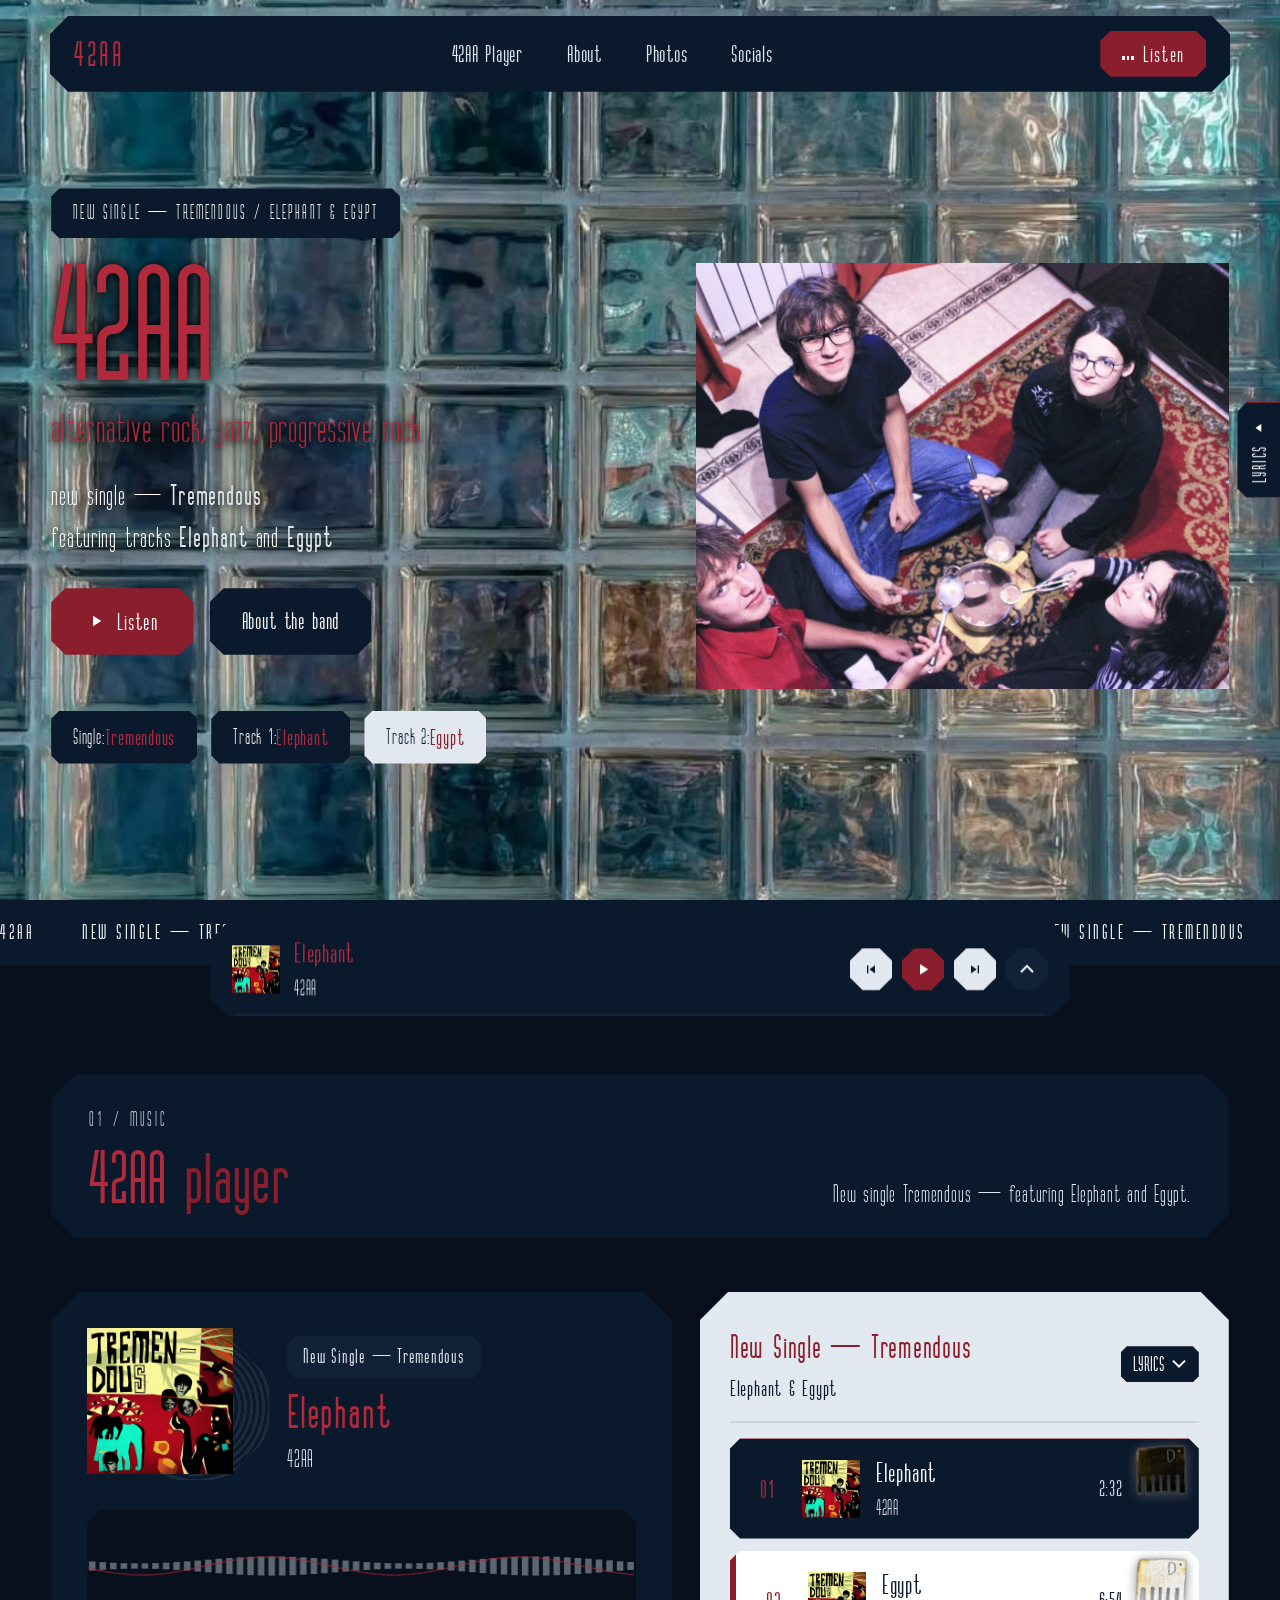
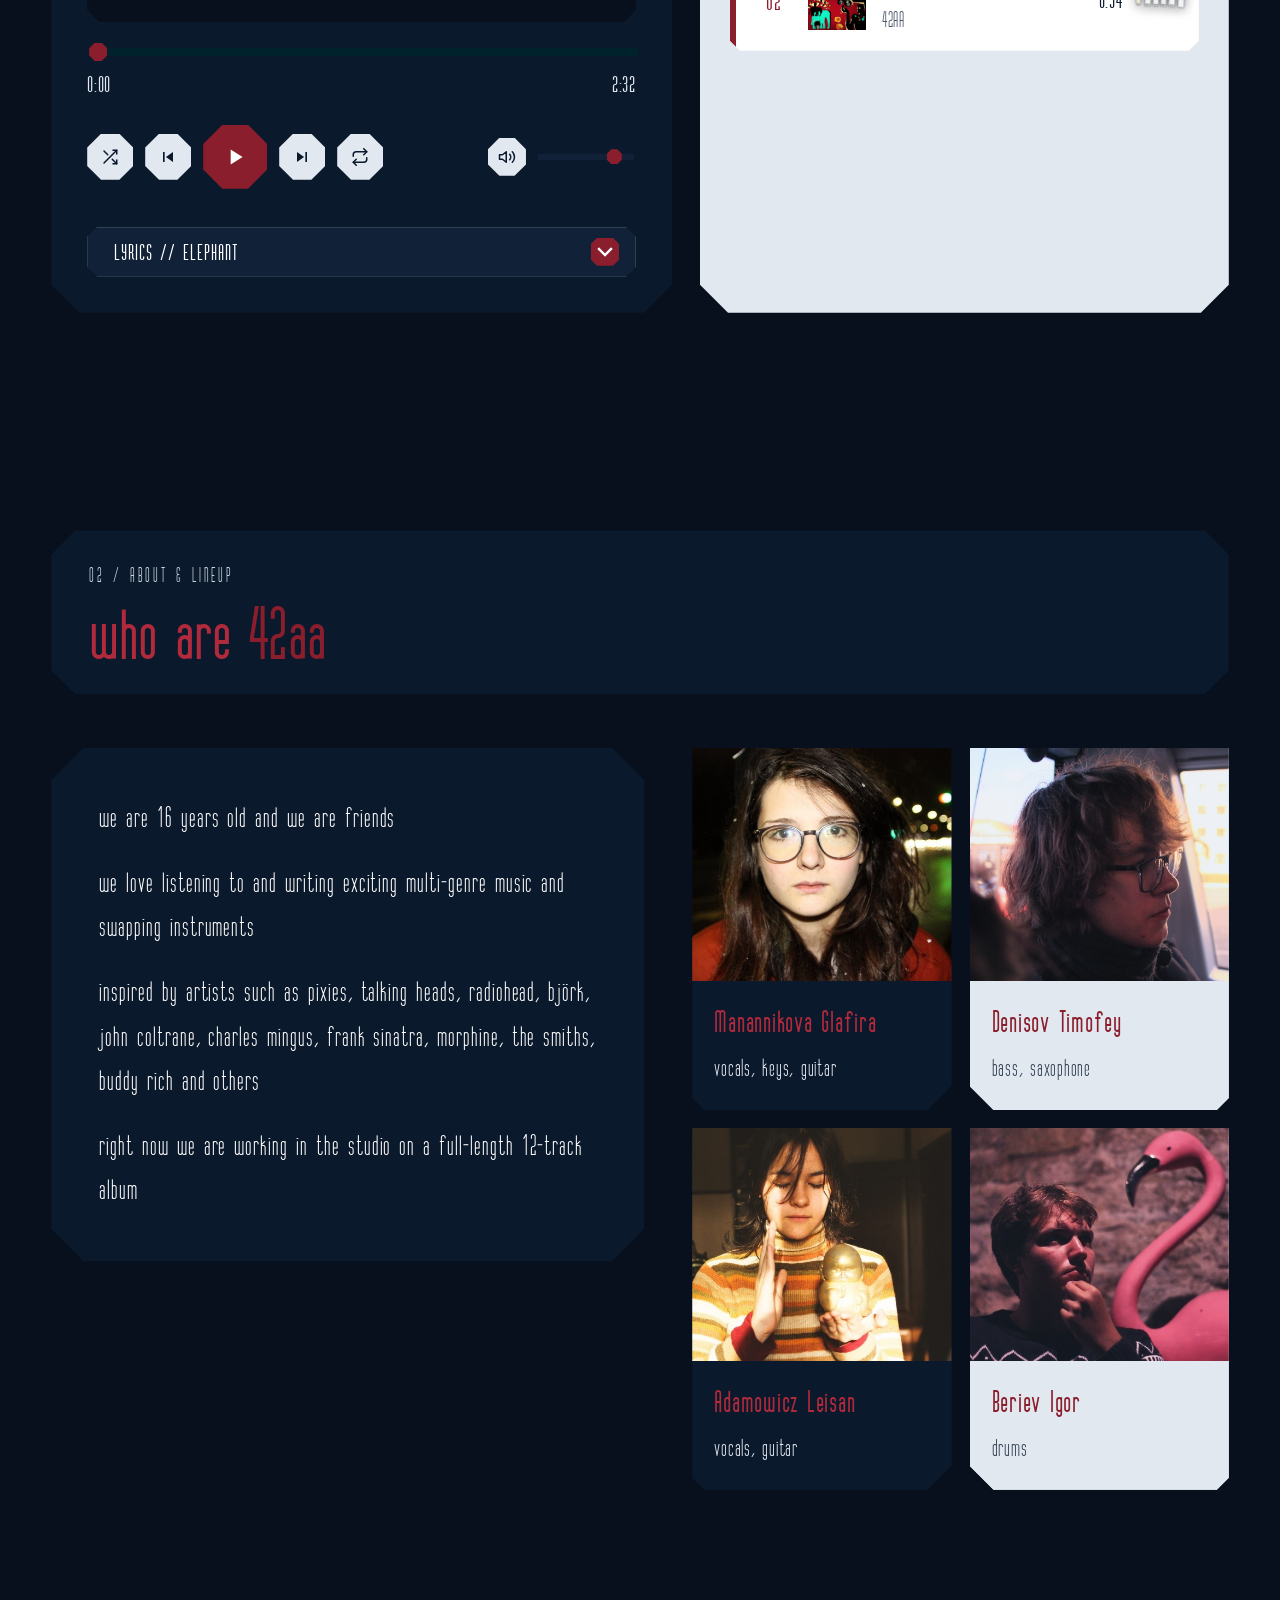
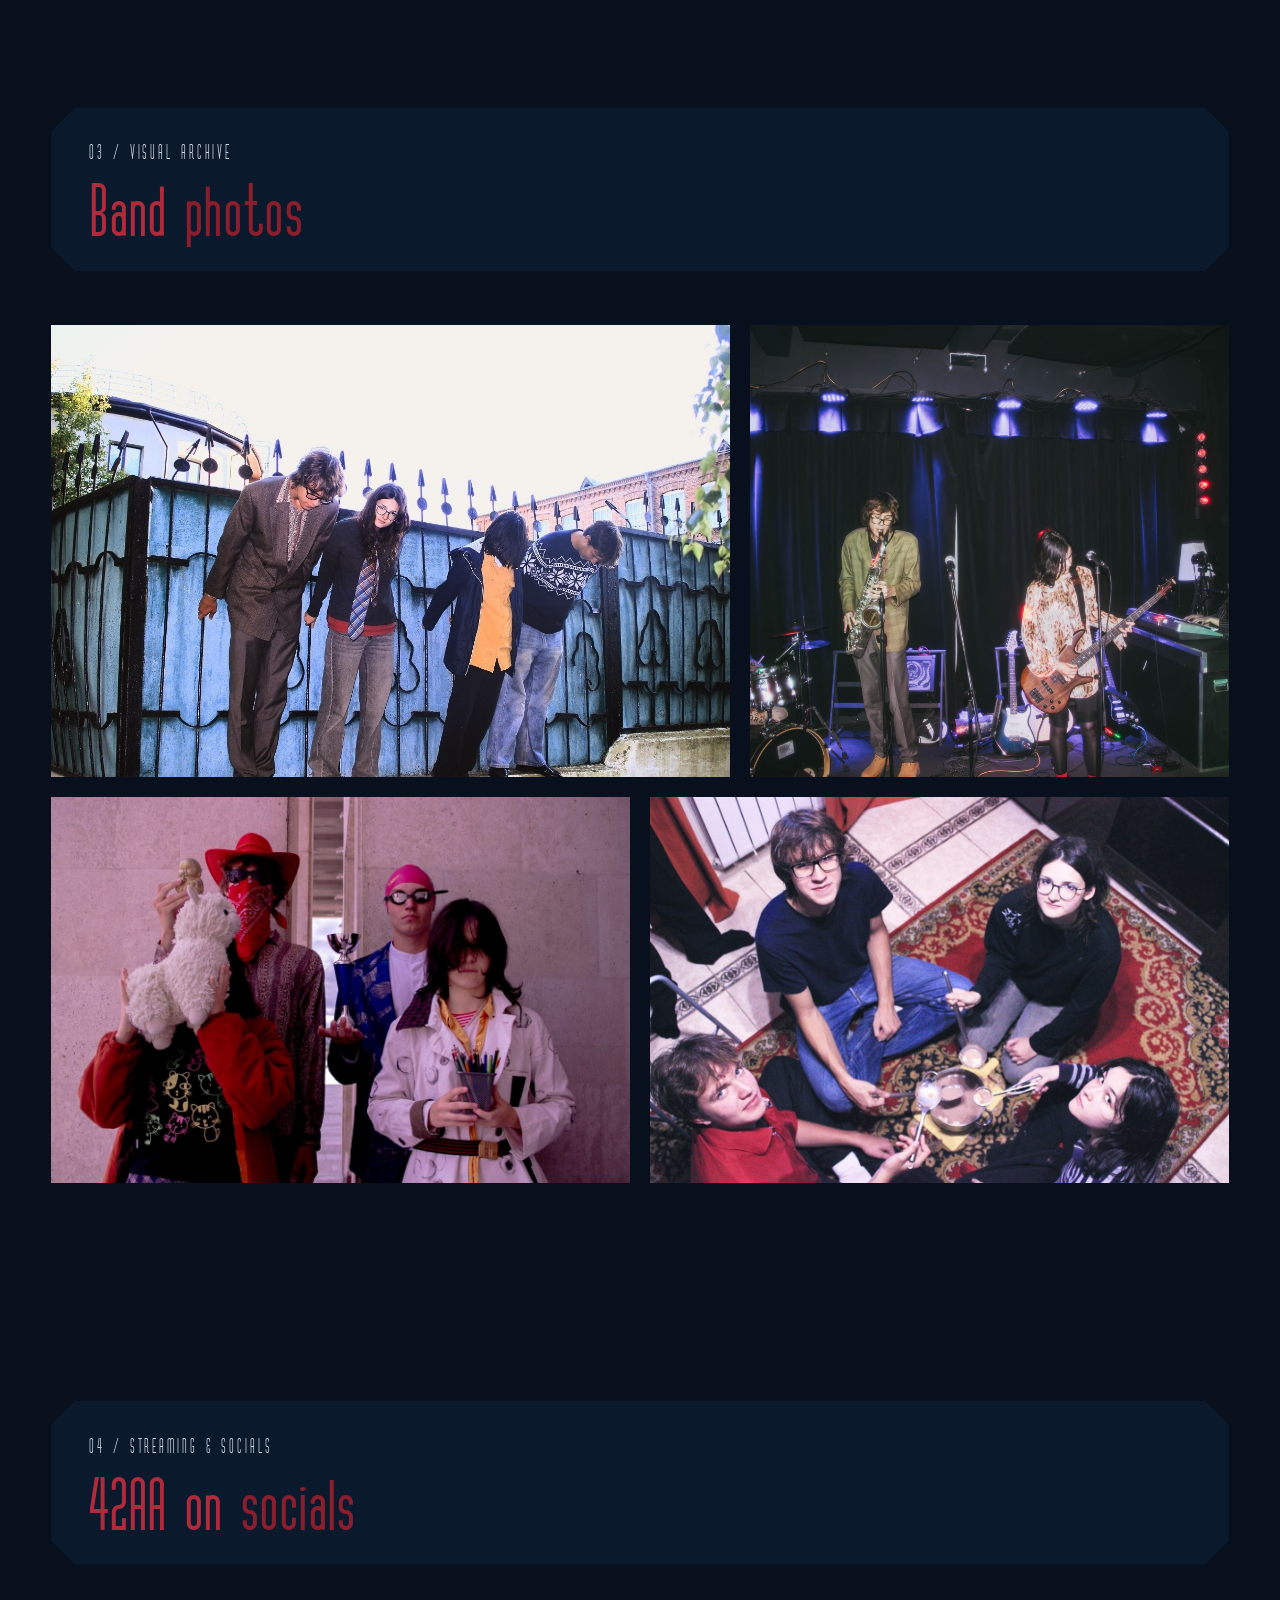
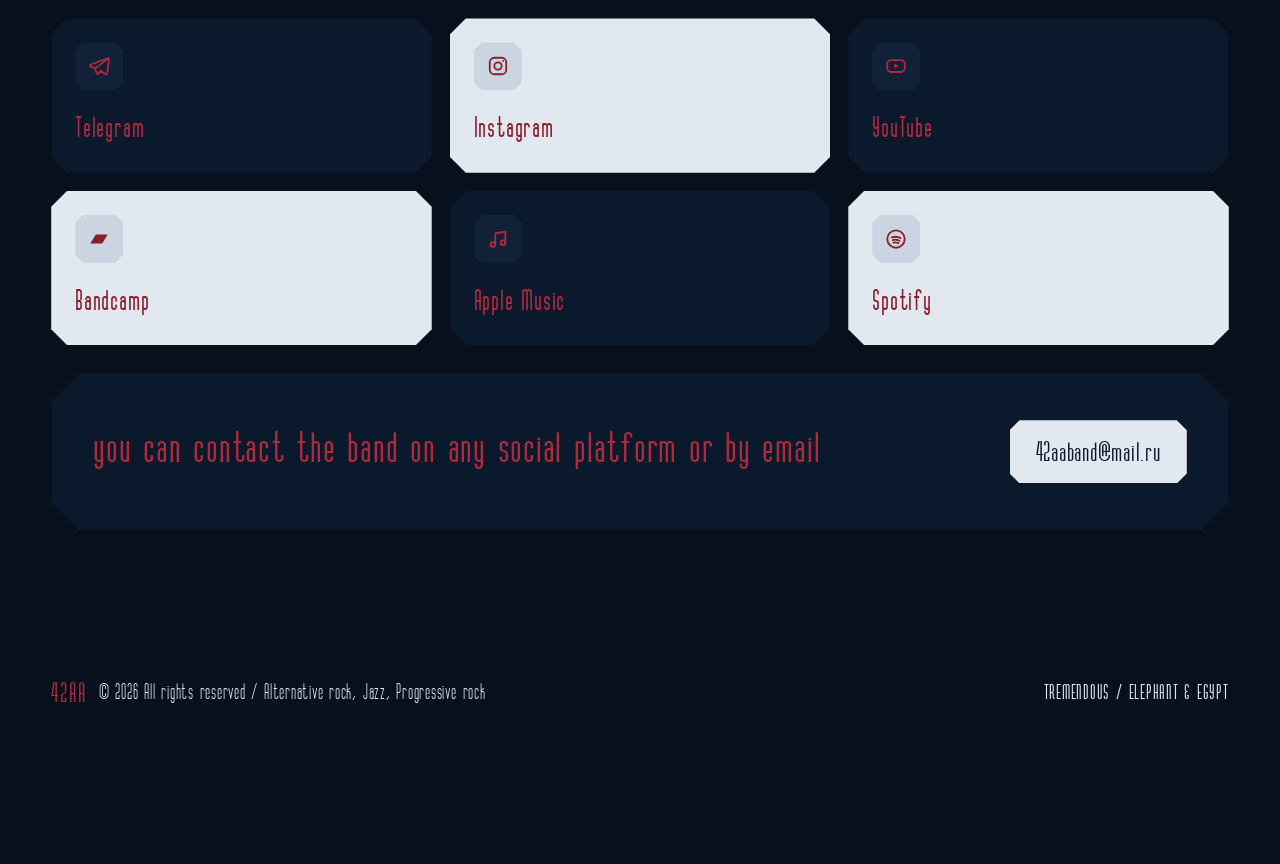
==== commit 678e8909: "Add files via upload" ====
--- a/index.html
+++ b/index.html
@@ -10,7 +10,7 @@
   <link rel="preconnect" href="https://fonts.gstatic.com" crossorigin />
   <link href="https://fonts.googleapis.com/css2?family=Bodoni+Moda:ital,opsz,wght@0,6..96,400..900;1,6..96,400..900&family=Playfair+Display:ital,wght@0,400..900;1,400..900&display=swap" rel="stylesheet" />
 
-  <link rel="stylesheet" href="css/style.css?v=15" />
+  <link rel="stylesheet" href="css/style.css?v=18" />
 </head>
 <body>
   <!-- Tapestry Background (Horizontal on Desktop, Vertical on Mobile) -->
@@ -170,7 +170,6 @@
             <!-- Live Spectrum Visualizer -->
             <div class="visualizer-box">
               <canvas id="audio-visualizer"></canvas>
-              <span class="visualizer-label">REALTIME SPECTRUM // 42AA</span>
             </div>
 
             <!-- Seek Bar -->
@@ -227,16 +226,59 @@
                 />
               </div>
             </div>
-          </div>
-
-          <!-- Active Tracklist -->
+
+            <!-- Stylized Lyrics Arrow Bar -->
+            <div class="deck-lyrics-bar">
+              <button class="deck-lyrics-btn" id="deck-lyrics-btn" type="button" aria-expanded="false" title="Song lyrics" aria-label="Toggle song lyrics">
+                <span class="lyrics-btn-left">
+                  <span class="lyrics-live-dot" aria-hidden="true"></span>
+                  <span class="lyrics-btn-label">lyrics // <span id="deck-lyrics-track-title">Elephant</span></span>
+                </span>
+                <span class="stylized-arrow-badge" aria-hidden="true">
+                  <svg class="stylized-arrow-svg" width="18" height="18" viewBox="0 0 24 24" fill="none">
+                    <path d="M4 8 L12 16 L20 8" stroke="currentColor" stroke-width="3.2" stroke-linecap="square" stroke-linejoin="miter"/>
+                  </svg>
+                </span>
+              </button>
+            </div>
+          </div>
+
+          <!-- Active Tracklist & Inline Lyrics Tab Drawer -->
           <div class="tracklist-panel">
             <div class="tracklist-head">
-              <h3 id="tracklist-heading">New Single — Tremendous</h3>
-              <span class="tracklist-count" id="tracklist-count">Elephant &amp; Egypt</span>
+              <div class="tracklist-head-title">
+                <h3 id="tracklist-heading">New Single — Tremendous</h3>
+                <span class="tracklist-count" id="tracklist-count">Elephant &amp; Egypt</span>
+              </div>
+              <button class="tracklist-lyrics-toggle-btn" id="tracklist-lyrics-toggle-btn" type="button" aria-expanded="false" title="Toggle song lyrics">
+                <span>lyrics</span>
+                <svg class="stylized-arrow-svg" width="16" height="16" viewBox="0 0 24 24" fill="none">
+                  <path d="M4 8 L12 16 L20 8" stroke="currentColor" stroke-width="3" stroke-linecap="square"/>
+                </svg>
+              </button>
             </div>
             <div class="track-items" id="track-items" role="list">
               <!-- Populated by main.js -->
+            </div>
+
+            <!-- Expandable Player Lyrics Tab Drawer -->
+            <div class="player-lyrics-drawer" id="player-lyrics-drawer" aria-hidden="true">
+              <div class="lyrics-drawer-header">
+                <div class="lyrics-tab-nav" role="tablist">
+                  <button class="lyrics-tab-btn active" id="tab-btn-elephant" data-track-id="elephant" role="tab" type="button" aria-selected="true">Elephant</button>
+                  <button class="lyrics-tab-btn" id="tab-btn-egypt" data-track-id="egypt" role="tab" type="button" aria-selected="false">Egypt</button>
+                </div>
+                <div class="lyrics-header-right">
+                  <button class="lyrics-collapse-btn" id="lyrics-collapse-btn" type="button" aria-label="Close lyrics tab" title="Hide lyrics">
+                    <svg class="collapse-arrow-svg" width="18" height="18" viewBox="0 0 24 24" fill="none">
+                      <path d="M4 16 L12 8 L20 16" stroke="currentColor" stroke-width="3" stroke-linecap="square"/>
+                    </svg>
+                  </button>
+                </div>
+              </div>
+              <div class="lyrics-drawer-scroll" id="player-lyrics-content">
+                <!-- Injected by main.js -->
+              </div>
             </div>
           </div>
         </div>
@@ -251,7 +293,7 @@
         <div class="section-header reveal">
           <div>
             <div class="eyebrow">02 / About &amp; Lineup</div>
-            <h2 class="section-title">Who is <span class="italic-art">42AA</span></h2>
+            <h2 class="section-title">who are <span class="italic-art">42aa</span></h2>
           </div>
         </div>
 
@@ -259,7 +301,7 @@
           <div class="about-story reveal">
             <p>we are 16 years old and we are friends</p>
             <p>we love listening to and writing exciting multi-genre music and swapping instruments</p>
-            <p>inspired by artists such as pixies, talking heads, radiohead, john coltrane, charles mingus, frank sinatra, morphine, the smiths, buddy rich and others</p>
+            <p>inspired by artists such as pixies, talking heads, radiohead, björk, john coltrane, charles mingus, frank sinatra, morphine, the smiths, buddy rich and others</p>
             <p>right now we are working in the studio on a full-length 12-track album</p>
           </div>
 
@@ -347,10 +389,54 @@
       <button class="mini-btn" id="mini-next" type="button" aria-label="Next track">
         <svg width="16" height="16" viewBox="0 0 24 24" fill="currentColor"><path d="M6 18l8.5-6L6 6v12zM16 6v12h2V6h-2z"/></svg>
       </button>
+      <button class="mini-btn mini-lyrics-btn" id="mini-lyrics-btn" type="button" aria-label="Toggle song lyrics" title="Song lyrics">
+        <svg class="mini-arrow-svg" width="16" height="16" viewBox="0 0 24 24" fill="none">
+          <path d="M4 15 L12 7 L20 15" stroke="currentColor" stroke-width="3" stroke-linecap="square"/>
+        </svg>
+      </button>
     </div>
     <div class="mini-progress-bar" aria-hidden="true">
       <div class="mini-progress-fill" id="mini-progress-fill"></div>
     </div>
+  </aside>
+
+  <!-- Docked Edge Tab Handle (Accessible while listening from anywhere) -->
+  <button class="docked-lyrics-tab" id="docked-lyrics-tab" type="button" aria-label="Open lyrics tab" title="Song lyrics">
+    <span class="docked-arrow" aria-hidden="true">
+      <svg width="14" height="14" viewBox="0 0 24 24" fill="currentColor">
+        <polygon points="16 5 6 12 16 19"/>
+      </svg>
+    </span>
+    <span class="docked-text">LYRICS</span>
+  </button>
+
+  <!-- Floating Slide-in Lyrics Drawer -->
+  <aside class="floating-lyrics-drawer" id="floating-lyrics-drawer" aria-hidden="true" aria-label="Song lyrics drawer">
+    <div class="floating-lyrics-panel">
+      <div class="floating-lyrics-head">
+        <div class="floating-lyrics-title-wrap">
+          <span class="floating-lyrics-eyebrow">42AA // Single Tremendous</span>
+          <h3 class="floating-lyrics-title">lyrics // <span id="floating-lyrics-track-title">Elephant</span></h3>
+        </div>
+        <div class="floating-lyrics-actions">
+          <div class="lyrics-tab-nav" role="tablist">
+            <button class="lyrics-tab-btn active" id="f-tab-btn-elephant" data-track-id="elephant" role="tab" type="button" aria-selected="true">Elephant</button>
+            <button class="lyrics-tab-btn" id="f-tab-btn-egypt" data-track-id="egypt" role="tab" type="button" aria-selected="false">Egypt</button>
+          </div>
+          <div class="lyrics-header-right">
+            <button class="floating-lyrics-close-btn" id="floating-lyrics-close-btn" type="button" aria-label="Close lyrics drawer" title="Close lyrics">
+              <svg width="20" height="20" viewBox="0 0 24 24" fill="none">
+                <path d="M8 4 L16 12 L8 20" stroke="currentColor" stroke-width="3" stroke-linecap="square"/>
+              </svg>
+            </button>
+          </div>
+        </div>
+      </div>
+      <div class="floating-lyrics-scroll" id="floating-lyrics-content">
+        <!-- Injected by main.js -->
+      </div>
+    </div>
+    <div class="floating-lyrics-backdrop" id="floating-lyrics-backdrop" aria-hidden="true"></div>
   </aside>
 
   <!-- Photo Lightbox Modal -->
@@ -370,8 +456,8 @@
   <!-- Toast Notification -->
   <div class="toast" id="toast" role="status" aria-live="polite"></div>
 
-  <script src="js/data.js?v=15"></script>
-  <script src="js/audio-engine.js?v=15"></script>
-  <script src="js/main.js?v=15"></script>
+  <script src="js/data.js?v=24"></script>
+  <script src="js/audio-engine.js?v=24"></script>
+  <script src="js/main.js?v=24"></script>
 </body>
 </html>
--- a/css/style.css
+++ b/css/style.css
@@ -840,15 +840,7 @@
 }
 
 .visualizer-label {
-  position: absolute;
-  top: 10px;
-  left: 14px;
-  font-size: 0.85rem;
-  letter-spacing: 0.14em;
-  text-transform: uppercase;
-  color: var(--c-gray-plaque);
-  pointer-events: none;
-  font-style: normal;
+  display: none !important;
 }
 
 /* Progress / Seek Bar */
@@ -1035,14 +1027,67 @@
   display: grid;
   grid-template-columns: 36px 58px minmax(0, 1fr) auto;
   align-items: center;
-  gap: 14px;
-  padding: 12px 18px;
+  gap: 16px;
+  padding: 14px 20px;
   border-radius: 0 !important;
   clip-path: polygon(10px 0, calc(100% - 10px) 0, 100% 10px, 100% calc(100% - 10px), calc(100% - 10px) 100%, 10px 100%, 0 calc(100% - 10px), 0 10px);
   border: none !important;
   cursor: pointer;
   transition: background 0.2s ease, transform 0.2s ease;
   transform: none !important;
+  position: relative;
+  overflow: visible;
+}
+
+/* Corner Easter Egg: Transparent Cutout Elephant Glued to Track Corner */
+.track-corner-slon {
+  position: absolute;
+  top: 8px;
+  right: 14px;
+  width: 48px;
+  height: auto;
+  z-index: 10;
+  pointer-events: auto;
+  cursor: pointer;
+  transition: transform 0.25s cubic-bezier(0.34, 1.56, 0.64, 1), filter 0.25s ease;
+}
+
+.track-corner-slon img {
+  width: 100%;
+  height: auto;
+  display: block;
+  clip-path: none !important;
+  border-radius: 0 !important;
+  border: none !important;
+  background: transparent !important;
+}
+
+/* Elephant Easter Egg in corner of Elephant track */
+.track-corner-slon--elephant {
+  transform: rotate(-2deg);
+  filter: drop-shadow(0 2px 6px rgba(0, 0, 0, 0.8)) drop-shadow(0 0 1px rgba(255, 255, 255, 0.65));
+}
+
+.track-row--elephant:hover .track-corner-slon--elephant {
+  transform: translateY(-3px) scale(1.18) rotate(1deg);
+  filter: drop-shadow(0 4px 12px rgba(0, 0, 0, 0.9)) drop-shadow(0 0 2px #FFFFFF);
+}
+
+/* Egypt Easter Egg in corner of Egypt track */
+.track-corner-slon--egypt {
+  transform: rotate(2deg);
+  filter: drop-shadow(0 2px 6px rgba(0, 0, 0, 0.35)) drop-shadow(0 0 1px rgba(11, 25, 44, 0.65));
+}
+
+.track-row--egypt:hover .track-corner-slon--egypt {
+  transform: translateY(-3px) scale(1.18) rotate(-1deg);
+  filter: drop-shadow(0 4px 12px rgba(0, 0, 0, 0.55)) drop-shadow(0 0 2px var(--c-navy));
+}
+
+.track-dur {
+  font-size: 1.05rem;
+  font-weight: 600;
+  margin-right: 56px; /* Space for corner easter egg */
 }
 
 /* Distinct Song Colors: Elephant (Dark Blue Plaque) */
@@ -1621,6 +1666,567 @@
 .mini-progress-fill {
   height: 100%;
   width: 0%;
+  background: var(--c-burgundy);
+}
+
+/* ==========================================================================
+   LYRICS TAB & STYLIZED ARROW EXPANDERS (Dark Blue, Burgundy, Vertigo FLF)
+   Zero yellow hues, strictly non-rounded corners (clip-path polygonal)
+   ========================================================================== */
+
+/* 1. Deck Lyrics Bar & Button (in #player-deck) */
+.deck-lyrics-bar {
+  margin-top: 14px;
+  width: 100%;
+}
+
+.deck-lyrics-btn {
+  width: 100%;
+  display: flex;
+  align-items: center;
+  justify-content: space-between;
+  padding: 10px 16px;
+  background: var(--c-navy-alt);
+  color: #FFFFFF;
+  border: 1px solid rgba(255, 255, 255, 0.14) !important;
+  border-radius: 0 !important;
+  clip-path: polygon(10px 0, calc(100% - 10px) 0, 100% 10px, 100% calc(100% - 10px), calc(100% - 10px) 100%, 10px 100%, 0 calc(100% - 10px), 0 10px);
+  cursor: pointer;
+  transition: background 0.2s ease, border-color 0.2s ease, transform 0.2s ease;
+  font-family: var(--font-vertigo);
+  text-transform: uppercase;
+}
+
+.deck-lyrics-btn:hover {
+  background: #182C48;
+  border-color: var(--c-burgundy-light) !important;
+}
+
+.deck-lyrics-btn[aria-expanded="true"] {
+  background: var(--c-burgundy);
+  border-color: var(--c-burgundy-light) !important;
+}
+
+.lyrics-btn-left {
+  display: inline-flex;
+  align-items: center;
+  gap: 10px;
+}
+
+.lyrics-pulse-dot {
+  width: 8px;
+  height: 8px;
+  background: var(--c-burgundy-light);
+  border-radius: 0 !important;
+  display: inline-block;
+  transition: background 0.2s ease;
+}
+
+body.is-playing .lyrics-pulse-dot {
+  animation: pulse-live-square 1.4s infinite ease-in-out;
+}
+
+@keyframes pulse-live-square {
+  0%, 100% { opacity: 1; transform: scale(1); }
+  50% { opacity: 0.35; transform: scale(1.3); }
+}
+
+.lyrics-btn-label {
+  font-size: 1.05rem;
+  font-weight: 700;
+  letter-spacing: 0.05em;
+  color: #FFFFFF;
+}
+
+.deck-lyrics-btn[aria-expanded="true"] .lyrics-btn-label {
+  color: #FFFFFF;
+}
+
+.deck-lyrics-btn[aria-expanded="true"] .lyrics-pulse-dot {
+  background: #FFFFFF;
+}
+
+/* Stylized Arrow Badge */
+.stylized-arrow-badge {
+  display: inline-flex;
+  align-items: center;
+  justify-content: center;
+  width: 28px;
+  height: 28px;
+  background: var(--c-burgundy);
+  color: #FFFFFF;
+  border-radius: 0 !important;
+  clip-path: polygon(6px 0, calc(100% - 6px) 0, 100% 6px, 100% calc(100% - 6px), calc(100% - 6px) 100%, 6px 100%, 0 calc(100% - 6px), 0 6px);
+  transition: transform 0.35s cubic-bezier(0.34, 1.56, 0.64, 1), background 0.2s ease;
+}
+
+.deck-lyrics-btn[aria-expanded="true"] .stylized-arrow-badge {
+  transform: rotate(180deg);
+  background: #FFFFFF;
+  color: var(--c-burgundy);
+}
+
+.stylized-arrow-svg {
+  display: block;
+}
+
+/* 2. Tracklist Lyrics Toggle Button */
+.tracklist-lyrics-toggle-btn {
+  display: inline-flex;
+  align-items: center;
+  gap: 6px;
+  padding: 6px 12px;
+  background: var(--c-navy);
+  color: #FFFFFF;
+  border: none !important;
+  border-radius: 0 !important;
+  clip-path: polygon(6px 0, calc(100% - 6px) 0, 100% 6px, 100% calc(100% - 6px), calc(100% - 6px) 100%, 6px 100%, 0 calc(100% - 6px), 0 6px);
+  cursor: pointer;
+  font-family: var(--font-vertigo);
+  font-size: 0.95rem;
+  font-weight: 700;
+  text-transform: uppercase;
+  transition: background 0.2s ease, transform 0.2s ease;
+}
+
+.tracklist-lyrics-toggle-btn:hover {
+  background: var(--c-burgundy);
+}
+
+.tracklist-lyrics-toggle-btn[aria-expanded="true"] {
+  background: var(--c-burgundy);
+}
+
+.tracklist-lyrics-toggle-btn[aria-expanded="true"] .stylized-arrow-svg {
+  transform: rotate(180deg);
+}
+
+/* 3. Expandable Inline Lyrics Drawer in .tracklist-panel */
+.player-lyrics-drawer {
+  max-height: 0;
+  opacity: 0;
+  overflow: hidden;
+  pointer-events: none;
+  background: var(--c-navy);
+  border-radius: 0 !important;
+  clip-path: polygon(14px 0, calc(100% - 14px) 0, 100% 14px, 100% calc(100% - 14px), calc(100% - 14px) 100%, 14px 100%, 0 calc(100% - 14px), 0 14px);
+  transition: max-height 0.4s cubic-bezier(0.16, 1, 0.3, 1), opacity 0.3s ease, margin-top 0.3s ease;
+  display: flex;
+  flex-direction: column;
+}
+
+.player-lyrics-drawer.open {
+  max-height: 480px;
+  opacity: 1;
+  pointer-events: auto;
+  margin-top: 14px;
+  padding: 16px 20px;
+}
+
+.lyrics-drawer-header {
+  display: flex;
+  justify-content: space-between;
+  align-items: center;
+  padding-bottom: 12px;
+  border-bottom: 1px solid rgba(255, 255, 255, 0.14) !important;
+  margin-bottom: 12px;
+}
+
+.lyrics-tab-nav {
+  display: inline-flex;
+  gap: 8px;
+}
+
+.lyrics-tab-btn {
+  background: transparent;
+  color: #94A3B8;
+  border: 1px solid rgba(255, 255, 255, 0.2) !important;
+  border-radius: 0 !important;
+  clip-path: polygon(5px 0, calc(100% - 5px) 0, 100% 5px, 100% calc(100% - 5px), calc(100% - 5px) 100%, 5px 100%, 0 calc(100% - 5px), 0 5px);
+  padding: 5px 14px;
+  font-family: var(--font-vertigo);
+  font-size: 1rem;
+  font-weight: 700;
+  text-transform: uppercase;
+  cursor: pointer;
+  transition: background 0.2s ease, color 0.2s ease, border-color 0.2s ease;
+}
+
+.lyrics-tab-btn:hover {
+  color: #FFFFFF;
+  border-color: rgba(255, 255, 255, 0.4) !important;
+}
+
+.lyrics-tab-btn.active {
+  background: var(--c-burgundy);
+  color: #FFFFFF;
+  border-color: var(--c-burgundy) !important;
+}
+
+.lyrics-collapse-btn {
+  width: 32px;
+  height: 32px;
+  display: inline-flex;
+  align-items: center;
+  justify-content: center;
+  background: rgba(255, 255, 255, 0.08);
+  color: #FFFFFF;
+  border: none !important;
+  border-radius: 0 !important;
+  clip-path: polygon(5px 0, calc(100% - 5px) 0, 100% 5px, 100% calc(100% - 5px), calc(100% - 5px) 100%, 5px 100%, 0 calc(100% - 5px), 0 5px);
+  cursor: pointer;
+  transition: background 0.2s ease, transform 0.2s ease;
+}
+
+.lyrics-collapse-btn:hover {
+  background: var(--c-burgundy);
+  transform: translateY(-2px);
+}
+
+.lyrics-header-right {
+  display: flex;
+  align-items: center;
+  gap: 10px;
+}
+
+.lyrics-live-badge {
+  display: inline-flex;
+  align-items: center;
+  gap: 6px;
+  font-family: var(--font-vertigo);
+  font-size: 0.8rem;
+  font-weight: 700;
+  letter-spacing: 0.08em;
+  color: var(--c-burgundy-light);
+  background: rgba(139, 30, 45, 0.25);
+  padding: 3px 8px;
+  border-radius: 0 !important;
+  clip-path: polygon(4px 0, calc(100% - 4px) 0, 100% 4px, 100% calc(100% - 4px), calc(100% - 4px) 100%, 4px 100%, 0 calc(100% - 4px), 0 4px);
+}
+
+.sync-pulse-dot {
+  width: 6px;
+  height: 6px;
+  background: var(--c-burgundy-light);
+  border-radius: 0 !important;
+  animation: pulse-live-square 1.2s infinite ease-in-out;
+}
+
+.lyrics-drawer-scroll {
+  position: relative;
+  flex: 1;
+  max-height: 380px;
+  overflow-y: auto;
+  padding-right: 10px;
+  scrollbar-width: thin;
+  scrollbar-color: var(--c-burgundy) var(--c-navy-alt);
+}
+
+.lyrics-drawer-scroll::-webkit-scrollbar {
+  width: 5px;
+}
+.lyrics-drawer-scroll::-webkit-scrollbar-track {
+  background: var(--c-navy-alt);
+}
+.lyrics-drawer-scroll::-webkit-scrollbar-thumb {
+  background: var(--c-burgundy);
+}
+
+/* 4. Common Typography & Interactive Sync for Song Lyrics */
+.lyrics-section-block {
+  margin-bottom: 20px;
+}
+
+.lyrics-section-badge {
+  display: inline-block;
+  font-family: var(--font-vertigo);
+  font-size: 0.9rem;
+  font-weight: 700;
+  text-transform: uppercase;
+  letter-spacing: 0.08em;
+  color: #FFFFFF;
+  background: var(--c-burgundy);
+  padding: 3px 10px;
+  margin-bottom: 8px;
+  border-radius: 0 !important;
+  clip-path: polygon(4px 0, calc(100% - 4px) 0, 100% 4px, 100% calc(100% - 4px), calc(100% - 4px) 100%, 4px 100%, 0 calc(100% - 4px), 0 4px);
+}
+
+.lyrics-lines {
+  display: flex;
+  flex-direction: column;
+  gap: 3px;
+}
+
+.lyrics-line {
+  font-family: var(--font-vertigo);
+  font-size: 1.15rem;
+  line-height: 1.6;
+  letter-spacing: 0.03em;
+  color: #FFFFFF;
+}
+
+.lyrics-line.is-syncable {
+  display: block;
+  padding: 6px 12px;
+  margin: 3px 0;
+  cursor: pointer;
+  position: relative;
+  border-left: 3px solid transparent !important;
+  border-radius: 0 !important;
+  clip-path: polygon(6px 0, calc(100% - 6px) 0, 100% 6px, 100% calc(100% - 6px), calc(100% - 6px) 100%, 6px 100%, 0 calc(100% - 6px), 0 6px);
+  transition: background 0.25s ease, color 0.25s ease, transform 0.25s cubic-bezier(0.34, 1.56, 0.64, 1), opacity 0.25s ease, border-color 0.25s ease;
+}
+
+.lyrics-line.is-syncable:hover {
+  background: rgba(139, 30, 45, 0.25);
+  color: #FFFFFF !important;
+  transform: translateX(4px);
+}
+
+.line-time-badge,
+.lyrics-live-badge,
+.visualizer-label {
+  display: none !important;
+}
+
+.lyrics-line.is-past-line {
+  color: #64748B;
+  opacity: 0.6;
+}
+
+.lyrics-line.is-past-line .line-text {
+  color: #64748B;
+}
+
+.lyrics-line.is-future-line {
+  color: #94A3B8;
+  opacity: 0.85;
+}
+
+.lyrics-line.is-future-line .line-text {
+  color: #94A3B8;
+}
+
+.lyrics-line.is-active-line {
+  color: #FFFFFF !important;
+  background: rgba(139, 30, 45, 0.45) !important;
+  border-left: 3px solid var(--c-burgundy-light) !important;
+  transform: scale(1.025) translateX(6px);
+  opacity: 1 !important;
+  z-index: 2;
+}
+
+.lyrics-line.is-active-line .line-text {
+  color: #FFFFFF !important;
+  font-size: 1.25rem !important;
+  font-weight: 800 !important;
+  text-shadow: 0 0 12px rgba(255, 255, 255, 0.45);
+}
+
+.lyrics-line.is-backing {
+  letter-spacing: 0.04em;
+}
+
+.lyrics-line.is-backing .line-text {
+  color: #CBD5E1;
+}
+
+.lyrics-line.is-active-line.is-backing .line-text {
+  color: #FFFFFF !important;
+}
+
+.lyrics-line.is-empty {
+  height: 8px;
+}
+
+/* 5. Mini Player Lyrics Button */
+.mini-lyrics-btn {
+  background: var(--c-navy-alt) !important;
+  color: #FFFFFF !important;
+}
+
+.mini-lyrics-btn:hover {
+  background: var(--c-burgundy) !important;
+  color: #FFFFFF !important;
+}
+
+.mini-lyrics-btn.active {
+  background: var(--c-burgundy) !important;
+  color: #FFFFFF !important;
+}
+
+/* 6. Docked Edge Tab Handle on Right Edge */
+.docked-lyrics-tab {
+  position: fixed;
+  right: 0;
+  top: 50%;
+  transform: translateY(-50%);
+  z-index: 9990;
+  display: flex;
+  flex-direction: column;
+  align-items: center;
+  gap: 6px;
+  padding: 14px 10px;
+  background: var(--c-navy);
+  color: #FFFFFF;
+  border: 1px solid var(--c-burgundy) !important;
+  border-right: none !important;
+  border-radius: 0 !important;
+  clip-path: polygon(10px 0, 100% 0, 100% 100%, 10px 100%, 0 calc(100% - 10px), 0 10px);
+  cursor: pointer;
+  box-shadow: -4px 0 16px rgba(0, 0, 0, 0.45) !important;
+  transition: background 0.2s ease, transform 0.25s cubic-bezier(0.34, 1.56, 0.64, 1);
+  font-family: var(--font-vertigo);
+  font-size: 0.9rem;
+  font-weight: 700;
+  letter-spacing: 0.1em;
+}
+
+.docked-lyrics-tab:hover {
+  background: var(--c-burgundy);
+  transform: translateY(-50%) translateX(-4px);
+}
+
+.docked-arrow {
+  display: block;
+  transition: transform 0.2s ease;
+}
+
+.docked-lyrics-tab:hover .docked-arrow {
+  transform: translateX(-3px);
+}
+
+.docked-text {
+  writing-mode: vertical-rl;
+  text-orientation: mixed;
+  transform: rotate(180deg);
+}
+
+/* 7. Floating Slide-in Lyrics Drawer */
+.floating-lyrics-drawer {
+  position: fixed;
+  inset: 0;
+  z-index: 9995;
+  pointer-events: none;
+  display: flex;
+  justify-content: flex-end;
+}
+
+.floating-lyrics-panel {
+  position: relative;
+  width: 480px;
+  max-width: 92vw;
+  height: 100%;
+  background: var(--c-navy);
+  color: #FFFFFF;
+  border-left: 2px solid var(--c-burgundy) !important;
+  border-radius: 0 !important;
+  clip-path: polygon(0 0, 100% 0, 100% 100%, 28px 100%, 0 calc(100% - 28px));
+  box-shadow: -12px 0 40px rgba(0, 0, 0, 0.85) !important;
+  padding: 28px 30px;
+  display: flex;
+  flex-direction: column;
+  transform: translateX(105%);
+  transition: transform 0.4s cubic-bezier(0.16, 1, 0.3, 1);
+  z-index: 2;
+}
+
+.floating-lyrics-drawer.open {
+  pointer-events: auto;
+}
+
+.floating-lyrics-drawer.open .floating-lyrics-panel {
+  transform: translateX(0);
+}
+
+.floating-lyrics-backdrop {
+  position: absolute;
+  inset: 0;
+  background: rgba(11, 25, 44, 0.7);
+  opacity: 0;
+  transition: opacity 0.35s ease;
+  z-index: 1;
+}
+
+.floating-lyrics-drawer.open .floating-lyrics-backdrop {
+  opacity: 1;
+  pointer-events: auto;
+}
+
+.floating-lyrics-head {
+  display: flex;
+  flex-direction: column;
+  gap: 12px;
+  padding-bottom: 16px;
+  border-bottom: 1px solid rgba(255, 255, 255, 0.14) !important;
+  margin-bottom: 18px;
+}
+
+.floating-lyrics-eyebrow {
+  font-family: var(--font-vertigo);
+  font-size: 0.88rem;
+  letter-spacing: 0.08em;
+  color: #94A3B8;
+  text-transform: uppercase;
+}
+
+.floating-lyrics-title {
+  font-family: var(--font-vertigo);
+  font-size: 1.8rem;
+  font-weight: 800;
+  text-transform: uppercase;
+  color: #FFFFFF;
+  margin: 0;
+}
+
+.floating-lyrics-title span {
+  color: var(--c-burgundy-light);
+}
+
+.floating-lyrics-actions {
+  display: flex;
+  align-items: center;
+  justify-content: space-between;
+  gap: 12px;
+}
+
+.floating-lyrics-close-btn {
+  width: 36px;
+  height: 36px;
+  display: inline-flex;
+  align-items: center;
+  justify-content: center;
+  background: var(--c-burgundy);
+  color: #FFFFFF;
+  border: none !important;
+  border-radius: 0 !important;
+  clip-path: polygon(6px 0, calc(100% - 6px) 0, 100% 6px, 100% calc(100% - 6px), calc(100% - 6px) 100%, 6px 100%, 0 calc(100% - 6px), 0 6px);
+  cursor: pointer;
+  transition: background 0.2s ease, transform 0.2s ease;
+}
+
+.floating-lyrics-close-btn:hover {
+  background: var(--c-burgundy-light);
+  transform: scale(1.08);
+}
+
+.floating-lyrics-scroll {
+  position: relative;
+  flex: 1;
+  overflow-y: auto;
+  padding-right: 14px;
+  scrollbar-width: thin;
+  scrollbar-color: var(--c-burgundy) var(--c-navy-alt);
+}
+
+.floating-lyrics-scroll::-webkit-scrollbar {
+  width: 6px;
+}
+.floating-lyrics-scroll::-webkit-scrollbar-track {
+  background: var(--c-navy-alt);
+}
+.floating-lyrics-scroll::-webkit-scrollbar-thumb {
   background: var(--c-burgundy);
 }
 
@@ -1796,6 +2402,23 @@
 }
 
 @media (max-width: 600px) {
+  .track-row {
+    grid-template-columns: 28px 46px minmax(0, 1fr) auto;
+    gap: 10px;
+    padding: 10px 12px;
+  }
+  .track-thumb {
+    width: 46px;
+    height: 46px;
+  }
+  .track-corner-slon {
+    width: 36px;
+    top: 6px;
+    right: 10px;
+  }
+  .track-dur {
+    margin-right: 42px;
+  }
   .members-grid,
   .socials-grid {
     grid-template-columns: 1fr;
@@ -1861,9 +2484,23 @@
 .modal-close,
 .toast,
 .lightbox-shell,
-.lightbox-img-wrap {
-  border-radius: 0 !important;
-  border: none !important;
+.lightbox-img-wrap,
+.deck-lyrics-btn,
+.stylized-arrow-badge,
+.tracklist-lyrics-toggle-btn,
+.player-lyrics-drawer,
+.lyrics-tab-btn,
+.lyrics-collapse-btn,
+.mini-lyrics-btn,
+.docked-lyrics-tab,
+.floating-lyrics-drawer,
+.floating-lyrics-panel,
+.floating-lyrics-close-btn,
+.lyrics-section-badge,
+.lyrics-live-badge,
+.line-time-badge,
+.lyrics-line {
+  border-radius: 0 !important;
   box-shadow: none !important;
 }
 
